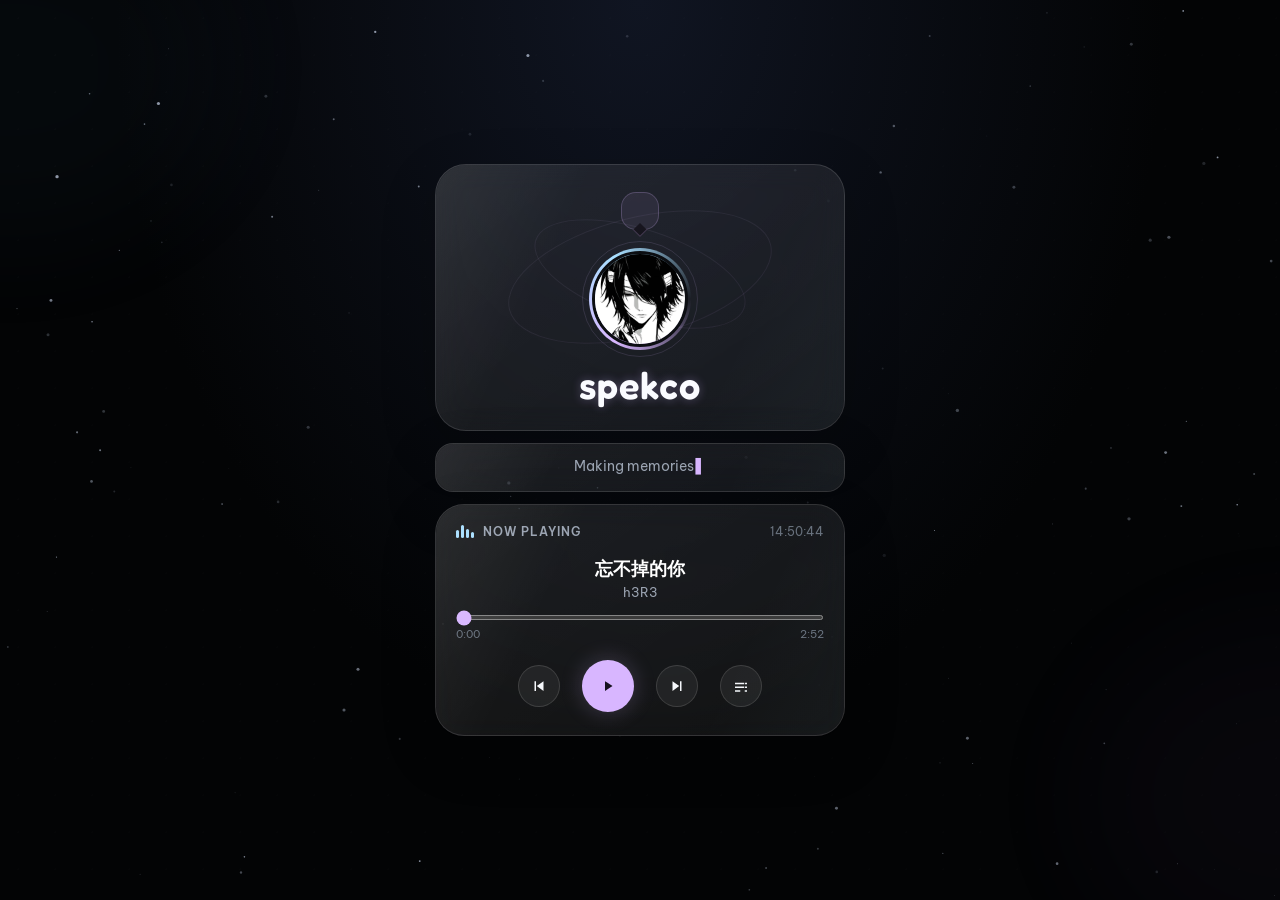
==== index.html @ b5ea254f "Rename index-2.html to index.html" ====
<!doctype html>
<html lang="vi">
<head>
  <meta charset="UTF-8">
  <meta name="viewport" content="width=device-width, initial-scale=1, viewport-fit=cover">
  <meta name="theme-color" content="#030405">
  <meta name="color-scheme" content="dark">
  <meta name="description" content="Profile cá nhân của spekco — now playing.">
  <meta property="og:type" content="profile">
  <meta property="og:title" content="spekco | Profile">
  <meta property="og:description" content="Một góc nhỏ của spekco — đang nghe nhạc và chill.">
  <meta property="og:image" content="avatar.jpg">
  <meta property="og:url" content="https://spekco.xyz/">
  <meta property="og:site_name" content="spekco.xyz">
  <title>spekco | Profile</title>
  <link rel="preconnect" href="https://fonts.googleapis.com">
  <link rel="preconnect" href="https://fonts.gstatic.com" crossorigin>
  <link rel="stylesheet" href="https://fonts.googleapis.com/css2?family=Be+Vietnam+Pro:wght@400;500;600;700&family=Fredoka:wght@400;500;600&display=swap">
  <style>
:root {
  --bg:#030405; --glass:rgba(255,255,255,.06); --glass-strong:rgba(255,255,255,.09); --border:rgba(255,255,255,.13);
  --accent:#d8b6ff; --cool:#a8dfff; --text:#f5f7fb; --muted:#9ba4b2; --dim:#68717d; --green:#91e6ac;
  --display:"Lemon Slice","Fredoka",ui-rounded,system-ui,sans-serif; --body:"Be Vietnam Pro",system-ui,-apple-system,"Segoe UI",sans-serif;
}
*,*::before,*::after{box-sizing:border-box}html{min-height:100%;background:var(--bg);color-scheme:dark;-webkit-text-size-adjust:100%}
body{position:relative;isolation:isolate;min-width:0;min-height:100vh;min-height:100dvh;display:grid;place-items:center;margin:0;padding:max(20px,env(safe-area-inset-top)) max(14px,env(safe-area-inset-right)) max(20px,env(safe-area-inset-bottom)) max(14px,env(safe-area-inset-left));overflow-x:hidden;background:radial-gradient(ellipse at 50% 0%,#101522 0%,var(--bg) 58%);color:var(--text);font-family:var(--body)}
body::before{content:"";position:fixed;inset:0;z-index:-3;pointer-events:none;opacity:.3;background-image:radial-gradient(rgba(255,255,255,.045) 1px,transparent 1px);background-size:37px 37px}#starfield{position:fixed;inset:0;z-index:-1;width:100%;height:100%;pointer-events:none}
.nebula{position:fixed;z-index:-2;width:42vw;height:35vw;max-width:430px;max-height:350px;border-radius:50%;pointer-events:none;filter:blur(64px);opacity:.18;animation:drift 18s ease-in-out infinite alternate}.nebula-one{top:-12%;left:-16%;background:rgba(77,121,166,.28)}.nebula-two{right:-18%;bottom:-8%;background:rgba(125,84,168,.24);animation-delay:-9s}@keyframes drift{to{transform:translate3d(24px,18px,0) scale(1.08)}}
button,input{color:inherit;font:inherit}button{-webkit-tap-highlight-color:transparent;cursor:pointer}:focus-visible{outline:2px solid rgba(216,182,255,.9);outline-offset:3px}.container{width:100%;max-width:410px;display:flex;flex-direction:column;gap:12px}.card{position:relative;width:100%;overflow:hidden;padding:20px;border:1px solid var(--border);border-radius:25px;background:linear-gradient(145deg,var(--glass-strong),var(--glass));box-shadow:0 18px 55px rgba(0,0,0,.2);backdrop-filter:blur(14px)}.card::before{content:"";position:absolute;inset:0;border-radius:inherit;pointer-events:none;background:linear-gradient(115deg,rgba(255,255,255,.07),transparent 30% 72%,rgba(168,223,255,.04))}
.profile-card{padding:27px 20px 24px;text-align:center;border-radius:31px}.speech-bubble{position:relative;z-index:1;display:inline-block;margin:0 0 18px;padding:8px 14px;border:1px solid rgba(216,182,255,.22);border-radius:15px;color:#e8dcf4;background:rgba(216,182,255,.08)}.speech-bubble::after{content:"";position:absolute;left:50%;bottom:-6px;width:10px;height:10px;transform:translateX(-50%) rotate(45deg);border-right:1px solid rgba(216,182,255,.22);border-bottom:1px solid rgba(216,182,255,.22);background:#17151e}.avatar-wrapper{position:relative;z-index:1;width:102px;height:102px;margin:0 auto 16px;padding:3px;border-radius:50%;background:conic-gradient(from 210deg,var(--accent),var(--cool),transparent,var(--accent));transition:transform .25s,box-shadow .25s}.avatar-wrapper::after{content:"";position:absolute;inset:-7px;z-index:-1;border:1px solid rgba(216,182,255,.13);border-radius:inherit;animation:ring 8s linear infinite}.avatar-wrapper:hover{transform:translateY(-2px);box-shadow:0 0 40px rgba(180,157,234,.4)}@keyframes ring{to{transform:rotate(360deg)}}.avatar{display:block;width:100%;height:100%;border:3px solid #0c0e12;border-radius:50%;object-fit:cover}.avatar-initial{display:none;align-items:center;justify-content:center;width:100%;height:100%;border:3px solid #0c0e12;border-radius:50%;background:#15121d;color:var(--accent);font-size:38px;font-weight:600}.avatar-wrapper.no-image .avatar{display:none}.avatar-wrapper.no-image .avatar-initial{display:flex}.username{position:relative;z-index:1;margin:0;color:#fafbff;font:600 clamp(32px,9vw,38px)/1.05 var(--display);letter-spacing:.025em;text-shadow:0 0 10px rgba(216,182,255,.3)}.orbit{position:absolute;border:1px solid rgba(216,182,255,.07);border-radius:50%;pointer-events:none}.orbit-one{width:270px;height:120px;top:52px;left:50%;transform:translateX(-50%) rotate(-14deg)}.orbit-two{width:220px;height:90px;top:64px;left:50%;transform:translateX(-50%) rotate(18deg)}
.status-card{padding:13px 18px;border-radius:18px;color:var(--muted);text-align:center;font-size:14px}.status-card p{min-height:1.5em;margin:0}.status-card p::after{content:"▌";margin-left:2px;color:var(--accent);animation:blink 1s steps(1) infinite}@keyframes blink{50%{opacity:0}}.music-card{padding:19px 20px 23px;border-radius:29px}.music-head{display:flex;align-items:center;justify-content:space-between;gap:12px;margin-bottom:18px}.music-label{display:flex;align-items:center;gap:9px;color:var(--muted);font-size:12px;font-weight:600;letter-spacing:.08em;text-transform:uppercase}.eq{display:flex;align-items:end;gap:2px;height:14px}.eq i{display:block;width:3px;height:8px;border-radius:3px;background:var(--cool);animation:eq 1s ease-in-out infinite alternate}.eq i:nth-child(2){height:13px;animation-delay:-.35s}.eq i:nth-child(3){height:9px;animation-delay:-.65s}.eq i:nth-child(4){height:6px;animation-delay:-.15s}@keyframes eq{to{transform:scaleY(.4)}}.clock{color:var(--dim);font-size:12px;font-variant-numeric:tabular-nums}.track{min-width:0;margin-bottom:14px;text-align:center}.song-title{overflow:hidden;color:#fff;font-size:18px;font-weight:600;line-height:1.35;text-overflow:ellipsis;white-space:nowrap}.song-artist{min-height:1.35em;margin-top:3px;color:var(--muted);font-size:13px}.music-card.has-error .song-title,.music-card.is-error .song-title{color:#ffb7c4}.progress-container{margin-top:8px}.progress-container input{display:block;width:100%;height:5px;margin:0;accent-color:var(--accent);cursor:pointer}.time-row{display:flex;justify-content:space-between;margin-top:7px;color:var(--dim);font-size:11px;font-variant-numeric:tabular-nums}.controls{display:flex;align-items:center;justify-content:center;gap:22px;margin-top:19px}.music-button{display:grid;place-items:center;width:42px;height:42px;padding:0;border:1px solid var(--border);border-radius:50%;background:rgba(255,255,255,.06);transition:transform .2s,background .2s,box-shadow .2s}.music-button:hover{transform:translateY(-2px);background:rgba(216,182,255,.14);box-shadow:0 8px 20px rgba(0,0,0,.2)}.music-button svg{width:18px;height:18px;fill:currentColor}.play-button{width:52px;height:52px;border-color:rgba(216,182,255,.45);color:#17121f;background:var(--accent);box-shadow:0 0 22px rgba(216,182,255,.22)}.play-button .icon-pause{display:none}.play-button.playing .icon-play{display:none}.play-button.playing .icon-pause{display:block}.toast{position:fixed;left:50%;bottom:max(22px,env(safe-area-inset-bottom));z-index:5;max-width:calc(100vw - 28px);padding:11px 16px;border:1px solid var(--border);border-radius:999px;color:var(--text);background:#15171e;opacity:0;transform:translate(-50%,12px);pointer-events:none;transition:opacity .2s,transform .2s}.toast.is-visible,.toast.show{opacity:1;transform:translate(-50%,0)}@media(max-width:430px){.container{max-width:100%}}@media(max-width:360px){.controls{gap:12px}}@media(prefers-reduced-motion:reduce){*,*::before,*::after{animation:none!important;transition:none!important}}

/* ===== Playlist ===== */
[hidden]{display:none!important}
.music-button.is-active{border-color:rgba(216,182,255,.5);color:var(--accent);background:rgba(216,182,255,.16)}
.playlist-panel{display:grid;grid-template-rows:0fr;margin-top:0;opacity:0;visibility:hidden;transition:grid-template-rows .4s cubic-bezier(.22,1,.36,1),margin-top .4s cubic-bezier(.22,1,.36,1),opacity .28s ease,visibility 0s linear .4s}
.playlist-panel.is-open{grid-template-rows:1fr;margin-top:18px;opacity:1;visibility:visible;transition-delay:0s}
.playlist-clip{min-height:0;overflow:hidden}
.playlist-box{overflow:hidden;border:1px solid rgba(255,255,255,.1);border-radius:20px;background:linear-gradient(160deg,rgba(255,255,255,.06),rgba(255,255,255,.02))}
.playlist-note{margin:0;padding:12px 16px 0;color:#ffb7c4;font-size:11.5px;line-height:1.4}
.playlist-list{position:relative;margin:0;padding:12px 8px 12px;list-style:none;max-height:288px;max-height:min(288px,46dvh);overflow-y:auto;overscroll-behavior:contain;scrollbar-width:thin;scrollbar-color:rgba(216,182,255,.35) transparent;-webkit-mask-image:linear-gradient(transparent,#000 8px,#000 calc(100% - 14px),transparent);mask-image:linear-gradient(transparent,#000 8px,#000 calc(100% - 14px),transparent)}
.playlist-list::-webkit-scrollbar{width:6px}.playlist-list::-webkit-scrollbar-track{background:transparent}.playlist-list::-webkit-scrollbar-thumb{border-radius:6px;background:rgba(216,182,255,.3)}
.pl-item{display:flex;align-items:center;gap:12px;width:100%;min-height:52px;padding:8px 10px;border:0;border-radius:14px;background:transparent;color:var(--text);text-align:left;transition:background .2s,transform .15s}
.pl-item:hover{background:rgba(255,255,255,.06)}
.pl-item:active{transform:scale(.985)}
.pl-item:focus-visible{outline-offset:-2px}
.pl-badge{flex:none;display:grid;place-items:center;width:32px;height:32px;border-radius:10px;background:rgba(255,255,255,.06);color:var(--dim);font-size:12px;font-weight:600;font-variant-numeric:tabular-nums}
.pl-bars{display:none;align-items:flex-end;gap:2px;height:14px}
.pl-bars i{display:block;width:3px;height:9px;border-radius:3px;background:var(--accent);transform-origin:bottom}
.pl-bars i:nth-child(2){height:14px}.pl-bars i:nth-child(3){height:6px}
.music-card.is-playing .pl-item.is-current .pl-bars i{animation:eq .9s ease-in-out infinite alternate}
.music-card.is-playing .pl-item.is-current .pl-bars i:nth-child(2){animation-delay:-.4s}
.music-card.is-playing .pl-item.is-current .pl-bars i:nth-child(3){animation-delay:-.7s}
.pl-meta{flex:1;min-width:0;display:flex;flex-direction:column;gap:2px}
.pl-title{overflow:hidden;font-size:14px;font-weight:500;line-height:1.45;text-overflow:ellipsis;white-space:nowrap}
.pl-artist{overflow:hidden;color:var(--muted);font-size:12px;line-height:1.4;text-overflow:ellipsis;white-space:nowrap}
.pl-item.is-current{background:linear-gradient(90deg,rgba(216,182,255,.17),rgba(216,182,255,.05));box-shadow:inset 3px 0 0 var(--accent)}
.pl-item.is-current .pl-badge{background:rgba(216,182,255,.16)}
.pl-item.is-current .pl-num{display:none}
.pl-item.is-current .pl-bars{display:flex}
.pl-item.is-current .pl-title{color:#fff;font-weight:600}
.pl-item.is-failed{opacity:.55}
.pl-item.is-failed .pl-badge{background:rgba(255,183,196,.14);color:#ffb7c4}
.pl-empty{padding:22px 12px;color:var(--dim);font-size:13px;text-align:center}

/* ===== Animation bật nảy khi vào trang ===== */
@keyframes card-in{0%{opacity:0;transform:translate3d(0,46px,0) scale(.94)}55%{opacity:1;transform:translate3d(0,-8px,0) scale(1.012)}78%{transform:translate3d(0,3px,0) scale(.998)}100%{opacity:1;transform:translate3d(0,0,0) scale(1)}}
@keyframes avatar-pop{0%{opacity:0;transform:scale(.55)}60%{opacity:1;transform:scale(1.08)}100%{opacity:1;transform:scale(1)}}
.container>.card{animation:card-in .85s cubic-bezier(.22,1,.36,1) backwards}
.container>.card:nth-child(2){animation-delay:.12s}
.container>.card:nth-child(3){animation-delay:.24s}
.avatar-wrapper{animation:avatar-pop .7s cubic-bezier(.34,1.56,.64,1) .3s backwards}
  </style>
</head>
<body>
  <canvas id="starfield" aria-hidden="true"></canvas>
  <div class="nebula nebula-one" aria-hidden="true"></div>
  <div class="nebula nebula-two" aria-hidden="true"></div>
  <main class="container">
    <section class="card profile-card">
      <span class="orbit orbit-one" aria-hidden="true"></span>
      <span class="orbit orbit-two" aria-hidden="true"></span>
      <p class="speech-bubble" id="status-emoji" aria-hidden="true"></p>
      <div class="avatar-wrapper">
        <img src="avatar.jpg" alt="" class="avatar" width="96" height="96" decoding="async">
        <span class="avatar-initial" aria-hidden="true"></span>
      </div>
      <h1 class="username" id="profile-name"></h1>
    </section>
    <section class="card status-card"><p id="quote" aria-label="Quote"></p></section>
    <section class="card music-card" aria-label="Music player">
      <div class="music-head">
        <div class="music-label"><span class="eq" aria-hidden="true"><i></i><i></i><i></i><i></i></span><span id="music-label">now playing</span></div>
        <span class="clock" id="clock">--:--:--</span>
      </div>
      <div class="track"><div class="song-title" id="song-name">Loading music…</div><div class="song-artist" id="song-artist"></div></div>
      <div class="progress-container">
        <input id="progress" type="range" min="0" max="100" value="0" step="any" aria-label="Seek" disabled>
        <div class="time-row"><span id="current-time">0:00</span><span id="duration">0:00</span></div>
      </div>
      <div class="controls">
        <button class="music-button" id="prev-button" type="button" aria-label="Previous track"><svg viewBox="0 0 24 24" aria-hidden="true"><path d="M6 5.5h2v13H6zM18 5.5 9 12l9 6.5z"></path></svg></button>
        <button class="music-button play-button" id="play-button" type="button" aria-label="Play"><svg class="icon-play" viewBox="0 0 24 24" aria-hidden="true"><path d="M8 5.5v13l10-6.5z"></path></svg><svg class="icon-pause" viewBox="0 0 24 24" aria-hidden="true"><path d="M7 5h3v14H7zM14 5h3v14h-3z"></path></svg></button>
        <button class="music-button" id="next-button" type="button" aria-label="Next track"><svg viewBox="0 0 24 24" aria-hidden="true"><path d="M16 5.5h2v13h-2zM6 5.5 15 12l-9 6.5z"></path></svg></button>
        <button class="music-button" id="playlist-button" type="button" aria-label="Mở danh sách nhạc" aria-expanded="false" aria-controls="playlist-panel">
          <svg viewBox="0 0 24 24" aria-hidden="true"><path d="M4 7.5h12v2H4zm0 5h12v2H4zm0 5h7v2H4zm13 0h3v2h-3zm0-10h3v2h-3zm0 5h3v2h-3z"></path></svg>
        </button>
      </div>
      <div class="playlist-panel" id="playlist-panel" aria-hidden="true">
        <div class="playlist-clip">
          <div class="playlist-box">
            <p class="playlist-note" id="playlist-note" hidden></p>
            <ul class="playlist-list" id="playlist-list" aria-label="Danh sách nhạc"></ul>
          </div>
        </div>
      </div>
      <audio id="audio-player" preload="metadata"></audio>
    </section>
  </main>
  <div id="toast" class="toast" role="status" aria-live="polite"></div>
  <script>
// ==============================
// PROFILE CONFIGURATION
// Edit profile values here. The music library lives in music.js only.
// ==============================
const PROFILE_CONFIG = {
  username: "spekco",
  statusIcon: "🫩", 
  bio: "Making memories",
  avatar: "avatar.jpg",
  titleSuffix: "Profile",
  musicLabel: "now playing",
  timezone: "Asia/Shanghai",
  stars: { desktop: 190, mobile: 90, shootingInterval: 6500 }
};

window.PROFILE_CONFIG = PROFILE_CONFIG;

(() => {
  "use strict";

  const $ = (id) => document.getElementById(id);
  const reducedMotion = window.matchMedia?.("(prefers-reduced-motion: reduce)").matches;

  function applyProfile() {
    const profile = PROFILE_CONFIG;
    const avatar = document.querySelector(".avatar");
    const wrapper = document.querySelector(".avatar-wrapper");

    $("profile-name")?.replaceChildren(document.createTextNode(profile.username));
    $("status-emoji")?.replaceChildren(document.createTextNode(profile.statusIcon));
    $("music-label")?.replaceChildren(document.createTextNode(profile.musicLabel));
    document.title = `${profile.username} | ${profile.titleSuffix}`;

    if (avatar) {
      avatar.src = profile.avatar;
      avatar.alt = `${profile.username}'s avatar`;
      avatar.addEventListener("error", () => wrapper?.classList.add("no-image"), { once: true });
    }
    const initial = document.querySelector(".avatar-initial");
    if (initial) initial.textContent = profile.username.charAt(0).toLowerCase();

    document.querySelector('meta[name="description"]')?.setAttribute("content", `Profile của ${profile.username} — now playing.`);
    document.querySelector('meta[property="og:title"]')?.setAttribute("content", `${profile.username} | ${profile.titleSuffix}`);
  }

  function startTyping() {
    const quote = $("quote");
    const text = PROFILE_CONFIG.bio || "";
    if (!quote || !text || reducedMotion) {
      if (quote) quote.textContent = text;
      return;
    }
    let index = 0;
    const type = () => {
      quote.textContent = text.slice(0, index++);
      if (index <= text.length) window.setTimeout(type, 75);
    };
    window.setTimeout(type, 250);
  }

  function initClock() {
    const clock = $("clock");
    if (!clock) return;
    let formatter;
    try {
      formatter = new Intl.DateTimeFormat("vi-VN", { timeZone: PROFILE_CONFIG.timezone, hour: "2-digit", minute: "2-digit", second: "2-digit", hour12: false });
    } catch {
      formatter = new Intl.DateTimeFormat("vi-VN", { hour: "2-digit", minute: "2-digit", second: "2-digit", hour12: false });
    }
    const update = () => { clock.textContent = formatter.format(new Date()); };
    update();
    window.setInterval(update, 1000);
  }

  function initStars() {
    const canvas = $("starfield");
    const context = canvas?.getContext("2d", { alpha: true });
    if (!canvas || !context || reducedMotion) return;
    const mobile = window.matchMedia?.("(max-width: 600px)").matches;
    const lowPower = (navigator.hardwareConcurrency || 8) <= 4;
    const count = Math.round((mobile ? PROFILE_CONFIG.stars.mobile : PROFILE_CONFIG.stars.desktop) * (lowPower ? 0.65 : 1));
    let width = 0; let height = 0; let ratio = 1; let particles = []; let shooting = null; let lastShot = 0; let running = !document.hidden; let frameId = 0;

    function resize() {
      ratio = Math.min(window.devicePixelRatio || 1, 1.75);
      width = window.innerWidth; height = window.innerHeight;
      canvas.width = width * ratio; canvas.height = height * ratio;
      canvas.style.width = `${width}px`; canvas.style.height = `${height}px`;
      context.setTransform(ratio, 0, 0, ratio, 0, 0);
      particles = Array.from({ length: count }, () => ({ x: Math.random() * width, y: Math.random() * height, size: Math.random() * 1.45 + 0.25, alpha: Math.random() * 0.55 + 0.12, speed: Math.random() * 0.0008 + 0.00015, phase: Math.random() * 7, twinkle: Math.random() > 0.55 }));
    }
    function frame(time) {
      if (!running) return;
      context.clearRect(0, 0, width, height);
      for (const particle of particles) {
        if (!lowPower) {
          particle.y -= particle.speed * 16;
          if (particle.y < -3) particle.y = height + 3;
        }
        const alpha = particle.twinkle ? particle.alpha * (0.65 + Math.sin(time * particle.speed + particle.phase) * 0.35) : particle.alpha;
        context.fillStyle = `rgba(220,232,255,${Math.max(0.035, alpha)})`;
        context.beginPath(); context.arc(particle.x, particle.y, particle.size, 0, Math.PI * 2); context.fill();
      }
      if (!lowPower && time - lastShot > PROFILE_CONFIG.stars.shootingInterval && !shooting && Math.random() > 0.35) {
        lastShot = time; shooting = { x: Math.random() * width * 0.75, y: Math.random() * height * 0.35, progress: 0 };
      }
      if (shooting) {
        shooting.progress += 0.018;
        const x = shooting.x + shooting.progress * 380; const y = shooting.y + shooting.progress * 210;
        const gradient = context.createLinearGradient(x, y, x - 70, y - 38);
        gradient.addColorStop(0, "rgba(220,232,255,.7)"); gradient.addColorStop(1, "rgba(220,232,255,0)");
        context.strokeStyle = gradient; context.lineWidth = 1.5; context.beginPath(); context.moveTo(x, y); context.lineTo(x - 70, y - 38); context.stroke();
        if (shooting.progress > 1) shooting = null;
      }
      frameId = requestAnimationFrame(frame);
    }
    function setRunning(value) {
      running = value;
      if (running && !frameId) frameId = requestAnimationFrame(frame);
      if (!running && frameId) { cancelAnimationFrame(frameId); frameId = 0; }
    }
    window.addEventListener("resize", resize, { passive: true });
    document.addEventListener("visibilitychange", () => setRunning(!document.hidden));
    resize(); setRunning(true);
  }

  function init() { applyProfile(); startTyping(); initClock(); initStars(); document.documentElement.style.colorScheme = "dark"; }
  try { init(); } catch (error) { console.error("Profile initialization failed", error); }
})();
  </script>
  <script>
// One source of truth for the playlist. Add or remove tracks here only.
const MUSIC_LIBRARY = [
  "h3R3 - 忘不掉的你.flac",
  "水仙LONE - 我走以后 (鼓点版).m4a",
  "夏日尽头的我们 x 月光呀月光.mp3",
  "Jess Lee - 甲乙丙丁Strangers.flac",
  "Ta - 没有你我该怎么办.flac",
  "Renran - 无人之岛.m4a",
  "鄒沛沛 & Pank 沉溺(你让我的心不再结冰) - Single (2023) . 沉溺(你让我的心不再结冰).m4a",
  {
    src: "https://pub-a6f896b739e543b7a5a3f838dd05edf9.r2.dev/h3R3%20-%20%E4%BA%B2%E7%88%B1%E7%9A%84.flac",
    // Overridden manually: filename's raw " - Single (2023)" segment doesn't split cleanly into artist/title.
    title: "亲爱的",
    artist: "h3R3"
  },
  "https://pub-a6f896b739e543b7a5a3f838dd05edf9.r2.dev/%E6%88%91%E7%9A%84%E6%AD%8C%E5%A3%B0%E9%87%8C%20(DJ%E7%87%83%E6%9B%B2)%EF%BD%9C%E2%80%9C%E4%BD%A0%E5%AD%98%E5%9C%A8%E6%88%91%E6%B7%B1%E6%B7%B1%E7%9A%84%E8%84%91%E6%B5%B7%E9%87%8C%E2%80%9D.mp3",
  "https://pub-a6f896b739e543b7a5a3f838dd05edf9.r2.dev/LBI%20-%20%E5%8F%AF%E6%88%91%E5%8F%AA%E6%98%AF%E6%B5%B7.flac",
  "https://pub-a6f896b739e543b7a5a3f838dd05edf9.r2.dev/Linfeng%20Zhou%20-%20%E5%BF%98%E4%BA%86.opus",
  "https://pub-a6f896b739e543b7a5a3f838dd05edf9.r2.dev/Chen%20Li%20-%20%E7%BB%9D%E5%AF%B9%E5%8D%A0%E6%9C%89%E7%9B%B8%E5%AF%B9%E8%87%AA%E7%94%B1.flac",
  "https://pub-a6f896b739e543b7a5a3f838dd05edf9.r2.dev/%E9%99%88%E6%9D%91%E9%95%BF%20-%20%E7%88%B1%E6%80%8E%E4%B9%88%E4%BA%86.flac",
  "https://pub-a6f896b739e543b7a5a3f838dd05edf9.r2.dev/1K%20-%20%E5%B0%B1%E5%BF%98%E4%BA%86%E5%90%A7.flac",
  "https://pub-a6f896b739e543b7a5a3f838dd05edf9.r2.dev/h3R3%20-%20Liar.flac",
  "https://pub-a6f896b739e543b7a5a3f838dd05edf9.r2.dev/%E6%AD%90%E9%99%BD%E8%80%80%E7%91%A9%20-%20%E6%88%92%E4%B8%8D%E6%8E%89%20(%E5%8E%9F%E5%A3%B0%E7%89%88).m4a",
  "https://pub-a6f896b739e543b7a5a3f838dd05edf9.r2.dev/en%20-%20%E6%9C%80%E5%90%8E%E4%B8%80%E9%A1%B5.flac",
  "https://pub-a6f896b739e543b7a5a3f838dd05edf9.r2.dev/17.%20Die%20For%20You.flac"
];

// Cấu hình phần R2 (tuỳ chọn). Trình duyệt KHÔNG tự liệt kê được file trong bucket R2,
// nên muốn bài mới up lên R2 tự hiện trong playlist thì cần 1 "chỉ mục" JSON:
//   - r2IndexUrl: link tới file JSON (vd. songs.json nằm trong bucket, hoặc 1 Cloudflare Worker trả JSON).
//     JSON là mảng tên file ["a.mp3", ...] hoặc {"files": [...]}; mỗi phần tử là tên file/URL hoặc {src|url|key, title, artist}.
//   - Để trống "" = chỉ dùng danh sách MUSIC_LIBRARY ở trên (đã gồm các link R2 khai báo trong code).
const MUSIC_SETTINGS = {
  r2Base: "https://pub-a6f896b739e543b7a5a3f838dd05edf9.r2.dev/",
  r2IndexUrl: "",
  r2CacheMs: 5 * 60 * 1000,
  audioExt: /\.(mp3|m4a|aac|ogg|opus|wav|flac|webm)$/i
};

const parseTrackMetadata = (source) => {
  if (!source || typeof source !== "string") return { title: "", artist: "" };

  let filename = source;

  // If source is a full URL (e.g. an R2/CDN link), keep only the last path
  // segment — the actual file name — and drop the domain/query entirely.
  try {
    const parsedUrl = new URL(source, document.baseURI);
    const segments = parsedUrl.pathname.split("/").filter(Boolean);
    if (segments.length) filename = segments[segments.length - 1];
  } catch {
    // Not a resolvable URL — treat source as a plain filename, unchanged.
  }

  // Decode URL-encoded characters (%20, %26, percent-encoded CJK bytes, etc.)
  // back into normal readable text.
  try {
    filename = decodeURIComponent(filename);
  } catch {
    // Malformed encoding — fall back to whatever we have.
  }

  filename = filename.replace(/\.[^.]+$/, "");
  const separator = filename.indexOf(" - ");
  if (separator === -1) return { title: filename, artist: "" };
  return { artist: filename.slice(0, separator), title: filename.slice(separator + 3) };
};

// Normalize every playlist item into { src, title, artist }.
const normalizeTrack = (track) => {
  const normalizedTrack = typeof track === "string" ? { src: track } : track;
  const parsed = parseTrackMetadata(normalizedTrack?.src);

  if (!normalizedTrack.title) normalizedTrack.title = parsed.title;
  if (!normalizedTrack.artist) normalizedTrack.artist = parsed.artist;

  return normalizedTrack;
};

MUSIC_LIBRARY.forEach((track, index) => {
  MUSIC_LIBRARY[index] = normalizeTrack(track);
});

(() => {
  "use strict";

  const audio = document.getElementById("audio-player");
  const $ = (id) => document.getElementById(id);
  const ui = {
    card: document.querySelector(".music-card"), title: $("song-name"), artist: $("song-artist"), progress: $("progress"),
    current: $("current-time"), duration: $("duration"), play: $("play-button"), previous: $("prev-button"), next: $("next-button"), toast: $("toast")
  };
  if (!audio || !ui.title || !ui.artist || !ui.progress || !ui.duration || !ui.play) return;

  const state = { index: 0, playingRequested: false, tried: new Set(), toastTimer: 0, generation: 0 };
  const pl = { button: $("playlist-button"), panel: $("playlist-panel"), list: $("playlist-list"), count: $("playlist-count"), note: $("playlist-note") };
  const playlistReady = Boolean(pl.button && pl.panel && pl.list);
  const failedTracks = new Set();
  const reduceMotion = Boolean(window.matchMedia?.("(prefers-reduced-motion: reduce)").matches);
  const formatTime = (value) => {
    if (!Number.isFinite(value) || value < 0) return "0:00";
    const seconds = Math.floor(value);
    return `${Math.floor(seconds / 60)}:${String(seconds % 60).padStart(2, "0")}`;
  };
  const hasDuration = () => Number.isFinite(audio.duration) && audio.duration > 0;
  const notify = (message) => {
    if (!ui.toast) return;
    ui.toast.textContent = message; ui.toast.classList.add("show"); clearTimeout(state.toastTimer);
    state.toastTimer = setTimeout(() => ui.toast.classList.remove("show"), 3200);
  };
  const setClass = (name, enabled) => ui.card?.classList.toggle(name, enabled);
  const updateState = () => {
    const playing = !audio.paused && !audio.ended;
    ui.play.classList.toggle("playing", playing); ui.play.setAttribute("aria-label", playing ? "Pause" : "Play"); setClass("is-playing", playing);
  };
  const updateProgress = () => {
    ui.current.textContent = formatTime(audio.currentTime);
    if (!hasDuration()) { ui.duration.textContent = "0:00"; ui.progress.disabled = true; return; }
    ui.duration.textContent = formatTime(audio.duration); ui.progress.disabled = false;
    ui.progress.value = String(Math.min(100, Math.max(0, audio.currentTime / audio.duration * 100)));
  };
  const showTrack = (track) => {
    ui.title.textContent = track?.title || "No music available"; ui.artist.textContent = track?.artist || ""; ui.title.title = track?.title || "";
    if (track && "mediaSession" in navigator && typeof MediaMetadata !== "undefined") {
      try { navigator.mediaSession.metadata = new MediaMetadata({ title: track.title, artist: track.artist }); } catch {}
    }
  };
  const resolvedUrls = (source) => {
    const names = [...new Set([source, source.normalize("NFC"), source.normalize("NFD")])];
    return names.map((name) => new URL(name, document.baseURI).href);
  };
  const errorText = () => ({
    1: "Audio loading was interrupted.",
    2: "Network error or file not found.",
    3: "File exists, but this browser could not decode it.",
    4: "This browser does not support this audio format."
  }[audio.error?.code] || "Unable to load this track.");

  function playCurrent() {
    if (!MUSIC_LIBRARY.length) { showTrack(null); notify("No music available"); return; }
    state.playingRequested = true;
    Promise.resolve(audio.play()).then(updateState).catch((error) => {
      updateState();
      if (error?.name === "NotAllowedError") notify("Tap Play to start music.");
      else if (error?.name !== "AbortError") notify("Unable to play this track.");
    });
  }

  function loadTrack(index, autoplay = false) {
    state.index = (index + MUSIC_LIBRARY.length) % MUSIC_LIBRARY.length;
    state.generation += 1; state.playingRequested = autoplay;
    const track = MUSIC_LIBRARY[state.index];

    audio.pause(); showTrack(track); setClass("is-error", false); setClass("is-loading", true);
    ui.progress.disabled = true; ui.current.textContent = "0:00"; ui.duration.textContent = "0:00";

    audio.src = resolvedUrls(track.src)[0]; audio.load();
    onTrackChanged();
    if (autoplay) playCurrent();
  }

  function skipFailedTrack() {
    const failedIndex = state.index;
    state.tried.add(failedIndex);
    failedTracks.add(failedIndex); syncPlaylist();
    setClass("is-error", true);
    setClass("is-loading", false);

    console.error("Audio load error", {
      track: MUSIC_LIBRARY[failedIndex],
      url: audio.currentSrc || audio.src,
      code: audio.error?.code,
      readyState: audio.readyState,
      networkState: audio.networkState
    });

    if (state.tried.size >= MUSIC_LIBRARY.length) { notify("No playable tracks"); return; }
    notify(errorText());
    loadTrack(failedIndex + 1, state.playingRequested);
  }

  function nextTrack(autoplay = !audio.paused) {
    state.tried.clear();
    loadTrack(state.index + 1, autoplay);
  }

  function previousTrack() {
    if (audio.currentTime > 3) audio.currentTime = 0;
    else loadTrack(state.index - 1, !audio.paused);
  }

  ui.play.addEventListener("click", () => {
    if (!MUSIC_LIBRARY.length) return notify("No music available");
    if (!audio.paused && !audio.ended) {
      state.playingRequested = false;
      audio.pause();
    } else playCurrent();
  });

  ui.next?.addEventListener("click", () => nextTrack());
  ui.previous?.addEventListener("click", previousTrack);

  ui.progress.addEventListener("input", () => {
    if (hasDuration()) ui.current.textContent = formatTime(Number(ui.progress.value) / 100 * audio.duration);
  });

  ui.progress.addEventListener("change", () => {
    if (hasDuration()) audio.currentTime = Number(ui.progress.value) / 100 * audio.duration;
  });

  ["loadstart", "waiting", "stalled"].forEach((event) => {
    audio.addEventListener(event, () => setClass("is-loading", true));
  });

  ["loadedmetadata", "loadeddata", "canplay", "playing", "pause", "suspend"].forEach((event) => {
    audio.addEventListener(event, () => {
      setClass("is-loading", false);
      updateState();
      updateProgress();
    });
  });

  ["timeupdate", "durationchange", "seeking", "seeked"].forEach((event) => {
    audio.addEventListener(event, updateProgress);
  });

  audio.addEventListener("loadedmetadata", () => { if (failedTracks.delete(state.index)) syncPlaylist(); });
  audio.addEventListener("ended", () => nextTrack(true));
  audio.addEventListener("error", skipFailedTrack);

  if ("mediaSession" in navigator) {
    for (const [action, handler] of Object.entries({
      play: playCurrent,
      pause: () => audio.pause(),
      nexttrack: () => nextTrack(),
      previoustrack: previousTrack
    })) {
      try { navigator.mediaSession.setActionHandler(action, handler); } catch {}
    }
  }


  // ---------- Playlist ----------
  const trackKey = (src) => {
    let name = String(src || "");
    try { name = new URL(name, document.baseURI).pathname.split("/").filter(Boolean).pop() || ""; } catch {}
    try { name = decodeURIComponent(name); } catch {}
    return name.normalize("NFC").toLowerCase();
  };

  function setNote(text) {
    if (!pl.note) return;
    pl.note.textContent = text || "";
    pl.note.hidden = !text;
  }

  function renderPlaylist() {
    if (!playlistReady) return;
    const fragment = document.createDocumentFragment();
    MUSIC_LIBRARY.forEach((track, index) => {
      const item = document.createElement("li");
      const button = document.createElement("button");
      button.type = "button"; button.className = "pl-item"; button.dataset.index = String(index);
      button.title = track.artist ? `${track.title} — ${track.artist}` : (track.title || "");

      const badge = document.createElement("span"); badge.className = "pl-badge"; badge.setAttribute("aria-hidden", "true");
      const number = document.createElement("span"); number.className = "pl-num"; number.textContent = String(index + 1);
      const bars = document.createElement("span"); bars.className = "pl-bars";
      bars.append(document.createElement("i"), document.createElement("i"), document.createElement("i"));
      badge.append(number, bars);

      const meta = document.createElement("span"); meta.className = "pl-meta";
      const title = document.createElement("span"); title.className = "pl-title"; title.textContent = track.title || "Không rõ tên";
      meta.append(title);
      if (track.artist) {
        const artist = document.createElement("span"); artist.className = "pl-artist"; artist.textContent = track.artist;
        meta.append(artist);
      }

      button.append(badge, meta); item.append(button); fragment.append(item);
    });
    if (!MUSIC_LIBRARY.length) {
      const empty = document.createElement("li"); empty.className = "pl-empty"; empty.textContent = "Chưa có bài nào";
      fragment.append(empty);
    }
    pl.list.replaceChildren(fragment);
    if (pl.count) pl.count.textContent = MUSIC_LIBRARY.length ? `${MUSIC_LIBRARY.length} bài` : "";
    syncPlaylist();
  }

  function syncPlaylist() {
    if (!playlistReady) return;
    for (const button of pl.list.querySelectorAll(".pl-item")) {
      const index = Number(button.dataset.index);
      const current = index === state.index;
      button.classList.toggle("is-current", current);
      button.classList.toggle("is-failed", failedTracks.has(index));
      if (current) button.setAttribute("aria-current", "true"); else button.removeAttribute("aria-current");
    }
  }

  function scrollToCurrent(smooth) {
    if (!playlistReady) return;
    const current = pl.list.querySelector(".pl-item.is-current");
    if (!current) return;
    const top = current.offsetTop - (pl.list.clientHeight - current.offsetHeight) / 2;
    pl.list.scrollTo({ top: Math.max(0, top), behavior: smooth && !reduceMotion ? "smooth" : "auto" });
  }

  function onTrackChanged() {
    if (!playlistReady) return;
    syncPlaylist();
    if (pl.panel.classList.contains("is-open")) scrollToCurrent(true);
  }

  function setPlaylistOpen(open) {
    if (!playlistReady) return;
    pl.panel.classList.toggle("is-open", open);
    pl.panel.setAttribute("aria-hidden", String(!open));
    pl.button.setAttribute("aria-expanded", String(open));
    pl.button.setAttribute("aria-label", open ? "Đóng danh sách nhạc" : "Mở danh sách nhạc");
    pl.button.classList.toggle("is-active", open);
    if (open) { refreshR2Index(); scrollToCurrent(false); }
    else if (pl.panel.contains(document.activeElement)) pl.button.focus();
  }

  // R2 index (tuỳ chọn, chỉ chạy khi MUSIC_SETTINGS.r2IndexUrl có giá trị)
  let r2LoadedAt = 0; let r2Busy = false;
  const buildR2Url = (key) => MUSIC_SETTINGS.r2Base + String(key).replace(/^\/+/, "").split("/").map(encodeURIComponent).join("/");

  function toR2Track(entry) {
    const raw = typeof entry === "string" ? { src: entry } : entry;
    if (!raw || typeof raw !== "object") return null;
    let src = String(raw.src || raw.url || "");
    if (!src && (raw.key || raw.name)) src = buildR2Url(raw.key || raw.name);
    else if (src && !/^(https?:)?\/\//i.test(src) && !src.startsWith("/")) src = buildR2Url(src);
    if (!src || !MUSIC_SETTINGS.audioExt.test(trackKey(src))) return null;
    return normalizeTrack({ src, title: raw.title, artist: raw.artist });
  }

  async function refreshR2Index(force = false) {
    if (!MUSIC_SETTINGS.r2IndexUrl || r2Busy) return;
    if (!force && r2LoadedAt && Date.now() - r2LoadedAt < MUSIC_SETTINGS.r2CacheMs) return;
    r2Busy = true;
    const controller = typeof AbortController === "function" ? new AbortController() : null;
    const timer = setTimeout(() => controller?.abort(), 8000);
    try {
      const response = await fetch(MUSIC_SETTINGS.r2IndexUrl, { cache: "no-cache", signal: controller?.signal });
      if (!response.ok) throw new Error(`HTTP ${response.status}`);
      const data = await response.json();
      const entries = Array.isArray(data) ? data : (data?.files || data?.tracks || data?.objects);
      if (!Array.isArray(entries)) throw new Error("Invalid R2 index");
      const known = new Set(MUSIC_LIBRARY.map((track) => trackKey(track.src)));
      const fresh = [];
      for (const entry of entries) {
        const track = toR2Track(entry);
        if (!track) continue;
        const key = trackKey(track.src);
        if (known.has(key)) continue;
        known.add(key); fresh.push(track);
      }
      fresh.sort((a, b) => String(a.title).localeCompare(String(b.title), "vi", { numeric: true, sensitivity: "base" }));
      r2LoadedAt = Date.now(); setNote("");
      if (fresh.length) {
        MUSIC_LIBRARY.push(...fresh);
        renderPlaylist();
        if (!audio.getAttribute("src")) loadTrack(0);
      }
    } catch (error) {
      console.warn("R2 index unavailable", error);
      setNote("Không tải được danh sách từ R2, đang hiện danh sách có sẵn.");
    } finally {
      clearTimeout(timer); r2Busy = false;
    }
  }

  if (playlistReady) {
    pl.button.addEventListener("click", () => setPlaylistOpen(!pl.panel.classList.contains("is-open")));
    pl.list.addEventListener("click", (event) => {
      const button = event.target?.closest?.(".pl-item");
      if (!button || !pl.list.contains(button)) return;
      const index = Number(button.dataset.index);
      if (!Number.isInteger(index) || index < 0 || index >= MUSIC_LIBRARY.length) return;
      if (index === state.index && !failedTracks.has(index)) { ui.play.click(); return; }
      state.tried.clear(); failedTracks.delete(index);
      loadTrack(index, true);
    });
    document.addEventListener("keydown", (event) => {
      if (event.key === "Escape" && pl.panel.classList.contains("is-open")) { setPlaylistOpen(false); pl.button.focus(); }
    });
    renderPlaylist();
  }

  if (MUSIC_LIBRARY.length) loadTrack(0);
  else showTrack(null);
  refreshR2Index();
})();
  </script>
</body>
</html>
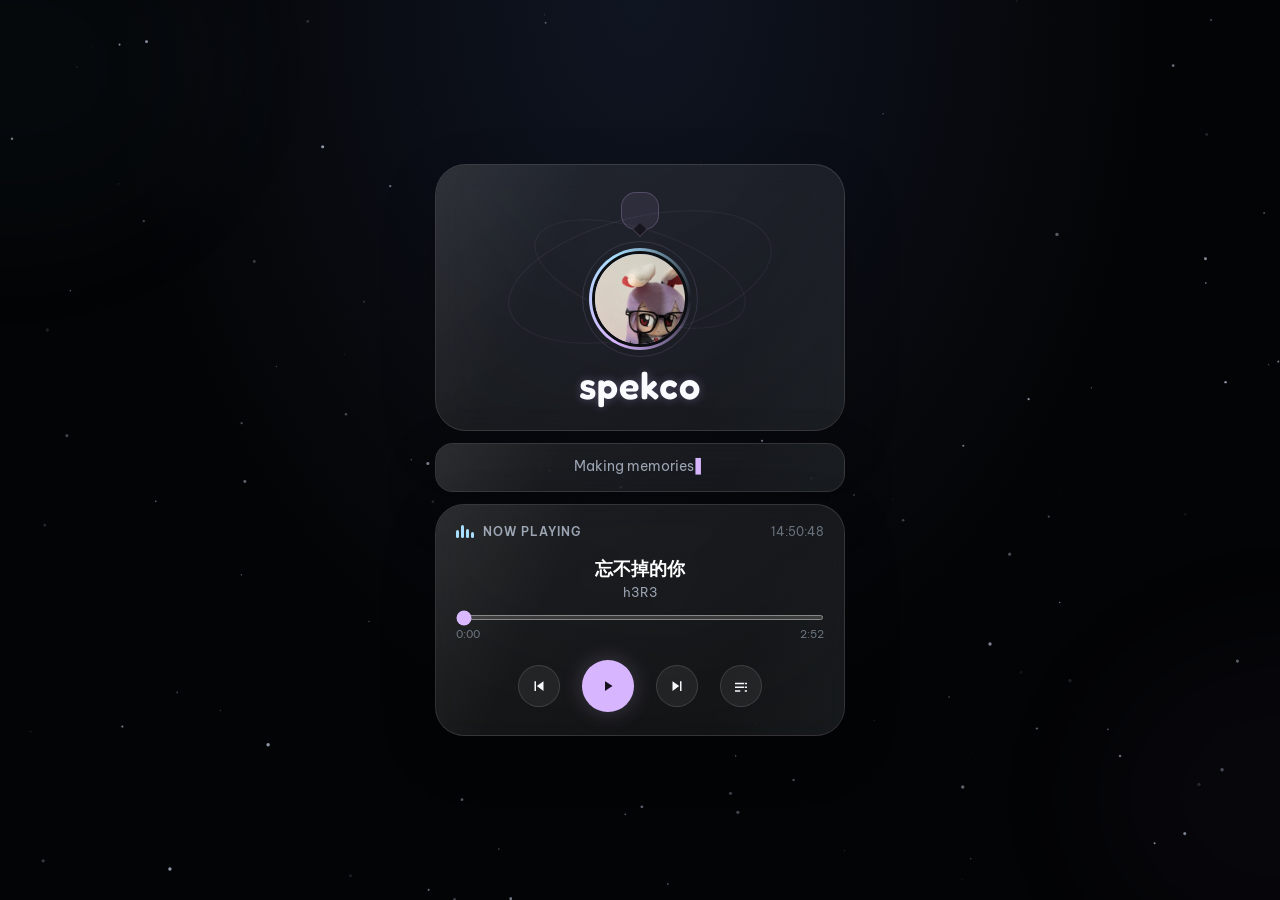
==== commit 29ec4691: "Add new audio files to playlist Added new audio files to the playlist in index.html." ====
--- a/index.html
+++ b/index.html
@@ -274,8 +274,11 @@
   "https://pub-a6f896b739e543b7a5a3f838dd05edf9.r2.dev/h3R3%20-%20Liar.flac",
   "https://pub-a6f896b739e543b7a5a3f838dd05edf9.r2.dev/%E6%AD%90%E9%99%BD%E8%80%80%E7%91%A9%20-%20%E6%88%92%E4%B8%8D%E6%8E%89%20(%E5%8E%9F%E5%A3%B0%E7%89%88).m4a",
   "https://pub-a6f896b739e543b7a5a3f838dd05edf9.r2.dev/en%20-%20%E6%9C%80%E5%90%8E%E4%B8%80%E9%A1%B5.flac",
-  "https://pub-a6f896b739e543b7a5a3f838dd05edf9.r2.dev/17.%20Die%20For%20You.flac"
+  "https://pub-a6f896b739e543b7a5a3f838dd05edf9.r2.dev/17.%20Die%20For%20You.flac",
+  "https://pub-a6f896b739e543b7a5a3f838dd05edf9.r2.dev/01.%2050%20Feet.opus",
+  "https://pub-a6f896b739e543b7a5a3f838dd05edf9.r2.dev/Naughty%20Boy%20%26%20Sam%20Smith%20-%20La%20La%20La.flac"
 ];
+    
 
 // Cấu hình phần R2 (tuỳ chọn). Trình duyệt KHÔNG tự liệt kê được file trong bucket R2,
 // nên muốn bài mới up lên R2 tự hiện trong playlist thì cần 1 "chỉ mục" JSON:
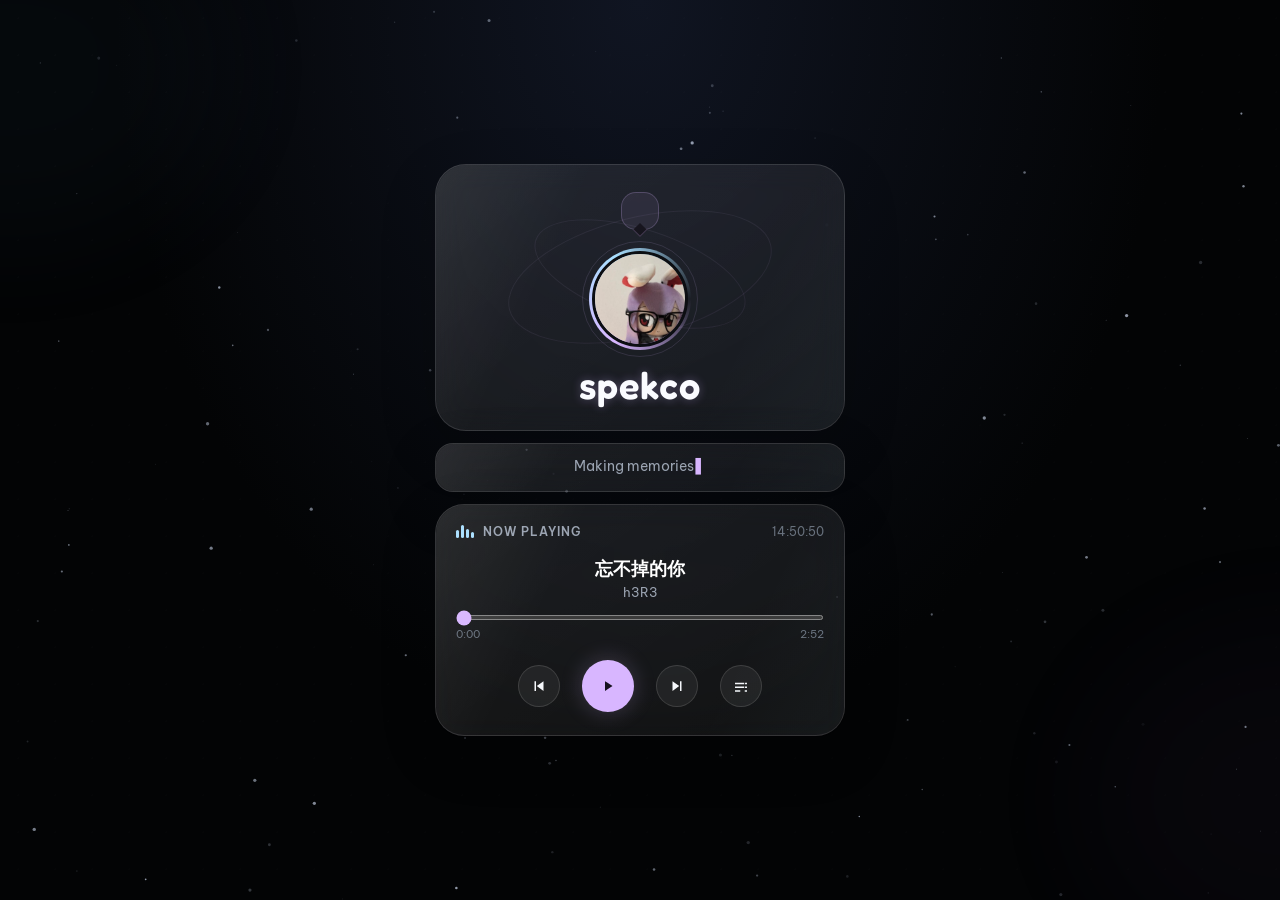
==== commit 58aa696b: "Update index.html" ====
--- a/index.html
+++ b/index.html
@@ -276,7 +276,8 @@
   "https://pub-a6f896b739e543b7a5a3f838dd05edf9.r2.dev/en%20-%20%E6%9C%80%E5%90%8E%E4%B8%80%E9%A1%B5.flac",
   "https://pub-a6f896b739e543b7a5a3f838dd05edf9.r2.dev/17.%20Die%20For%20You.flac",
   "https://pub-a6f896b739e543b7a5a3f838dd05edf9.r2.dev/01.%2050%20Feet.opus",
-  "https://pub-a6f896b739e543b7a5a3f838dd05edf9.r2.dev/Naughty%20Boy%20%26%20Sam%20Smith%20-%20La%20La%20La.flac"
+  "https://pub-a6f896b739e543b7a5a3f838dd05edf9.r2.dev/Naughty%20Boy%20%26%20Sam%20Smith%20-%20La%20La%20La.flac",
+  "https://pub-a6f896b739e543b7a5a3f838dd05edf9.r2.dev/06.%20If%20I%20Ain't%20Got%20You.flac"
 ];
     
 
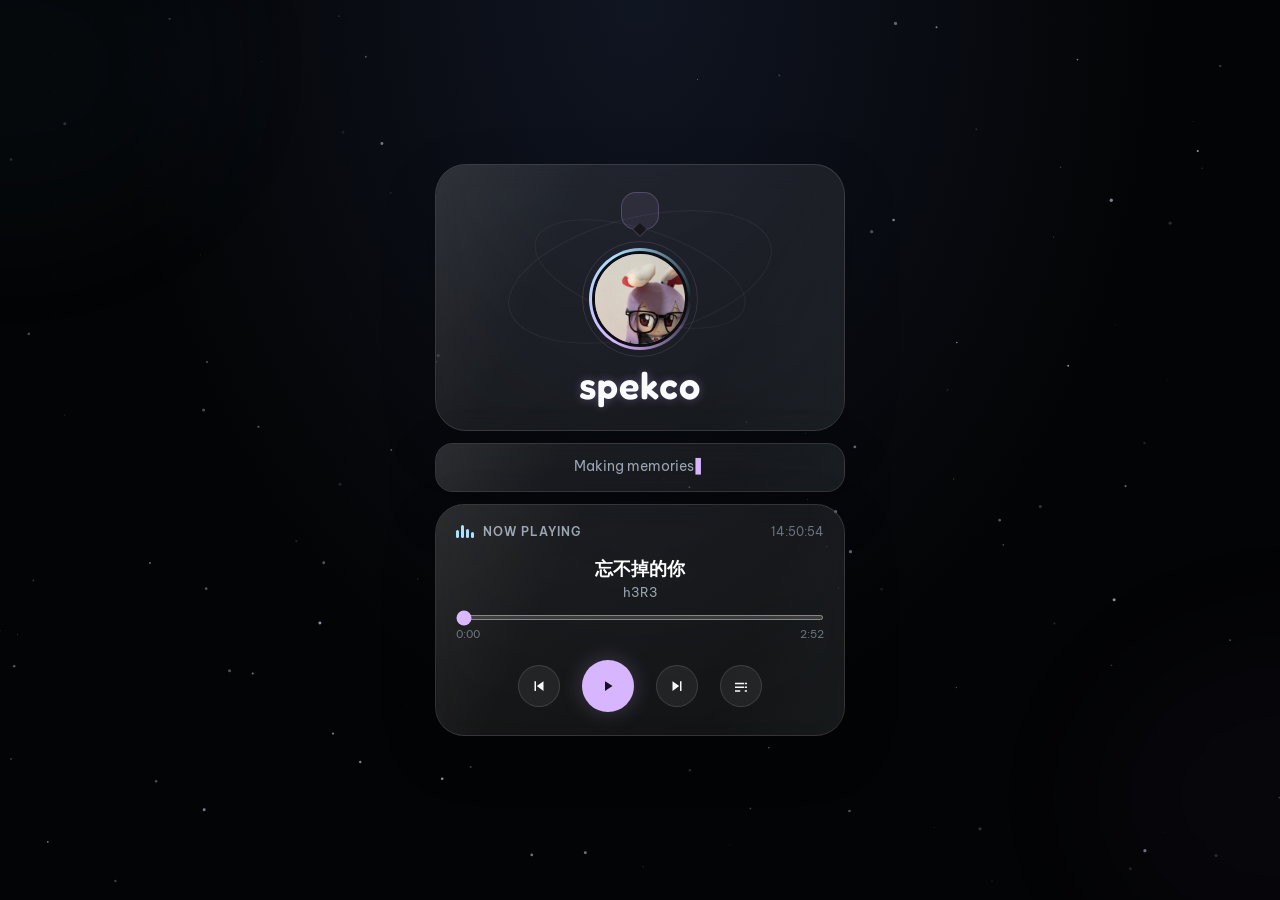
==== commit 134866eb: "Add additional audio file links to index.html" ====
--- a/index.html
+++ b/index.html
@@ -277,7 +277,12 @@
   "https://pub-a6f896b739e543b7a5a3f838dd05edf9.r2.dev/17.%20Die%20For%20You.flac",
   "https://pub-a6f896b739e543b7a5a3f838dd05edf9.r2.dev/01.%2050%20Feet.opus",
   "https://pub-a6f896b739e543b7a5a3f838dd05edf9.r2.dev/Naughty%20Boy%20%26%20Sam%20Smith%20-%20La%20La%20La.flac",
-  "https://pub-a6f896b739e543b7a5a3f838dd05edf9.r2.dev/06.%20If%20I%20Ain't%20Got%20You.flac"
+  "https://pub-a6f896b739e543b7a5a3f838dd05edf9.r2.dev/06.%20If%20I%20Ain't%20Got%20You.flac",
+  "https://pub-a6f896b739e543b7a5a3f838dd05edf9.r2.dev/13.%20Afterthought.flac",
+  "https://pub-a6f896b739e543b7a5a3f838dd05edf9.r2.dev/06.%20End%20of%20Beginning.flac",
+  "https://pub-a6f896b739e543b7a5a3f838dd05edf9.r2.dev/02.%20Chemtrails%20Over%20the%20Country%20Club.flac",
+  "https://pub-a6f896b739e543b7a5a3f838dd05edf9.r2.dev/01.%20Self%20Aware.flac"
+  
 ];
     
 
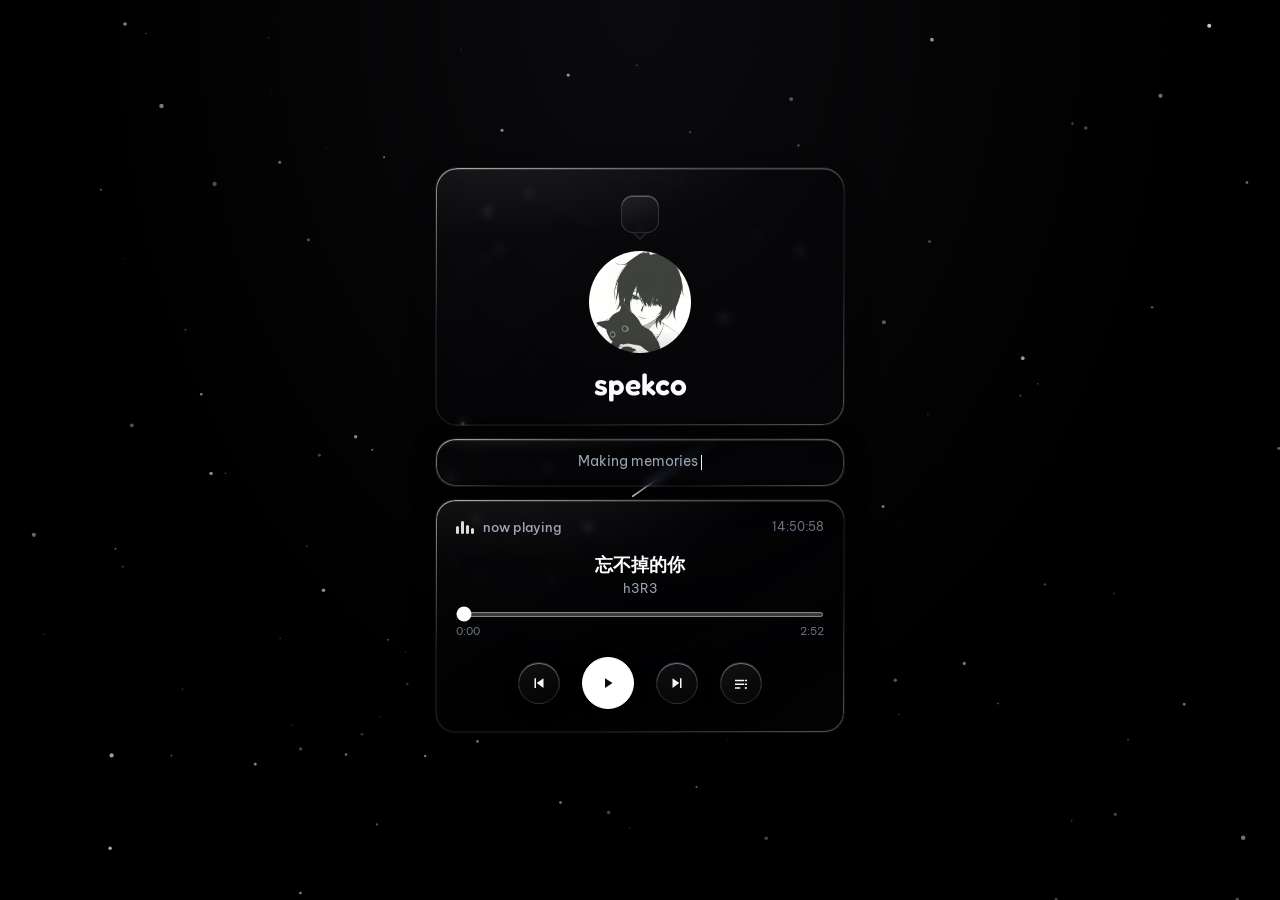
==== commit 8c47591b: "Add files via upload" ====
--- a/index.html
+++ b/index.html
@@ -27,7 +27,7 @@
 body::before{content:"";position:fixed;inset:0;z-index:-3;pointer-events:none;opacity:.3;background-image:radial-gradient(rgba(255,255,255,.045) 1px,transparent 1px);background-size:37px 37px}#starfield{position:fixed;inset:0;z-index:-1;width:100%;height:100%;pointer-events:none}
 .nebula{position:fixed;z-index:-2;width:42vw;height:35vw;max-width:430px;max-height:350px;border-radius:50%;pointer-events:none;filter:blur(64px);opacity:.18;animation:drift 18s ease-in-out infinite alternate}.nebula-one{top:-12%;left:-16%;background:rgba(77,121,166,.28)}.nebula-two{right:-18%;bottom:-8%;background:rgba(125,84,168,.24);animation-delay:-9s}@keyframes drift{to{transform:translate3d(24px,18px,0) scale(1.08)}}
 button,input{color:inherit;font:inherit}button{-webkit-tap-highlight-color:transparent;cursor:pointer}:focus-visible{outline:2px solid rgba(216,182,255,.9);outline-offset:3px}.container{width:100%;max-width:410px;display:flex;flex-direction:column;gap:12px}.card{position:relative;width:100%;overflow:hidden;padding:20px;border:1px solid var(--border);border-radius:25px;background:linear-gradient(145deg,var(--glass-strong),var(--glass));box-shadow:0 18px 55px rgba(0,0,0,.2);backdrop-filter:blur(14px)}.card::before{content:"";position:absolute;inset:0;border-radius:inherit;pointer-events:none;background:linear-gradient(115deg,rgba(255,255,255,.07),transparent 30% 72%,rgba(168,223,255,.04))}
-.profile-card{padding:27px 20px 24px;text-align:center;border-radius:31px}.speech-bubble{position:relative;z-index:1;display:inline-block;margin:0 0 18px;padding:8px 14px;border:1px solid rgba(216,182,255,.22);border-radius:15px;color:#e8dcf4;background:rgba(216,182,255,.08)}.speech-bubble::after{content:"";position:absolute;left:50%;bottom:-6px;width:10px;height:10px;transform:translateX(-50%) rotate(45deg);border-right:1px solid rgba(216,182,255,.22);border-bottom:1px solid rgba(216,182,255,.22);background:#17151e}.avatar-wrapper{position:relative;z-index:1;width:102px;height:102px;margin:0 auto 16px;padding:3px;border-radius:50%;background:conic-gradient(from 210deg,var(--accent),var(--cool),transparent,var(--accent));transition:transform .25s,box-shadow .25s}.avatar-wrapper::after{content:"";position:absolute;inset:-7px;z-index:-1;border:1px solid rgba(216,182,255,.13);border-radius:inherit;animation:ring 8s linear infinite}.avatar-wrapper:hover{transform:translateY(-2px);box-shadow:0 0 40px rgba(180,157,234,.4)}@keyframes ring{to{transform:rotate(360deg)}}.avatar{display:block;width:100%;height:100%;border:3px solid #0c0e12;border-radius:50%;object-fit:cover}.avatar-initial{display:none;align-items:center;justify-content:center;width:100%;height:100%;border:3px solid #0c0e12;border-radius:50%;background:#15121d;color:var(--accent);font-size:38px;font-weight:600}.avatar-wrapper.no-image .avatar{display:none}.avatar-wrapper.no-image .avatar-initial{display:flex}.username{position:relative;z-index:1;margin:0;color:#fafbff;font:600 clamp(32px,9vw,38px)/1.05 var(--display);letter-spacing:.025em;text-shadow:0 0 10px rgba(216,182,255,.3)}.orbit{position:absolute;border:1px solid rgba(216,182,255,.07);border-radius:50%;pointer-events:none}.orbit-one{width:270px;height:120px;top:52px;left:50%;transform:translateX(-50%) rotate(-14deg)}.orbit-two{width:220px;height:90px;top:64px;left:50%;transform:translateX(-50%) rotate(18deg)}
+.profile-card{padding:27px 20px 24px;text-align:center;border-radius:31px}.speech-bubble{position:relative;z-index:1;display:inline-block;margin:0 0 18px;padding:8px 14px;border:1px solid rgba(216,182,255,.22);border-radius:15px;color:#e8dcf4;background:rgba(216,182,255,.08)}.speech-bubble::after{content:"";position:absolute;left:50%;bottom:-6px;width:10px;height:10px;transform:translateX(-50%) rotate(45deg);border-right:1px solid rgba(216,182,255,.22);border-bottom:1px solid rgba(216,182,255,.22);background:#17151e}.avatar-wrapper{position:relative;z-index:1;width:102px;height:102px;margin:0 auto 16px;padding:3px;border-radius:50%;background:conic-gradient(from 210deg,var(--accent),var(--cool),transparent,var(--accent));transition:transform .25s,box-shadow .25s}.avatar-wrapper:hover{transform:translateY(-2px);box-shadow:0 0 40px rgba(180,157,234,.4)}@keyframes ring{to{transform:rotate(360deg)}}.avatar{display:block;width:100%;height:100%;border:3px solid #0c0e12;border-radius:50%;object-fit:cover}.avatar-initial{display:none;align-items:center;justify-content:center;width:100%;height:100%;border:3px solid #0c0e12;border-radius:50%;background:#15121d;color:var(--accent);font-size:38px;font-weight:600}.avatar-wrapper.no-image .avatar{display:none}.avatar-wrapper.no-image .avatar-initial{display:flex}.username{position:relative;z-index:1;margin:0;color:#fafbff;font:600 clamp(32px,9vw,38px)/1.05 var(--display);letter-spacing:.025em;text-shadow:0 0 10px rgba(216,182,255,.3)}.orbit{position:absolute;border:1px solid rgba(216,182,255,.07);border-radius:50%;pointer-events:none}.orbit-one{width:270px;height:120px;top:52px;left:50%;transform:translateX(-50%) rotate(-14deg)}.orbit-two{width:220px;height:90px;top:64px;left:50%;transform:translateX(-50%) rotate(18deg)}
 .status-card{padding:13px 18px;border-radius:18px;color:var(--muted);text-align:center;font-size:14px}.status-card p{min-height:1.5em;margin:0}.status-card p::after{content:"▌";margin-left:2px;color:var(--accent);animation:blink 1s steps(1) infinite}@keyframes blink{50%{opacity:0}}.music-card{padding:19px 20px 23px;border-radius:29px}.music-head{display:flex;align-items:center;justify-content:space-between;gap:12px;margin-bottom:18px}.music-label{display:flex;align-items:center;gap:9px;color:var(--muted);font-size:12px;font-weight:600;letter-spacing:.08em;text-transform:uppercase}.eq{display:flex;align-items:end;gap:2px;height:14px}.eq i{display:block;width:3px;height:8px;border-radius:3px;background:var(--cool);animation:eq 1s ease-in-out infinite alternate}.eq i:nth-child(2){height:13px;animation-delay:-.35s}.eq i:nth-child(3){height:9px;animation-delay:-.65s}.eq i:nth-child(4){height:6px;animation-delay:-.15s}@keyframes eq{to{transform:scaleY(.4)}}.clock{color:var(--dim);font-size:12px;font-variant-numeric:tabular-nums}.track{min-width:0;margin-bottom:14px;text-align:center}.song-title{overflow:hidden;color:#fff;font-size:18px;font-weight:600;line-height:1.35;text-overflow:ellipsis;white-space:nowrap}.song-artist{min-height:1.35em;margin-top:3px;color:var(--muted);font-size:13px}.music-card.has-error .song-title,.music-card.is-error .song-title{color:#ffb7c4}.progress-container{margin-top:8px}.progress-container input{display:block;width:100%;height:5px;margin:0;accent-color:var(--accent);cursor:pointer}.time-row{display:flex;justify-content:space-between;margin-top:7px;color:var(--dim);font-size:11px;font-variant-numeric:tabular-nums}.controls{display:flex;align-items:center;justify-content:center;gap:22px;margin-top:19px}.music-button{display:grid;place-items:center;width:42px;height:42px;padding:0;border:1px solid var(--border);border-radius:50%;background:rgba(255,255,255,.06);transition:transform .2s,background .2s,box-shadow .2s}.music-button:hover{transform:translateY(-2px);background:rgba(216,182,255,.14);box-shadow:0 8px 20px rgba(0,0,0,.2)}.music-button svg{width:18px;height:18px;fill:currentColor}.play-button{width:52px;height:52px;border-color:rgba(216,182,255,.45);color:#17121f;background:var(--accent);box-shadow:0 0 22px rgba(216,182,255,.22)}.play-button .icon-pause{display:none}.play-button.playing .icon-play{display:none}.play-button.playing .icon-pause{display:block}.toast{position:fixed;left:50%;bottom:max(22px,env(safe-area-inset-bottom));z-index:5;max-width:calc(100vw - 28px);padding:11px 16px;border:1px solid var(--border);border-radius:999px;color:var(--text);background:#15171e;opacity:0;transform:translate(-50%,12px);pointer-events:none;transition:opacity .2s,transform .2s}.toast.is-visible,.toast.show{opacity:1;transform:translate(-50%,0)}@media(max-width:430px){.container{max-width:100%}}@media(max-width:360px){.controls{gap:12px}}@media(prefers-reduced-motion:reduce){*,*::before,*::after{animation:none!important;transition:none!important}}
 
 /* ===== Playlist ===== */
@@ -70,7 +70,92 @@
 .container>.card:nth-child(2){animation-delay:.12s}
 .container>.card:nth-child(3){animation-delay:.24s}
 .avatar-wrapper{animation:avatar-pop .7s cubic-bezier(.34,1.56,.64,1) .3s backwards}
-  </style>
+  /* ===== BLACK THEME + LIQUID GLASS ===== */
+:root{--bg:#000;--glass:rgba(255,255,255,.035);--glass-strong:rgba(255,255,255,.085);--border:rgba(255,255,255,.14)}
+html,body{background:#000}
+body{background:radial-gradient(ellipse at 50% 0%,#0b0b0e 0%,#000 60%)}
+body::before{opacity:.18}
+.nebula{opacity:.1;filter:blur(80px)}.nebula-one{background:rgba(120,130,160,.3)}.nebula-two{background:rgba(110,100,140,.26)}
+.card,.status-card,.music-card{
+  background:linear-gradient(145deg,rgba(255,255,255,.12) 0%,rgba(255,255,255,.04) 45%,rgba(255,255,255,.07) 100%);
+  -webkit-backdrop-filter:blur(26px) saturate(190%) brightness(1.08);backdrop-filter:blur(26px) saturate(190%) brightness(1.08);
+  border:1px solid rgba(255,255,255,.1);
+  box-shadow:inset 0 1.5px 0 rgba(255,255,255,.38),inset 0 -1px 0 rgba(255,255,255,.08),inset 1px 0 0 rgba(255,255,255,.12),inset -1px 0 0 rgba(255,255,255,.06),inset 0 22px 38px -26px rgba(255,255,255,.2),0 20px 50px rgba(0,0,0,.65),0 2px 8px rgba(0,0,0,.5);
+}
+.card::before{background:radial-gradient(120% 70% at 18% -12%,rgba(255,255,255,.2),transparent 55%),linear-gradient(115deg,rgba(255,255,255,.06),transparent 35% 70%,rgba(255,255,255,.05))}
+.card::after{content:"";position:absolute;inset:0;border-radius:inherit;padding:1px;pointer-events:none;background:linear-gradient(150deg,rgba(255,255,255,.55),rgba(255,255,255,0) 32%,rgba(255,255,255,0) 68%,rgba(255,255,255,.3));-webkit-mask:linear-gradient(#000 0 0) content-box,linear-gradient(#000 0 0);-webkit-mask-composite:xor;mask:linear-gradient(#000 0 0) content-box exclude,linear-gradient(#000 0 0)}
+.music-button{background:linear-gradient(160deg,rgba(255,255,255,.18),rgba(255,255,255,.05));-webkit-backdrop-filter:blur(14px) saturate(180%);backdrop-filter:blur(14px) saturate(180%);border-color:rgba(255,255,255,.14);box-shadow:inset 0 1px 0 rgba(255,255,255,.4),0 6px 16px rgba(0,0,0,.45)}
+.music-button:hover{background:linear-gradient(160deg,rgba(255,255,255,.26),rgba(255,255,255,.08))}
+.play-button{color:#0a0a0c;background:linear-gradient(160deg,#fff,#d9dce4);border-color:rgba(255,255,255,.7);box-shadow:inset 0 1px 0 #fff,0 0 26px rgba(255,255,255,.22),0 8px 18px rgba(0,0,0,.5)}
+.playlist-box{background:linear-gradient(160deg,rgba(255,255,255,.09),rgba(255,255,255,.02));border-color:rgba(255,255,255,.1);box-shadow:inset 0 1px 0 rgba(255,255,255,.22)}
+.speech-bubble{background:linear-gradient(160deg,rgba(255,255,255,.14),rgba(255,255,255,.04));border-color:rgba(255,255,255,.16);-webkit-backdrop-filter:blur(14px);backdrop-filter:blur(14px);box-shadow:inset 0 1px 0 rgba(255,255,255,.3)}
+.speech-bubble::after{background:#16161a;border-color:rgba(255,255,255,.16)}
+.toast{background:rgba(20,20,24,.6);-webkit-backdrop-filter:blur(20px) saturate(180%);backdrop-filter:blur(20px) saturate(180%);box-shadow:inset 0 1px 0 rgba(255,255,255,.3)}
+/* ===== MORE TRANSPARENT GLASS ===== */
+.card,.status-card,.music-card{
+  background:linear-gradient(145deg,rgba(255,255,255,.055) 0%,rgba(255,255,255,.012) 45%,rgba(255,255,255,.03) 100%);
+  -webkit-backdrop-filter:blur(10px) saturate(170%);backdrop-filter:blur(10px) saturate(170%);
+  border-color:rgba(255,255,255,.08);
+  box-shadow:inset 0 1.5px 0 rgba(255,255,255,.3),inset 0 -1px 0 rgba(255,255,255,.06),inset 1px 0 0 rgba(255,255,255,.1),inset -1px 0 0 rgba(255,255,255,.05),0 16px 40px rgba(0,0,0,.4);
+}
+.card::before{background:radial-gradient(120% 70% at 18% -12%,rgba(255,255,255,.11),transparent 55%)}
+.music-button{background:linear-gradient(160deg,rgba(255,255,255,.1),rgba(255,255,255,.02));-webkit-backdrop-filter:blur(8px);backdrop-filter:blur(8px)}
+.playlist-box{background:linear-gradient(160deg,rgba(255,255,255,.05),rgba(255,255,255,.01))}
+.speech-bubble{background:linear-gradient(160deg,rgba(255,255,255,.08),rgba(255,255,255,.015));-webkit-backdrop-filter:blur(8px);backdrop-filter:blur(8px)}
+.speech-bubble::after{background:rgba(22,22,26,.6)}
+/* ===== EXTRA CLEAR GLASS ===== */
+.card,.status-card,.music-card{
+  background:linear-gradient(145deg,rgba(255,255,255,.025) 0%,rgba(255,255,255,.004) 50%,rgba(255,255,255,.012) 100%);
+  -webkit-backdrop-filter:blur(4px) saturate(160%);backdrop-filter:blur(4px) saturate(160%);
+  border-color:rgba(255,255,255,.06);
+  box-shadow:inset 0 1.5px 0 rgba(255,255,255,.26),inset 0 -1px 0 rgba(255,255,255,.05),inset 1px 0 0 rgba(255,255,255,.08),inset -1px 0 0 rgba(255,255,255,.04),0 12px 30px rgba(0,0,0,.3);
+}
+.card::before{background:radial-gradient(120% 70% at 18% -12%,rgba(255,255,255,.07),transparent 55%)}
+.music-button{background:linear-gradient(160deg,rgba(255,255,255,.06),rgba(255,255,255,.01));-webkit-backdrop-filter:blur(3px);backdrop-filter:blur(3px)}
+.playlist-box{background:linear-gradient(160deg,rgba(255,255,255,.03),rgba(255,255,255,.005))}
+.speech-bubble{background:linear-gradient(160deg,rgba(255,255,255,.05),rgba(255,255,255,.008));-webkit-backdrop-filter:blur(3px);backdrop-filter:blur(3px)}
+.speech-bubble::after{background:rgba(22,22,26,.4)}
+/* ===== NO AVATAR BORDER + MONOCHROME (black / clear glass) ===== */
+:root{--accent:#f2f3f6;--cool:#f2f3f6}
+:focus-visible{outline-color:rgba(255,255,255,.75)}
+.avatar-wrapper{padding:0;background:none;box-shadow:none}
+.avatar-wrapper:hover{box-shadow:0 0 34px rgba(255,255,255,.14)}
+.avatar{border:0}
+.avatar-initial{border:0;background:linear-gradient(160deg,rgba(255,255,255,.1),rgba(255,255,255,.02));-webkit-backdrop-filter:blur(6px);backdrop-filter:blur(6px);box-shadow:inset 0 1px 0 rgba(255,255,255,.3);color:#fff}
+.username{text-shadow:0 0 12px rgba(255,255,255,.22)}
+.speech-bubble{color:#eceef2;border-color:rgba(255,255,255,.14)}
+.speech-bubble::after{border-right-color:rgba(255,255,255,.14);border-bottom-color:rgba(255,255,255,.14)}
+.eq i,.pl-bars i{background:rgba(255,255,255,.85)}
+.progress-container input{accent-color:#fff}
+.music-button:hover{background:linear-gradient(160deg,rgba(255,255,255,.2),rgba(255,255,255,.05));box-shadow:inset 0 1px 0 rgba(255,255,255,.4),0 8px 20px rgba(0,0,0,.35)}
+.play-button{border-color:rgba(255,255,255,.55);color:#0a0a0c;background:linear-gradient(160deg,rgba(255,255,255,.95),rgba(255,255,255,.75));box-shadow:inset 0 1px 0 #fff,0 0 22px rgba(255,255,255,.18),0 8px 18px rgba(0,0,0,.4)}
+.pl-item.is-current{background:linear-gradient(90deg,rgba(255,255,255,.13),rgba(255,255,255,.02));box-shadow:inset 3px 0 0 rgba(255,255,255,.85)}
+.pl-item.is-current .pl-badge{background:rgba(255,255,255,.14)}
+.playlist-list{scrollbar-color:rgba(255,255,255,.3) transparent}
+.playlist-list::-webkit-scrollbar-thumb{background:rgba(255,255,255,.28)}
+.orbit{display:none}
+/* ===== LESS "AI" DETAILS (glass kept as is) ===== */
+@keyframes rise-in{from{opacity:0;transform:translateY(14px)}to{opacity:1;transform:none}}
+.container>.card,.container>.card:nth-child(n){animation:rise-in .55s ease-out backwards}
+.avatar-wrapper{animation:none;transition:none}
+.avatar-wrapper:hover{transform:none;box-shadow:none}
+.card,.status-card,.music-card{border-radius:20px}
+.profile-card{border-radius:22px}
+.username{font-size:30px;letter-spacing:0;text-shadow:none}
+.music-label{text-transform:none;letter-spacing:0;font-size:13px;font-weight:500}
+.music-button:hover{transform:none}
+.play-button{background:#fff;border-color:#fff;box-shadow:0 4px 12px rgba(0,0,0,.4)}
+.play-button:hover{background:#e8e8e8}
+.speech-bubble{border-radius:12px}
+.nebula{display:none}
+/* thin blinking text caret */
+.status-card p::after{content:"";display:inline-block;width:1.5px;height:1.05em;margin-left:3px;vertical-align:text-bottom;background:#f2f3f6;animation:blink 1s steps(1) infinite}
+/* restore bouncy intro animation */
+.container>.card{animation:card-in .85s cubic-bezier(.22,1,.36,1) backwards}
+.container>.card:nth-child(2){animation-delay:.12s}
+.container>.card:nth-child(3){animation-delay:.24s}
+.avatar-wrapper{animation:avatar-pop .7s cubic-bezier(.34,1.56,.64,1) .3s backwards}
+</style>
 </head>
 <body>
   <canvas id="starfield" aria-hidden="true"></canvas>
@@ -78,8 +163,6 @@
   <div class="nebula nebula-two" aria-hidden="true"></div>
   <main class="container">
     <section class="card profile-card">
-      <span class="orbit orbit-one" aria-hidden="true"></span>
-      <span class="orbit orbit-two" aria-hidden="true"></span>
       <p class="speech-bubble" id="status-emoji" aria-hidden="true"></p>
       <div class="avatar-wrapper">
         <img src="avatar.jpg" alt="" class="avatar" width="96" height="96" decoding="async">
@@ -195,49 +278,60 @@
 
   function initStars() {
     const canvas = $("starfield");
-    const context = canvas?.getContext("2d", { alpha: true });
-    if (!canvas || !context || reducedMotion) return;
+    const ctx = canvas?.getContext("2d", { alpha: true });
+    if (!canvas || !ctx) return;
     const mobile = window.matchMedia?.("(max-width: 600px)").matches;
     const lowPower = (navigator.hardwareConcurrency || 8) <= 4;
-    const count = Math.round((mobile ? PROFILE_CONFIG.stars.mobile : PROFILE_CONFIG.stars.desktop) * (lowPower ? 0.65 : 1));
-    let width = 0; let height = 0; let ratio = 1; let particles = []; let shooting = null; let lastShot = 0; let running = !document.hidden; let frameId = 0;
-
+    let count = 0;
+    const calm = reducedMotion ? 0.35 : 1;
+    const tints = ["255,255,255", "228,231,238", "205,210,220"];
+    let width = 0, height = 0, ratio = 1, stars = [], comets = [], nextComet = 600, running = !document.hidden, frameId = 0, last = 0;
+
+    function makeStar(anywhere) {
+      const z = Math.random();
+      return { x: Math.random() * width, y: anywhere ? Math.random() * height : height + 12, z, size: 0.45 + z * 1.8, vx: 4 + z * 16, vy: -(12 + z * 48), alpha: 0.28 + z * 0.62, phase: Math.random() * 7, tw: 1.2 + Math.random() * 2.4, tint: tints[(Math.random() * 3) | 0] };
+    }
     function resize() {
-      ratio = Math.min(window.devicePixelRatio || 1, 1.75);
+      ratio = Math.min(window.devicePixelRatio || 1, mobile ? 1.75 : 1.5);
       width = window.innerWidth; height = window.innerHeight;
       canvas.width = width * ratio; canvas.height = height * ratio;
       canvas.style.width = `${width}px`; canvas.style.height = `${height}px`;
-      context.setTransform(ratio, 0, 0, ratio, 0, 0);
-      particles = Array.from({ length: count }, () => ({ x: Math.random() * width, y: Math.random() * height, size: Math.random() * 1.45 + 0.25, alpha: Math.random() * 0.55 + 0.12, speed: Math.random() * 0.0008 + 0.00015, phase: Math.random() * 7, twinkle: Math.random() > 0.55 }));
+      ctx.setTransform(ratio, 0, 0, ratio, 0, 0);
+      count = Math.round(mobile ? 95 : Math.min(320, Math.max(160, width * height / 7000)));
+      if (lowPower) count = Math.round(count * 0.75);
+      stars = Array.from({ length: count }, () => makeStar(true));
+    }
+    function spawnComet() {
+      const speed = (480 + Math.random() * 320) * Math.max(1, width / 1100);
+      comets.push({ x: width * (0.35 + Math.random() * 0.8), y: -30 + Math.random() * height * 0.35, vx: -speed * 0.82, vy: speed * 0.57, len: (100 + Math.random() * 80) * Math.max(1, width / 1400) });
     }
     function frame(time) {
       if (!running) return;
-      context.clearRect(0, 0, width, height);
-      for (const particle of particles) {
-        if (!lowPower) {
-          particle.y -= particle.speed * 16;
-          if (particle.y < -3) particle.y = height + 3;
-        }
-        const alpha = particle.twinkle ? particle.alpha * (0.65 + Math.sin(time * particle.speed + particle.phase) * 0.35) : particle.alpha;
-        context.fillStyle = `rgba(220,232,255,${Math.max(0.035, alpha)})`;
-        context.beginPath(); context.arc(particle.x, particle.y, particle.size, 0, Math.PI * 2); context.fill();
+      const dt = last ? Math.min(0.05, (time - last) / 1000) : 0.016;
+      last = time;
+      ctx.clearRect(0, 0, width, height);
+      for (const s of stars) {
+        s.x += s.vx * dt * calm; s.y += s.vy * dt * calm;
+        if (s.y < -12 || s.x > width + 12) { Object.assign(s, makeStar(false)); s.x = Math.random() * width; }
+        const a = s.alpha * (0.7 + Math.sin(time / 1000 * s.tw + s.phase) * 0.3);
+        ctx.fillStyle = `rgba(${s.tint},${a})`;
+        ctx.beginPath(); ctx.arc(s.x, s.y, s.size, 0, Math.PI * 2); ctx.fill();
       }
-      if (!lowPower && time - lastShot > PROFILE_CONFIG.stars.shootingInterval && !shooting && Math.random() > 0.35) {
-        lastShot = time; shooting = { x: Math.random() * width * 0.75, y: Math.random() * height * 0.35, progress: 0 };
-      }
-      if (shooting) {
-        shooting.progress += 0.018;
-        const x = shooting.x + shooting.progress * 380; const y = shooting.y + shooting.progress * 210;
-        const gradient = context.createLinearGradient(x, y, x - 70, y - 38);
-        gradient.addColorStop(0, "rgba(220,232,255,.7)"); gradient.addColorStop(1, "rgba(220,232,255,0)");
-        context.strokeStyle = gradient; context.lineWidth = 1.5; context.beginPath(); context.moveTo(x, y); context.lineTo(x - 70, y - 38); context.stroke();
-        if (shooting.progress > 1) shooting = null;
-      }
+      if (time > nextComet && comets.length < 2) { spawnComet(); nextComet = time + 1500 + Math.random() * 2500; }
+      comets = comets.filter((c) => {
+        c.x += c.vx * dt * calm; c.y += c.vy * dt * calm;
+        const m = Math.hypot(c.vx, c.vy), tx = c.x - (c.vx / m) * c.len, ty = c.y - (c.vy / m) * c.len;
+        const g = ctx.createLinearGradient(c.x, c.y, tx, ty);
+        g.addColorStop(0, "rgba(255,255,255,.95)"); g.addColorStop(0.3, "rgba(190,215,255,.45)"); g.addColorStop(1, "rgba(190,215,255,0)");
+        ctx.strokeStyle = g; ctx.lineWidth = 1.8; ctx.lineCap = "round";
+        ctx.beginPath(); ctx.moveTo(c.x, c.y); ctx.lineTo(tx, ty); ctx.stroke();
+        return c.x > -200 && c.y < height + 200;
+      });
       frameId = requestAnimationFrame(frame);
     }
     function setRunning(value) {
       running = value;
-      if (running && !frameId) frameId = requestAnimationFrame(frame);
+      if (running && !frameId) { last = 0; frameId = requestAnimationFrame(frame); }
       if (!running && frameId) { cancelAnimationFrame(frameId); frameId = 0; }
     }
     window.addEventListener("resize", resize, { passive: true });
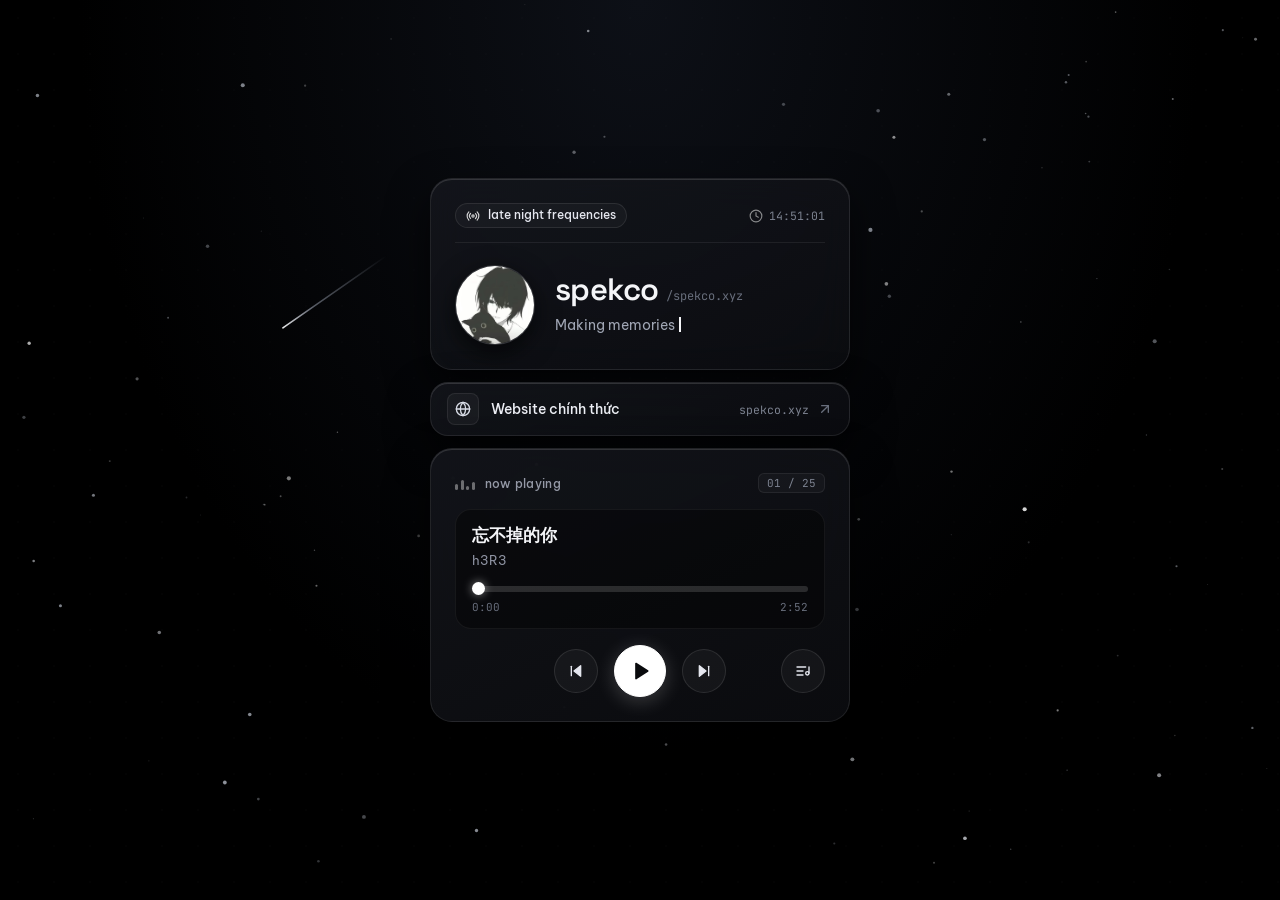
==== commit 5fac4473: "Create index.html" ====
--- a/index.html
+++ b/index.html
@@ -3,7 +3,7 @@
 <head>
   <meta charset="UTF-8">
   <meta name="viewport" content="width=device-width, initial-scale=1, viewport-fit=cover">
-  <meta name="theme-color" content="#030405">
+  <meta name="theme-color" content="#000000">
   <meta name="color-scheme" content="dark">
   <meta name="description" content="Profile cá nhân của spekco — now playing.">
   <meta property="og:type" content="profile">
@@ -13,743 +13,2091 @@
   <meta property="og:url" content="https://spekco.xyz/">
   <meta property="og:site_name" content="spekco.xyz">
   <title>spekco | Profile</title>
+
+  <!-- Google Fonts: Be Vietnam Pro (Body/CJK fallback), Space Grotesk (Display), JetBrains Mono (Tabular Monospace) -->
   <link rel="preconnect" href="https://fonts.googleapis.com">
   <link rel="preconnect" href="https://fonts.gstatic.com" crossorigin>
-  <link rel="stylesheet" href="https://fonts.googleapis.com/css2?family=Be+Vietnam+Pro:wght@400;500;600;700&family=Fredoka:wght@400;500;600&display=swap">
+  <link rel="stylesheet" href="https://fonts.googleapis.com/css2?family=Be+Vietnam+Pro:wght@400;500;600;700&family=JetBrains+Mono:wght@400;500&family=Space+Grotesk:wght@600;700&display=swap">
+
   <style>
-:root {
-  --bg:#030405; --glass:rgba(255,255,255,.06); --glass-strong:rgba(255,255,255,.09); --border:rgba(255,255,255,.13);
-  --accent:#d8b6ff; --cool:#a8dfff; --text:#f5f7fb; --muted:#9ba4b2; --dim:#68717d; --green:#91e6ac;
-  --display:"Lemon Slice","Fredoka",ui-rounded,system-ui,sans-serif; --body:"Be Vietnam Pro",system-ui,-apple-system,"Segoe UI",sans-serif;
-}
-*,*::before,*::after{box-sizing:border-box}html{min-height:100%;background:var(--bg);color-scheme:dark;-webkit-text-size-adjust:100%}
-body{position:relative;isolation:isolate;min-width:0;min-height:100vh;min-height:100dvh;display:grid;place-items:center;margin:0;padding:max(20px,env(safe-area-inset-top)) max(14px,env(safe-area-inset-right)) max(20px,env(safe-area-inset-bottom)) max(14px,env(safe-area-inset-left));overflow-x:hidden;background:radial-gradient(ellipse at 50% 0%,#101522 0%,var(--bg) 58%);color:var(--text);font-family:var(--body)}
-body::before{content:"";position:fixed;inset:0;z-index:-3;pointer-events:none;opacity:.3;background-image:radial-gradient(rgba(255,255,255,.045) 1px,transparent 1px);background-size:37px 37px}#starfield{position:fixed;inset:0;z-index:-1;width:100%;height:100%;pointer-events:none}
-.nebula{position:fixed;z-index:-2;width:42vw;height:35vw;max-width:430px;max-height:350px;border-radius:50%;pointer-events:none;filter:blur(64px);opacity:.18;animation:drift 18s ease-in-out infinite alternate}.nebula-one{top:-12%;left:-16%;background:rgba(77,121,166,.28)}.nebula-two{right:-18%;bottom:-8%;background:rgba(125,84,168,.24);animation-delay:-9s}@keyframes drift{to{transform:translate3d(24px,18px,0) scale(1.08)}}
-button,input{color:inherit;font:inherit}button{-webkit-tap-highlight-color:transparent;cursor:pointer}:focus-visible{outline:2px solid rgba(216,182,255,.9);outline-offset:3px}.container{width:100%;max-width:410px;display:flex;flex-direction:column;gap:12px}.card{position:relative;width:100%;overflow:hidden;padding:20px;border:1px solid var(--border);border-radius:25px;background:linear-gradient(145deg,var(--glass-strong),var(--glass));box-shadow:0 18px 55px rgba(0,0,0,.2);backdrop-filter:blur(14px)}.card::before{content:"";position:absolute;inset:0;border-radius:inherit;pointer-events:none;background:linear-gradient(115deg,rgba(255,255,255,.07),transparent 30% 72%,rgba(168,223,255,.04))}
-.profile-card{padding:27px 20px 24px;text-align:center;border-radius:31px}.speech-bubble{position:relative;z-index:1;display:inline-block;margin:0 0 18px;padding:8px 14px;border:1px solid rgba(216,182,255,.22);border-radius:15px;color:#e8dcf4;background:rgba(216,182,255,.08)}.speech-bubble::after{content:"";position:absolute;left:50%;bottom:-6px;width:10px;height:10px;transform:translateX(-50%) rotate(45deg);border-right:1px solid rgba(216,182,255,.22);border-bottom:1px solid rgba(216,182,255,.22);background:#17151e}.avatar-wrapper{position:relative;z-index:1;width:102px;height:102px;margin:0 auto 16px;padding:3px;border-radius:50%;background:conic-gradient(from 210deg,var(--accent),var(--cool),transparent,var(--accent));transition:transform .25s,box-shadow .25s}.avatar-wrapper:hover{transform:translateY(-2px);box-shadow:0 0 40px rgba(180,157,234,.4)}@keyframes ring{to{transform:rotate(360deg)}}.avatar{display:block;width:100%;height:100%;border:3px solid #0c0e12;border-radius:50%;object-fit:cover}.avatar-initial{display:none;align-items:center;justify-content:center;width:100%;height:100%;border:3px solid #0c0e12;border-radius:50%;background:#15121d;color:var(--accent);font-size:38px;font-weight:600}.avatar-wrapper.no-image .avatar{display:none}.avatar-wrapper.no-image .avatar-initial{display:flex}.username{position:relative;z-index:1;margin:0;color:#fafbff;font:600 clamp(32px,9vw,38px)/1.05 var(--display);letter-spacing:.025em;text-shadow:0 0 10px rgba(216,182,255,.3)}.orbit{position:absolute;border:1px solid rgba(216,182,255,.07);border-radius:50%;pointer-events:none}.orbit-one{width:270px;height:120px;top:52px;left:50%;transform:translateX(-50%) rotate(-14deg)}.orbit-two{width:220px;height:90px;top:64px;left:50%;transform:translateX(-50%) rotate(18deg)}
-.status-card{padding:13px 18px;border-radius:18px;color:var(--muted);text-align:center;font-size:14px}.status-card p{min-height:1.5em;margin:0}.status-card p::after{content:"▌";margin-left:2px;color:var(--accent);animation:blink 1s steps(1) infinite}@keyframes blink{50%{opacity:0}}.music-card{padding:19px 20px 23px;border-radius:29px}.music-head{display:flex;align-items:center;justify-content:space-between;gap:12px;margin-bottom:18px}.music-label{display:flex;align-items:center;gap:9px;color:var(--muted);font-size:12px;font-weight:600;letter-spacing:.08em;text-transform:uppercase}.eq{display:flex;align-items:end;gap:2px;height:14px}.eq i{display:block;width:3px;height:8px;border-radius:3px;background:var(--cool);animation:eq 1s ease-in-out infinite alternate}.eq i:nth-child(2){height:13px;animation-delay:-.35s}.eq i:nth-child(3){height:9px;animation-delay:-.65s}.eq i:nth-child(4){height:6px;animation-delay:-.15s}@keyframes eq{to{transform:scaleY(.4)}}.clock{color:var(--dim);font-size:12px;font-variant-numeric:tabular-nums}.track{min-width:0;margin-bottom:14px;text-align:center}.song-title{overflow:hidden;color:#fff;font-size:18px;font-weight:600;line-height:1.35;text-overflow:ellipsis;white-space:nowrap}.song-artist{min-height:1.35em;margin-top:3px;color:var(--muted);font-size:13px}.music-card.has-error .song-title,.music-card.is-error .song-title{color:#ffb7c4}.progress-container{margin-top:8px}.progress-container input{display:block;width:100%;height:5px;margin:0;accent-color:var(--accent);cursor:pointer}.time-row{display:flex;justify-content:space-between;margin-top:7px;color:var(--dim);font-size:11px;font-variant-numeric:tabular-nums}.controls{display:flex;align-items:center;justify-content:center;gap:22px;margin-top:19px}.music-button{display:grid;place-items:center;width:42px;height:42px;padding:0;border:1px solid var(--border);border-radius:50%;background:rgba(255,255,255,.06);transition:transform .2s,background .2s,box-shadow .2s}.music-button:hover{transform:translateY(-2px);background:rgba(216,182,255,.14);box-shadow:0 8px 20px rgba(0,0,0,.2)}.music-button svg{width:18px;height:18px;fill:currentColor}.play-button{width:52px;height:52px;border-color:rgba(216,182,255,.45);color:#17121f;background:var(--accent);box-shadow:0 0 22px rgba(216,182,255,.22)}.play-button .icon-pause{display:none}.play-button.playing .icon-play{display:none}.play-button.playing .icon-pause{display:block}.toast{position:fixed;left:50%;bottom:max(22px,env(safe-area-inset-bottom));z-index:5;max-width:calc(100vw - 28px);padding:11px 16px;border:1px solid var(--border);border-radius:999px;color:var(--text);background:#15171e;opacity:0;transform:translate(-50%,12px);pointer-events:none;transition:opacity .2s,transform .2s}.toast.is-visible,.toast.show{opacity:1;transform:translate(-50%,0)}@media(max-width:430px){.container{max-width:100%}}@media(max-width:360px){.controls{gap:12px}}@media(prefers-reduced-motion:reduce){*,*::before,*::after{animation:none!important;transition:none!important}}
-
-/* ===== Playlist ===== */
-[hidden]{display:none!important}
-.music-button.is-active{border-color:rgba(216,182,255,.5);color:var(--accent);background:rgba(216,182,255,.16)}
-.playlist-panel{display:grid;grid-template-rows:0fr;margin-top:0;opacity:0;visibility:hidden;transition:grid-template-rows .4s cubic-bezier(.22,1,.36,1),margin-top .4s cubic-bezier(.22,1,.36,1),opacity .28s ease,visibility 0s linear .4s}
-.playlist-panel.is-open{grid-template-rows:1fr;margin-top:18px;opacity:1;visibility:visible;transition-delay:0s}
-.playlist-clip{min-height:0;overflow:hidden}
-.playlist-box{overflow:hidden;border:1px solid rgba(255,255,255,.1);border-radius:20px;background:linear-gradient(160deg,rgba(255,255,255,.06),rgba(255,255,255,.02))}
-.playlist-note{margin:0;padding:12px 16px 0;color:#ffb7c4;font-size:11.5px;line-height:1.4}
-.playlist-list{position:relative;margin:0;padding:12px 8px 12px;list-style:none;max-height:288px;max-height:min(288px,46dvh);overflow-y:auto;overscroll-behavior:contain;scrollbar-width:thin;scrollbar-color:rgba(216,182,255,.35) transparent;-webkit-mask-image:linear-gradient(transparent,#000 8px,#000 calc(100% - 14px),transparent);mask-image:linear-gradient(transparent,#000 8px,#000 calc(100% - 14px),transparent)}
-.playlist-list::-webkit-scrollbar{width:6px}.playlist-list::-webkit-scrollbar-track{background:transparent}.playlist-list::-webkit-scrollbar-thumb{border-radius:6px;background:rgba(216,182,255,.3)}
-.pl-item{display:flex;align-items:center;gap:12px;width:100%;min-height:52px;padding:8px 10px;border:0;border-radius:14px;background:transparent;color:var(--text);text-align:left;transition:background .2s,transform .15s}
-.pl-item:hover{background:rgba(255,255,255,.06)}
-.pl-item:active{transform:scale(.985)}
-.pl-item:focus-visible{outline-offset:-2px}
-.pl-badge{flex:none;display:grid;place-items:center;width:32px;height:32px;border-radius:10px;background:rgba(255,255,255,.06);color:var(--dim);font-size:12px;font-weight:600;font-variant-numeric:tabular-nums}
-.pl-bars{display:none;align-items:flex-end;gap:2px;height:14px}
-.pl-bars i{display:block;width:3px;height:9px;border-radius:3px;background:var(--accent);transform-origin:bottom}
-.pl-bars i:nth-child(2){height:14px}.pl-bars i:nth-child(3){height:6px}
-.music-card.is-playing .pl-item.is-current .pl-bars i{animation:eq .9s ease-in-out infinite alternate}
-.music-card.is-playing .pl-item.is-current .pl-bars i:nth-child(2){animation-delay:-.4s}
-.music-card.is-playing .pl-item.is-current .pl-bars i:nth-child(3){animation-delay:-.7s}
-.pl-meta{flex:1;min-width:0;display:flex;flex-direction:column;gap:2px}
-.pl-title{overflow:hidden;font-size:14px;font-weight:500;line-height:1.45;text-overflow:ellipsis;white-space:nowrap}
-.pl-artist{overflow:hidden;color:var(--muted);font-size:12px;line-height:1.4;text-overflow:ellipsis;white-space:nowrap}
-.pl-item.is-current{background:linear-gradient(90deg,rgba(216,182,255,.17),rgba(216,182,255,.05));box-shadow:inset 3px 0 0 var(--accent)}
-.pl-item.is-current .pl-badge{background:rgba(216,182,255,.16)}
-.pl-item.is-current .pl-num{display:none}
-.pl-item.is-current .pl-bars{display:flex}
-.pl-item.is-current .pl-title{color:#fff;font-weight:600}
-.pl-item.is-failed{opacity:.55}
-.pl-item.is-failed .pl-badge{background:rgba(255,183,196,.14);color:#ffb7c4}
-.pl-empty{padding:22px 12px;color:var(--dim);font-size:13px;text-align:center}
-
-/* ===== Animation bật nảy khi vào trang ===== */
-@keyframes card-in{0%{opacity:0;transform:translate3d(0,46px,0) scale(.94)}55%{opacity:1;transform:translate3d(0,-8px,0) scale(1.012)}78%{transform:translate3d(0,3px,0) scale(.998)}100%{opacity:1;transform:translate3d(0,0,0) scale(1)}}
-@keyframes avatar-pop{0%{opacity:0;transform:scale(.55)}60%{opacity:1;transform:scale(1.08)}100%{opacity:1;transform:scale(1)}}
-.container>.card{animation:card-in .85s cubic-bezier(.22,1,.36,1) backwards}
-.container>.card:nth-child(2){animation-delay:.12s}
-.container>.card:nth-child(3){animation-delay:.24s}
-.avatar-wrapper{animation:avatar-pop .7s cubic-bezier(.34,1.56,.64,1) .3s backwards}
-  /* ===== BLACK THEME + LIQUID GLASS ===== */
-:root{--bg:#000;--glass:rgba(255,255,255,.035);--glass-strong:rgba(255,255,255,.085);--border:rgba(255,255,255,.14)}
-html,body{background:#000}
-body{background:radial-gradient(ellipse at 50% 0%,#0b0b0e 0%,#000 60%)}
-body::before{opacity:.18}
-.nebula{opacity:.1;filter:blur(80px)}.nebula-one{background:rgba(120,130,160,.3)}.nebula-two{background:rgba(110,100,140,.26)}
-.card,.status-card,.music-card{
-  background:linear-gradient(145deg,rgba(255,255,255,.12) 0%,rgba(255,255,255,.04) 45%,rgba(255,255,255,.07) 100%);
-  -webkit-backdrop-filter:blur(26px) saturate(190%) brightness(1.08);backdrop-filter:blur(26px) saturate(190%) brightness(1.08);
-  border:1px solid rgba(255,255,255,.1);
-  box-shadow:inset 0 1.5px 0 rgba(255,255,255,.38),inset 0 -1px 0 rgba(255,255,255,.08),inset 1px 0 0 rgba(255,255,255,.12),inset -1px 0 0 rgba(255,255,255,.06),inset 0 22px 38px -26px rgba(255,255,255,.2),0 20px 50px rgba(0,0,0,.65),0 2px 8px rgba(0,0,0,.5);
-}
-.card::before{background:radial-gradient(120% 70% at 18% -12%,rgba(255,255,255,.2),transparent 55%),linear-gradient(115deg,rgba(255,255,255,.06),transparent 35% 70%,rgba(255,255,255,.05))}
-.card::after{content:"";position:absolute;inset:0;border-radius:inherit;padding:1px;pointer-events:none;background:linear-gradient(150deg,rgba(255,255,255,.55),rgba(255,255,255,0) 32%,rgba(255,255,255,0) 68%,rgba(255,255,255,.3));-webkit-mask:linear-gradient(#000 0 0) content-box,linear-gradient(#000 0 0);-webkit-mask-composite:xor;mask:linear-gradient(#000 0 0) content-box exclude,linear-gradient(#000 0 0)}
-.music-button{background:linear-gradient(160deg,rgba(255,255,255,.18),rgba(255,255,255,.05));-webkit-backdrop-filter:blur(14px) saturate(180%);backdrop-filter:blur(14px) saturate(180%);border-color:rgba(255,255,255,.14);box-shadow:inset 0 1px 0 rgba(255,255,255,.4),0 6px 16px rgba(0,0,0,.45)}
-.music-button:hover{background:linear-gradient(160deg,rgba(255,255,255,.26),rgba(255,255,255,.08))}
-.play-button{color:#0a0a0c;background:linear-gradient(160deg,#fff,#d9dce4);border-color:rgba(255,255,255,.7);box-shadow:inset 0 1px 0 #fff,0 0 26px rgba(255,255,255,.22),0 8px 18px rgba(0,0,0,.5)}
-.playlist-box{background:linear-gradient(160deg,rgba(255,255,255,.09),rgba(255,255,255,.02));border-color:rgba(255,255,255,.1);box-shadow:inset 0 1px 0 rgba(255,255,255,.22)}
-.speech-bubble{background:linear-gradient(160deg,rgba(255,255,255,.14),rgba(255,255,255,.04));border-color:rgba(255,255,255,.16);-webkit-backdrop-filter:blur(14px);backdrop-filter:blur(14px);box-shadow:inset 0 1px 0 rgba(255,255,255,.3)}
-.speech-bubble::after{background:#16161a;border-color:rgba(255,255,255,.16)}
-.toast{background:rgba(20,20,24,.6);-webkit-backdrop-filter:blur(20px) saturate(180%);backdrop-filter:blur(20px) saturate(180%);box-shadow:inset 0 1px 0 rgba(255,255,255,.3)}
-/* ===== MORE TRANSPARENT GLASS ===== */
-.card,.status-card,.music-card{
-  background:linear-gradient(145deg,rgba(255,255,255,.055) 0%,rgba(255,255,255,.012) 45%,rgba(255,255,255,.03) 100%);
-  -webkit-backdrop-filter:blur(10px) saturate(170%);backdrop-filter:blur(10px) saturate(170%);
-  border-color:rgba(255,255,255,.08);
-  box-shadow:inset 0 1.5px 0 rgba(255,255,255,.3),inset 0 -1px 0 rgba(255,255,255,.06),inset 1px 0 0 rgba(255,255,255,.1),inset -1px 0 0 rgba(255,255,255,.05),0 16px 40px rgba(0,0,0,.4);
-}
-.card::before{background:radial-gradient(120% 70% at 18% -12%,rgba(255,255,255,.11),transparent 55%)}
-.music-button{background:linear-gradient(160deg,rgba(255,255,255,.1),rgba(255,255,255,.02));-webkit-backdrop-filter:blur(8px);backdrop-filter:blur(8px)}
-.playlist-box{background:linear-gradient(160deg,rgba(255,255,255,.05),rgba(255,255,255,.01))}
-.speech-bubble{background:linear-gradient(160deg,rgba(255,255,255,.08),rgba(255,255,255,.015));-webkit-backdrop-filter:blur(8px);backdrop-filter:blur(8px)}
-.speech-bubble::after{background:rgba(22,22,26,.6)}
-/* ===== EXTRA CLEAR GLASS ===== */
-.card,.status-card,.music-card{
-  background:linear-gradient(145deg,rgba(255,255,255,.025) 0%,rgba(255,255,255,.004) 50%,rgba(255,255,255,.012) 100%);
-  -webkit-backdrop-filter:blur(4px) saturate(160%);backdrop-filter:blur(4px) saturate(160%);
-  border-color:rgba(255,255,255,.06);
-  box-shadow:inset 0 1.5px 0 rgba(255,255,255,.26),inset 0 -1px 0 rgba(255,255,255,.05),inset 1px 0 0 rgba(255,255,255,.08),inset -1px 0 0 rgba(255,255,255,.04),0 12px 30px rgba(0,0,0,.3);
-}
-.card::before{background:radial-gradient(120% 70% at 18% -12%,rgba(255,255,255,.07),transparent 55%)}
-.music-button{background:linear-gradient(160deg,rgba(255,255,255,.06),rgba(255,255,255,.01));-webkit-backdrop-filter:blur(3px);backdrop-filter:blur(3px)}
-.playlist-box{background:linear-gradient(160deg,rgba(255,255,255,.03),rgba(255,255,255,.005))}
-.speech-bubble{background:linear-gradient(160deg,rgba(255,255,255,.05),rgba(255,255,255,.008));-webkit-backdrop-filter:blur(3px);backdrop-filter:blur(3px)}
-.speech-bubble::after{background:rgba(22,22,26,.4)}
-/* ===== NO AVATAR BORDER + MONOCHROME (black / clear glass) ===== */
-:root{--accent:#f2f3f6;--cool:#f2f3f6}
-:focus-visible{outline-color:rgba(255,255,255,.75)}
-.avatar-wrapper{padding:0;background:none;box-shadow:none}
-.avatar-wrapper:hover{box-shadow:0 0 34px rgba(255,255,255,.14)}
-.avatar{border:0}
-.avatar-initial{border:0;background:linear-gradient(160deg,rgba(255,255,255,.1),rgba(255,255,255,.02));-webkit-backdrop-filter:blur(6px);backdrop-filter:blur(6px);box-shadow:inset 0 1px 0 rgba(255,255,255,.3);color:#fff}
-.username{text-shadow:0 0 12px rgba(255,255,255,.22)}
-.speech-bubble{color:#eceef2;border-color:rgba(255,255,255,.14)}
-.speech-bubble::after{border-right-color:rgba(255,255,255,.14);border-bottom-color:rgba(255,255,255,.14)}
-.eq i,.pl-bars i{background:rgba(255,255,255,.85)}
-.progress-container input{accent-color:#fff}
-.music-button:hover{background:linear-gradient(160deg,rgba(255,255,255,.2),rgba(255,255,255,.05));box-shadow:inset 0 1px 0 rgba(255,255,255,.4),0 8px 20px rgba(0,0,0,.35)}
-.play-button{border-color:rgba(255,255,255,.55);color:#0a0a0c;background:linear-gradient(160deg,rgba(255,255,255,.95),rgba(255,255,255,.75));box-shadow:inset 0 1px 0 #fff,0 0 22px rgba(255,255,255,.18),0 8px 18px rgba(0,0,0,.4)}
-.pl-item.is-current{background:linear-gradient(90deg,rgba(255,255,255,.13),rgba(255,255,255,.02));box-shadow:inset 3px 0 0 rgba(255,255,255,.85)}
-.pl-item.is-current .pl-badge{background:rgba(255,255,255,.14)}
-.playlist-list{scrollbar-color:rgba(255,255,255,.3) transparent}
-.playlist-list::-webkit-scrollbar-thumb{background:rgba(255,255,255,.28)}
-.orbit{display:none}
-/* ===== LESS "AI" DETAILS (glass kept as is) ===== */
-@keyframes rise-in{from{opacity:0;transform:translateY(14px)}to{opacity:1;transform:none}}
-.container>.card,.container>.card:nth-child(n){animation:rise-in .55s ease-out backwards}
-.avatar-wrapper{animation:none;transition:none}
-.avatar-wrapper:hover{transform:none;box-shadow:none}
-.card,.status-card,.music-card{border-radius:20px}
-.profile-card{border-radius:22px}
-.username{font-size:30px;letter-spacing:0;text-shadow:none}
-.music-label{text-transform:none;letter-spacing:0;font-size:13px;font-weight:500}
-.music-button:hover{transform:none}
-.play-button{background:#fff;border-color:#fff;box-shadow:0 4px 12px rgba(0,0,0,.4)}
-.play-button:hover{background:#e8e8e8}
-.speech-bubble{border-radius:12px}
-.nebula{display:none}
-/* thin blinking text caret */
-.status-card p::after{content:"";display:inline-block;width:1.5px;height:1.05em;margin-left:3px;vertical-align:text-bottom;background:#f2f3f6;animation:blink 1s steps(1) infinite}
-/* restore bouncy intro animation */
-.container>.card{animation:card-in .85s cubic-bezier(.22,1,.36,1) backwards}
-.container>.card:nth-child(2){animation-delay:.12s}
-.container>.card:nth-child(3){animation-delay:.24s}
-.avatar-wrapper{animation:avatar-pop .7s cubic-bezier(.34,1.56,.64,1) .3s backwards}
-</style>
+    :root {
+      color-scheme: dark;
+      --bg-void: #000000;
+      --bg-top-glow: #0d1017;
+      --text-primary: #f4f5f8;
+      --text-secondary: #e4e6ee;
+      --text-muted: #9499a6;
+      --text-subtle: #8e93a2;
+      --text-dim: #7c8290;
+      --text-faint: #686e7c;
+      --danger: #f87171;
+      --font-body: "Be Vietnam Pro", -apple-system, BlinkMacSystemFont, "Segoe UI", "PingFang SC", "Microsoft YaHei", sans-serif;
+      --font-display: "Space Grotesk", "Be Vietnam Pro", system-ui, sans-serif;
+      --font-mono: "JetBrains Mono", ui-monospace, SFMono-Regular, Menlo, Monaco, Consolas, monospace;
+    }
+
+    *, *::before, *::after {
+      box-sizing: border-box;
+    }
+
+    [hidden] {
+      display: none !important;
+    }
+
+    html, body {
+      margin: 0;
+      padding: 0;
+      min-height: 100%;
+      background-color: var(--bg-void);
+      color: var(--text-primary);
+      font-family: var(--font-body);
+      -webkit-font-smoothing: antialiased;
+      -moz-osx-font-smoothing: grayscale;
+      -webkit-text-size-adjust: 100%;
+    }
+
+    ::selection {
+      background: rgba(255, 255, 255, 0.2);
+      color: #ffffff;
+    }
+
+    body {
+      position: relative;
+      isolation: isolate;
+      min-height: 100vh;
+      min-height: 100dvh;
+      width: 100%;
+      display: flex;
+      align-items: center;
+      justify-content: center;
+      padding:
+        max(24px, env(safe-area-inset-top))
+        max(14px, env(safe-area-inset-right))
+        max(24px, env(safe-area-inset-bottom))
+        max(14px, env(safe-area-inset-left));
+      overflow-x: hidden;
+      background: radial-gradient(ellipse at 50% 0%, var(--bg-top-glow) 0%, var(--bg-void) 62%);
+    }
+
+    @media (min-width: 640px) {
+      body {
+        padding:
+          max(40px, env(safe-area-inset-top))
+          max(20px, env(safe-area-inset-right))
+          max(40px, env(safe-area-inset-bottom))
+          max(20px, env(safe-area-inset-left));
+      }
+    }
+
+    /* Lưới điểm sao tĩnh siêu mảnh tạo chiều sâu nền */
+    body::before {
+      content: "";
+      position: fixed;
+      inset: 0;
+      z-index: -20;
+      pointer-events: none;
+      opacity: 0.22;
+      background-image: radial-gradient(rgba(255, 255, 255, 0.05) 1px, transparent 1px);
+      background-size: 36px 36px;
+    }
+
+    /* Canvas sao rơi & sao băng */
+    #starfield {
+      position: fixed;
+      inset: 0;
+      z-index: -10;
+      width: 100%;
+      height: 100%;
+      pointer-events: none;
+    }
+
+    button, input, a {
+      color: inherit;
+      font: inherit;
+    }
+
+    button {
+      cursor: pointer;
+      -webkit-tap-highlight-color: transparent;
+      background: none;
+      border: 0;
+      padding: 0;
+    }
+
+    a {
+      text-decoration: none;
+      -webkit-tap-highlight-color: transparent;
+    }
+
+    :focus-visible {
+      outline: 2px solid rgba(255, 255, 255, 0.85);
+      outline-offset: 2px;
+    }
+
+    /* Khung bố cục chính (Bento Hardware Module 420px) */
+    .main-container {
+      width: 100%;
+      max-width: 420px;
+      display: flex;
+      flex-direction: column;
+      gap: 12px;
+    }
+
+    /* Vật liệu Kính khói quang học (Optical Smoked Glass) */
+    .glass-panel {
+      position: relative;
+      overflow: hidden;
+      background: linear-gradient(155deg, rgba(22, 24, 30, 0.78) 0%, rgba(12, 13, 17, 0.84) 100%);
+      backdrop-filter: blur(16px) saturate(140%);
+      -webkit-backdrop-filter: blur(16px) saturate(140%);
+      border: 1px solid rgba(255, 255, 255, 0.085);
+      box-shadow:
+        inset 0 1px 0 rgba(255, 255, 255, 0.14),
+        0 18px 42px rgba(0, 0, 0, 0.65);
+    }
+
+    /* Animation khởi đầu tự nhiên */
+    @keyframes module-in {
+      0% {
+        opacity: 0;
+        transform: translate3d(0, 20px, 0) scale(0.98);
+      }
+      100% {
+        opacity: 1;
+        transform: translate3d(0, 0, 0) scale(1);
+      }
+    }
+
+    .main-container > * {
+      animation: module-in 0.55s cubic-bezier(0.22, 1, 0.36, 1) backwards;
+    }
+
+    .main-container > *:nth-child(2) {
+      animation-delay: 0.08s;
+    }
+
+    .main-container > *:nth-child(3) {
+      animation-delay: 0.16s;
+    }
+
+    /* ================= MODULE 1: PROFILE HEADER ================= */
+    .profile-header {
+      border-radius: 22px;
+      padding: 20px;
+    }
+
+    @media (min-width: 640px) {
+      .profile-header {
+        padding: 24px;
+      }
+    }
+
+    .header-status-bar {
+      margin-bottom: 22px;
+      display: flex;
+      align-items: center;
+      justify-content: space-between;
+      gap: 8px;
+      border-bottom: 1px solid rgba(255, 255, 255, 0.07);
+      padding-bottom: 14px;
+      font-size: 12px;
+      color: var(--text-muted);
+    }
+
+    .status-pill {
+      display: inline-flex;
+      align-items: center;
+      gap: 8px;
+      border-radius: 9999px;
+      border: 1px solid rgba(255, 255, 255, 0.09);
+      background: rgba(255, 255, 255, 0.03);
+      padding: 4px 10px;
+      font-size: 11.5px;
+      font-weight: 500;
+      color: var(--text-secondary);
+      line-height: 1.3;
+    }
+
+    .status-pill svg {
+      width: 14px;
+      height: 14px;
+      color: rgba(255, 255, 255, 0.8);
+      flex-shrink: 0;
+    }
+
+    .clock-badge {
+      display: inline-flex;
+      align-items: center;
+      gap: 6px;
+      font-family: var(--font-mono);
+      font-size: 11.5px;
+      font-variant-numeric: tabular-nums;
+      color: var(--text-dim);
+    }
+
+    .clock-badge svg {
+      width: 14px;
+      height: 14px;
+      color: rgba(255, 255, 255, 0.5);
+      flex-shrink: 0;
+    }
+
+    .profile-identity {
+      display: flex;
+      align-items: center;
+      gap: 16px;
+    }
+
+    @media (min-width: 640px) {
+      .profile-identity {
+        gap: 20px;
+      }
+    }
+
+    .avatar-box {
+      position: relative;
+      width: 80px;
+      height: 80px;
+      flex-shrink: 0;
+      overflow: hidden;
+      border-radius: 50%;
+      border: 1px solid rgba(255, 255, 255, 0.14);
+      background: #101217;
+      box-shadow: 0 8px 24px rgba(0, 0, 0, 0.6);
+    }
+
+    .avatar-img {
+      display: block;
+      width: 100%;
+      height: 100%;
+      object-fit: cover;
+      transition: transform 0.3s ease;
+    }
+
+    .avatar-box:hover .avatar-img {
+      transform: scale(1.05);
+    }
+
+    .avatar-fallback {
+      display: none;
+      width: 100%;
+      height: 100%;
+      align-items: center;
+      justify-content: center;
+      background: linear-gradient(135deg, rgba(255, 255, 255, 0.1), rgba(255, 255, 255, 0.02));
+      font-family: var(--font-display);
+      font-size: 26px;
+      font-weight: 600;
+      color: #ffffff;
+      letter-spacing: -0.02em;
+    }
+
+    .avatar-box.has-error .avatar-img {
+      display: none;
+    }
+
+    .avatar-box.has-error .avatar-fallback {
+      display: flex;
+    }
+
+    .identity-meta {
+      min-width: 0;
+      flex: 1;
+    }
+
+    .username-row {
+      display: flex;
+      align-items: baseline;
+      gap: 8px;
+      min-width: 0;
+    }
+
+    .username {
+      margin: 0;
+      overflow: hidden;
+      text-overflow: ellipsis;
+      white-space: nowrap;
+      font-family: var(--font-display);
+      font-size: 28px;
+      font-weight: 600;
+      line-height: 1.15;
+      letter-spacing: -0.02em;
+      color: var(--text-primary);
+    }
+
+    @media (min-width: 640px) {
+      .username {
+        font-size: 31px;
+      }
+    }
+
+    .domain-tag {
+      font-family: var(--font-mono);
+      font-size: 12px;
+      color: var(--text-faint);
+      flex-shrink: 0;
+    }
+
+    .bio-line {
+      margin: 6px 0 0;
+      min-height: 1.5rem;
+      font-size: 14px;
+      font-weight: 400;
+      line-height: 1.6;
+      color: #a0a6b4;
+    }
+
+    .bio-caret {
+      display: inline-block;
+      width: 1.5px;
+      height: 1.05em;
+      margin-left: 4px;
+      transform: translateY(2px);
+      background-color: var(--text-primary);
+      animation: caret-blink 1s steps(1) infinite;
+    }
+
+    /* ================= MODULE 2: SOCIAL LINKS ================= */
+    .social-nav {
+      display: flex;
+      flex-direction: column;
+      gap: 8px;
+    }
+
+    .social-link-card {
+      min-height: 50px;
+      width: 100%;
+      display: flex;
+      align-items: center;
+      justify-content: space-between;
+      gap: 12px;
+      border-radius: 18px;
+      padding: 10px 16px;
+      font-size: 14px;
+      transition: border-color 0.2s ease, background-color 0.2s ease, transform 0.15s ease;
+    }
+
+    .social-link-card:hover {
+      border-color: rgba(255, 255, 255, 0.2);
+      background: linear-gradient(155deg, rgba(34, 37, 46, 0.82) 0%, rgba(18, 20, 26, 0.88) 100%);
+    }
+
+    .social-link-card:active {
+      transform: scale(0.99);
+    }
+
+    .social-link-left {
+      display: flex;
+      align-items: center;
+      gap: 12px;
+      min-width: 0;
+    }
+
+    .social-icon-box {
+      width: 32px;
+      height: 32px;
+      flex-shrink: 0;
+      display: flex;
+      align-items: center;
+      justify-content: center;
+      border-radius: 8px;
+      border: 1px solid rgba(255, 255, 255, 0.08);
+      background: rgba(255, 255, 255, 0.04);
+      color: #d8dce6;
+      transition: border-color 0.2s ease, color 0.2s ease;
+    }
+
+    .social-icon-box svg {
+      width: 16px;
+      height: 16px;
+    }
+
+    .social-link-card:hover .social-icon-box {
+      border-color: rgba(255, 255, 255, 0.18);
+      color: #ffffff;
+    }
+
+    .social-label {
+      overflow: hidden;
+      text-overflow: ellipsis;
+      white-space: nowrap;
+      font-weight: 500;
+      color: #eceef4;
+      transition: color 0.2s ease;
+    }
+
+    .social-link-card:hover .social-label {
+      color: #ffffff;
+    }
+
+    .social-link-right {
+      display: flex;
+      align-items: center;
+      gap: 8px;
+      flex-shrink: 0;
+      font-size: 12px;
+      color: var(--text-dim);
+    }
+
+    .social-handle {
+      font-family: var(--font-mono);
+      font-size: 11.5px;
+      transition: color 0.2s ease;
+    }
+
+    .social-link-card:hover .social-handle {
+      color: #b4bac8;
+    }
+
+    .social-arrow {
+      width: 16px;
+      height: 16px;
+      color: var(--text-faint);
+      transition: transform 0.2s ease, color 0.2s ease;
+    }
+
+    .social-link-card:hover .social-arrow {
+      transform: translate(2px, -2px);
+      color: #ffffff;
+    }
+
+    /* ================= MODULE 3: MUSIC PLAYER ================= */
+    .music-card {
+      border-radius: 22px;
+      padding: 20px;
+    }
+
+    @media (min-width: 640px) {
+      .music-card {
+        padding: 24px;
+      }
+    }
+
+    .music-header {
+      margin-bottom: 16px;
+      display: flex;
+      align-items: center;
+      justify-content: space-between;
+      gap: 12px;
+    }
+
+    .music-header-left {
+      display: flex;
+      align-items: center;
+      gap: 10px;
+    }
+
+    .eq-indicator {
+      display: flex;
+      height: 14px;
+      align-items: flex-end;
+      gap: 2.5px;
+    }
+
+    .eq-indicator i {
+      display: block;
+      width: 3px;
+      border-radius: 9999px;
+      background-color: rgba(255, 255, 255, 0.85);
+      transform-origin: bottom;
+      transition: height 0.2s ease, opacity 0.2s ease;
+    }
+
+    .eq-indicator i:nth-child(1) { height: 6px; opacity: 0.45; }
+    .eq-indicator i:nth-child(2) { height: 10px; opacity: 0.45; }
+    .eq-indicator i:nth-child(3) { height: 4px; opacity: 0.45; }
+    .eq-indicator i:nth-child(4) { height: 8px; opacity: 0.45; }
+
+    .music-card.is-playing .eq-indicator i:nth-child(1) {
+      height: 12px;
+      opacity: 1;
+      animation: eq-bar 0.85s ease-in-out infinite alternate;
+    }
+    .music-card.is-playing .eq-indicator i:nth-child(2) {
+      height: 14px;
+      opacity: 1;
+      animation: eq-bar 0.85s ease-in-out -0.35s infinite alternate;
+    }
+    .music-card.is-playing .eq-indicator i:nth-child(3) {
+      height: 10px;
+      opacity: 1;
+      animation: eq-bar 0.85s ease-in-out -0.65s infinite alternate;
+    }
+    .music-card.is-playing .eq-indicator i:nth-child(4) {
+      height: 8px;
+      opacity: 1;
+      animation: eq-bar 0.85s ease-in-out -0.15s infinite alternate;
+    }
+
+    .music-label-text {
+      font-size: 12px;
+      font-weight: 500;
+      letter-spacing: 0.025em;
+      color: var(--text-muted);
+    }
+
+    .loading-spinner {
+      width: 14px;
+      height: 14px;
+      color: rgba(255, 255, 255, 0.6);
+      animation: spin 1s linear infinite;
+    }
+
+    .track-counter {
+      border-radius: 6px;
+      border: 1px solid rgba(255, 255, 255, 0.07);
+      background: rgba(255, 255, 255, 0.03);
+      padding: 2px 8px;
+      font-family: var(--font-mono);
+      font-size: 11px;
+      font-variant-numeric: tabular-nums;
+      color: var(--text-dim);
+    }
+
+    /* Màn hình hiển thị bài hát & thanh tiến trình */
+    .track-display-screen {
+      border-radius: 16px;
+      border: 1px solid rgba(255, 255, 255, 0.06);
+      background: rgba(0, 0, 0, 0.4);
+      padding: 14px 16px;
+    }
+
+    .song-title {
+      overflow: hidden;
+      text-overflow: ellipsis;
+      white-space: nowrap;
+      font-size: 17px;
+      font-weight: 600;
+      line-height: 1.38;
+      color: var(--text-primary);
+    }
+
+    .music-card.has-error .song-title {
+      color: var(--danger);
+    }
+
+    .song-artist {
+      margin-top: 4px;
+      min-height: 1.25rem;
+      overflow: hidden;
+      text-overflow: ellipsis;
+      white-space: nowrap;
+      font-size: 13px;
+      color: var(--text-subtle);
+    }
+
+    .progress-wrapper {
+      margin-top: 14px;
+    }
+
+    .audio-range {
+      display: block;
+      width: 100%;
+      height: 6px;
+      margin: 0;
+      cursor: pointer;
+      -webkit-appearance: none;
+      appearance: none;
+      border-radius: 9999px;
+      background: rgba(255, 255, 255, 0.14);
+    }
+
+    .audio-range:disabled {
+      cursor: not-allowed;
+      opacity: 0.4;
+    }
+
+    .audio-range::-webkit-slider-thumb {
+      -webkit-appearance: none;
+      appearance: none;
+      width: 13px;
+      height: 13px;
+      border-radius: 9999px;
+      background: #ffffff;
+      box-shadow: 0 0 10px rgba(255, 255, 255, 0.5);
+      transition: transform 0.15s ease;
+    }
+
+    .audio-range:not(:disabled)::-webkit-slider-thumb:hover {
+      transform: scale(1.2);
+    }
+
+    .audio-range::-moz-range-thumb {
+      width: 13px;
+      height: 13px;
+      border: 0;
+      border-radius: 9999px;
+      background: #ffffff;
+      box-shadow: 0 0 10px rgba(255, 255, 255, 0.5);
+      transition: transform 0.15s ease;
+    }
+
+    .audio-range:not(:disabled)::-moz-range-thumb:hover {
+      transform: scale(1.2);
+    }
+
+    .time-row {
+      margin-top: 8px;
+      display: flex;
+      justify-content: space-between;
+      font-family: var(--font-mono);
+      font-size: 11px;
+      font-variant-numeric: tabular-nums;
+      color: var(--text-faint);
+    }
+
+    /* Cụm nút điều khiển cơ học */
+    .controls-bar {
+      margin-top: 16px;
+      display: flex;
+      align-items: center;
+      justify-content: space-between;
+      gap: 8px;
+    }
+
+    .controls-spacer {
+      width: 44px;
+      flex-shrink: 0;
+    }
+
+    .controls-Transport {
+      display: flex;
+      align-items: center;
+      gap: 16px;
+    }
+
+    @media (max-width: 360px) {
+      .controls-Transport {
+        gap: 12px;
+      }
+    }
+
+    .btn-circle {
+      width: 44px;
+      height: 44px;
+      flex-shrink: 0;
+      display: flex;
+      align-items: center;
+      justify-content: center;
+      border-radius: 50%;
+      border: 1px solid rgba(255, 255, 255, 0.1);
+      background: rgba(255, 255, 255, 0.04);
+      color: var(--text-secondary);
+      transition: border-color 0.2s ease, background-color 0.2s ease, color 0.2s ease, transform 0.15s ease;
+    }
+
+    .btn-circle:hover {
+      border-color: rgba(255, 255, 255, 0.22);
+      background: rgba(255, 255, 255, 0.1);
+      color: #ffffff;
+    }
+
+    .btn-circle:active {
+      transform: scale(0.95);
+    }
+
+    .btn-circle.is-active {
+      border-color: rgba(255, 255, 255, 0.5);
+      background: rgba(255, 255, 255, 0.18);
+      color: #ffffff;
+    }
+
+    .btn-circle svg {
+      width: 16px;
+      height: 16px;
+    }
+
+    .btn-play-main {
+      width: 52px;
+      height: 52px;
+      flex-shrink: 0;
+      display: flex;
+      align-items: center;
+      justify-content: center;
+      border-radius: 50%;
+      border: 1px solid #ffffff;
+      background: #ffffff;
+      color: #090a0d;
+      box-shadow: 0 4px 20px rgba(255, 255, 255, 0.2);
+      transition: background-color 0.2s ease, transform 0.15s ease, box-shadow 0.2s ease;
+    }
+
+    .btn-play-main:hover {
+      background: #e6e8ef;
+    }
+
+    .btn-play-main:active {
+      transform: scale(0.95);
+    }
+
+    .btn-play-main svg {
+      width: 20px;
+      height: 20px;
+      fill: currentColor;
+    }
+
+    .btn-play-main .icon-play {
+      transform: translateX(1px);
+    }
+
+    .btn-play-main .icon-pause {
+      display: none;
+    }
+
+    .btn-play-main.playing .icon-play {
+      display: none;
+    }
+
+    .btn-play-main.playing .icon-pause {
+      display: block;
+    }
+
+    /* Ngăn kéo Playlist (Grid Transition) */
+    .playlist-drawer {
+      display: grid;
+      grid-template-rows: 0fr;
+      margin-top: 0;
+      opacity: 0;
+      visibility: hidden;
+      transition:
+        grid-template-rows 0.32s cubic-bezier(0.22, 1, 0.36, 1),
+        margin-top 0.32s cubic-bezier(0.22, 1, 0.36, 1),
+        opacity 0.24s ease,
+        visibility 0s linear 0.32s;
+    }
+
+    .playlist-drawer.is-open {
+      grid-template-rows: 1fr;
+      margin-top: 16px;
+      opacity: 1;
+      visibility: visible;
+      transition-delay: 0s;
+    }
+
+    .playlist-clip {
+      min-height: 0;
+      overflow: hidden;
+    }
+
+    .playlist-box {
+      overflow: hidden;
+      border-radius: 16px;
+      border: 1px solid rgba(255, 255, 255, 0.08);
+      background: rgba(0, 0, 0, 0.5);
+    }
+
+    .playlist-note {
+      margin: 0;
+      display: flex;
+      align-items: center;
+      gap: 6px;
+      border-bottom: 1px solid rgba(255, 255, 255, 0.06);
+      padding: 8px 14px;
+      font-size: 12px;
+      line-height: 1.4;
+      color: var(--danger);
+    }
+
+    .playlist-note svg {
+      width: 14px;
+      height: 14px;
+      flex-shrink: 0;
+    }
+
+    .playlist-list {
+      margin: 0;
+      padding: 8px;
+      list-style: none;
+      max-height: 268px;
+      max-height: min(268px, 46dvh);
+      overflow-y: auto;
+      overscroll-behavior: contain;
+      scrollbar-width: thin;
+      scrollbar-color: rgba(255, 255, 255, 0.24) transparent;
+    }
+
+    .playlist-list::-webkit-scrollbar {
+      width: 5px;
+    }
+
+    .playlist-list::-webkit-scrollbar-track {
+      background: transparent;
+    }
+
+    .playlist-list::-webkit-scrollbar-thumb {
+      border-radius: 9999px;
+      background: rgba(255, 255, 255, 0.24);
+    }
+
+    .pl-item {
+      width: 100%;
+      min-height: 50px;
+      display: flex;
+      align-items: center;
+      gap: 12px;
+      border-radius: 12px;
+      padding: 8px 10px;
+      text-align: left;
+      color: var(--text-secondary);
+      transition: background-color 0.2s ease, transform 0.15s ease;
+    }
+
+    .pl-item:hover {
+      background: rgba(255, 255, 255, 0.05);
+    }
+
+    .pl-item:active {
+      transform: scale(0.99);
+    }
+
+    .pl-item:focus-visible {
+      outline-offset: -2px;
+    }
+
+    .pl-badge {
+      width: 32px;
+      height: 32px;
+      flex-shrink: 0;
+      display: flex;
+      align-items: center;
+      justify-content: center;
+      border-radius: 8px;
+      background: rgba(255, 255, 255, 0.05);
+      font-family: var(--font-mono);
+      font-size: 12px;
+      font-variant-numeric: tabular-nums;
+      color: var(--text-dim);
+    }
+
+    .pl-bars {
+      display: none;
+      height: 14px;
+      align-items: flex-end;
+      gap: 2px;
+    }
+
+    .pl-bars i {
+      display: block;
+      width: 2.5px;
+      border-radius: 9999px;
+      background: #ffffff;
+      transform-origin: bottom;
+    }
+
+    .pl-bars i:nth-child(1) { height: 6px; }
+    .pl-bars i:nth-child(2) { height: 10px; }
+    .pl-bars i:nth-child(3) { height: 4px; }
+
+    .music-card.is-playing .pl-item.is-current .pl-bars i:nth-child(1) {
+      height: 10px;
+      animation: eq-bar 0.85s ease-in-out infinite alternate;
+    }
+    .music-card.is-playing .pl-item.is-current .pl-bars i:nth-child(2) {
+      height: 14px;
+      animation: eq-bar 0.85s ease-in-out -0.35s infinite alternate;
+    }
+    .music-card.is-playing .pl-item.is-current .pl-bars i:nth-child(3) {
+      height: 8px;
+      animation: eq-bar 0.85s ease-in-out -0.65s infinite alternate;
+    }
+
+    .pl-meta {
+      min-width: 0;
+      flex: 1;
+      display: flex;
+      flex-direction: column;
+      gap: 2px;
+    }
+
+    .pl-title {
+      overflow: hidden;
+      text-overflow: ellipsis;
+      white-space: nowrap;
+      font-size: 13.5px;
+      font-weight: 500;
+      line-height: 1.4;
+      color: var(--text-secondary);
+    }
+
+    .pl-artist {
+      overflow: hidden;
+      text-overflow: ellipsis;
+      white-space: nowrap;
+      font-size: 12px;
+      line-height: 1.35;
+      color: var(--text-subtle);
+    }
+
+    .pl-item.is-current {
+      background: rgba(255, 255, 255, 0.11);
+      box-shadow: inset 2.5px 0 0 #ffffff;
+    }
+
+    .pl-item.is-current .pl-badge {
+      background: rgba(255, 255, 255, 0.15);
+      color: #ffffff;
+    }
+
+    .pl-item.is-current .pl-num {
+      display: none;
+    }
+
+    .pl-item.is-current .pl-bars {
+      display: flex;
+    }
+
+    .pl-item.is-current .pl-title {
+      font-weight: 600;
+      color: #ffffff;
+    }
+
+    .pl-item.is-failed {
+      opacity: 0.5;
+    }
+
+    .pl-item.is-failed .pl-badge {
+      background: rgba(248, 113, 113, 0.15);
+      color: var(--danger);
+    }
+
+    .pl-empty {
+      padding: 24px 12px;
+      text-align: center;
+      font-size: 12px;
+      color: var(--text-faint);
+    }
+
+    /* Toast thông báo nổi */
+    .toast {
+      position: fixed;
+      left: 50%;
+      bottom: max(24px, env(safe-area-inset-bottom));
+      z-index: 50;
+      max-width: calc(100vw - 28px);
+      border-radius: 9999px;
+      border: 1px solid rgba(255, 255, 255, 0.14);
+      background: rgba(18, 19, 24, 0.92);
+      padding: 10px 16px;
+      font-size: 12px;
+      font-weight: 500;
+      color: var(--text-primary);
+      box-shadow: 0 16px 36px rgba(0, 0, 0, 0.65);
+      backdrop-filter: blur(12px);
+      -webkit-backdrop-filter: blur(12px);
+      pointer-events: none;
+      opacity: 0;
+      transform: translate(-50%, 12px);
+      transition: opacity 0.2s ease, transform 0.2s ease;
+    }
+
+    .toast.show {
+      opacity: 1;
+      transform: translate(-50%, 0);
+    }
+
+    /* Keyframes */
+    @keyframes caret-blink {
+      50% { opacity: 0; }
+    }
+
+    @keyframes eq-bar {
+      0% { transform: scaleY(0.35); }
+      100% { transform: scaleY(1); }
+    }
+
+    @keyframes spin {
+      to { transform: rotate(360deg); }
+    }
+
+    @media (prefers-reduced-motion: reduce) {
+      *, *::before, *::after {
+        animation-duration: 0.01ms !important;
+        animation-iteration-count: 1 !important;
+        transition-duration: 0.01ms !important;
+        scroll-behavior: auto !important;
+      }
+    }
+  </style>
 </head>
 <body>
+  <!-- Nền sao rơi và sao băng Canvas -->
   <canvas id="starfield" aria-hidden="true"></canvas>
-  <div class="nebula nebula-one" aria-hidden="true"></div>
-  <div class="nebula nebula-two" aria-hidden="true"></div>
-  <main class="container">
-    <section class="card profile-card">
-      <p class="speech-bubble" id="status-emoji" aria-hidden="true"></p>
-      <div class="avatar-wrapper">
-        <img src="avatar.jpg" alt="" class="avatar" width="96" height="96" decoding="async">
-        <span class="avatar-initial" aria-hidden="true"></span>
+
+  <main class="main-container">
+    <!-- MODULE 1: PROFILE HEADER -->
+    <header class="glass-panel profile-header">
+      <div class="header-status-bar">
+        <div class="status-pill">
+          <!-- Lucide Icon: Radio -->
+          <svg viewBox="0 0 24 24" fill="none" stroke="currentColor" stroke-width="2" stroke-linecap="round" stroke-linejoin="round" aria-hidden="true">
+            <path d="M4.9 19.1C1 15.2 1 8.8 4.9 4.9"></path>
+            <path d="M7.8 16.2c-2.3-2.3-2.3-6.1 0-8.5"></path>
+            <circle cx="12" cy="12" r="2"></circle>
+            <path d="M16.2 7.8c2.3 2.3 2.3 6.1 0 8.5"></path>
+            <path d="M19.1 4.9C23 8.8 23 15.1 19.1 19"></path>
+          </svg>
+          <span id="status-text">late night frequencies</span>
+        </div>
+
+        <div class="clock-badge" aria-label="Giờ địa phương">
+          <!-- Lucide Icon: Clock -->
+          <svg viewBox="0 0 24 24" fill="none" stroke="currentColor" stroke-width="2" stroke-linecap="round" stroke-linejoin="round" aria-hidden="true">
+            <circle cx="12" cy="12" r="10"></circle>
+            <polyline points="12 6 12 12 16 14"></polyline>
+          </svg>
+          <span id="clock">--:--:--</span>
+        </div>
       </div>
-      <h1 class="username" id="profile-name"></h1>
-    </section>
-    <section class="card status-card"><p id="quote" aria-label="Quote"></p></section>
-    <section class="card music-card" aria-label="Music player">
-      <div class="music-head">
-        <div class="music-label"><span class="eq" aria-hidden="true"><i></i><i></i><i></i><i></i></span><span id="music-label">now playing</span></div>
-        <span class="clock" id="clock">--:--:--</span>
+
+      <div class="profile-identity">
+        <div class="avatar-box" id="avatar-wrapper">
+          <img src="avatar.jpg" alt="Ảnh đại diện của spekco" class="avatar-img" id="avatar-img" width="80" height="80" decoding="async">
+          <span class="avatar-fallback" id="avatar-initial" aria-hidden="true">S</span>
+        </div>
+
+        <div class="identity-meta">
+          <div class="username-row">
+            <h1 class="username" id="profile-name">spekco</h1>
+            <span class="domain-tag" id="profile-domain">/spekco.xyz</span>
+          </div>
+          <p class="bio-line" aria-label="Giới thiệu">
+            <span id="quote"></span><span class="bio-caret" aria-hidden="true"></span>
+          </p>
+        </div>
       </div>
-      <div class="track"><div class="song-title" id="song-name">Loading music…</div><div class="song-artist" id="song-artist"></div></div>
-      <div class="progress-container">
-        <input id="progress" type="range" min="0" max="100" value="0" step="any" aria-label="Seek" disabled>
-        <div class="time-row"><span id="current-time">0:00</span><span id="duration">0:00</span></div>
+    </header>
+
+    <!-- MODULE 2: SOCIAL LINKS (Tự động render từ cấu hình các link có URL hợp lệ) -->
+    <nav id="social-links" class="social-nav" aria-label="Liên kết cá nhân" hidden></nav>
+
+    <!-- MODULE 3: HI-FI MUSIC PLAYER -->
+    <section class="glass-panel music-card" id="music-card" aria-label="Trình phát nhạc">
+      <div class="music-header">
+        <div class="music-header-left">
+          <span class="eq-indicator" aria-hidden="true">
+            <i></i><i></i><i></i><i></i>
+          </span>
+          <span class="music-label-text" id="music-label">now playing</span>
+          <!-- Lucide Icon: Loader2 -->
+          <svg id="loading-spinner" class="loading-spinner" viewBox="0 0 24 24" fill="none" stroke="currentColor" stroke-width="2" stroke-linecap="round" stroke-linejoin="round" aria-label="Đang tải âm thanh" hidden>
+            <path d="M21 12a9 9 0 1 1-6.219-8.56"></path>
+          </svg>
+        </div>
+
+        <span class="track-counter" id="track-counter">00 / 00</span>
       </div>
-      <div class="controls">
-        <button class="music-button" id="prev-button" type="button" aria-label="Previous track"><svg viewBox="0 0 24 24" aria-hidden="true"><path d="M6 5.5h2v13H6zM18 5.5 9 12l9 6.5z"></path></svg></button>
-        <button class="music-button play-button" id="play-button" type="button" aria-label="Play"><svg class="icon-play" viewBox="0 0 24 24" aria-hidden="true"><path d="M8 5.5v13l10-6.5z"></path></svg><svg class="icon-pause" viewBox="0 0 24 24" aria-hidden="true"><path d="M7 5h3v14H7zM14 5h3v14h-3z"></path></svg></button>
-        <button class="music-button" id="next-button" type="button" aria-label="Next track"><svg viewBox="0 0 24 24" aria-hidden="true"><path d="M16 5.5h2v13h-2zM6 5.5 15 12l-9 6.5z"></path></svg></button>
-        <button class="music-button" id="playlist-button" type="button" aria-label="Mở danh sách nhạc" aria-expanded="false" aria-controls="playlist-panel">
-          <svg viewBox="0 0 24 24" aria-hidden="true"><path d="M4 7.5h12v2H4zm0 5h12v2H4zm0 5h7v2H4zm13 0h3v2h-3zm0-10h3v2h-3zm0 5h3v2h-3z"></path></svg>
+
+      <div class="track-display-screen">
+        <div class="song-title" id="song-name" title="Loading music…">Loading music…</div>
+        <div class="song-artist" id="song-artist">Đang chờ phát...</div>
+
+        <div class="progress-wrapper">
+          <input id="progress" class="audio-range" type="range" min="0" max="100" value="0" step="any" aria-label="Tua tiến độ bài hát" disabled>
+          <div class="time-row">
+            <span id="current-time">0:00</span>
+            <span id="duration">0:00</span>
+          </div>
+        </div>
+      </div>
+
+      <div class="controls-bar">
+        <div class="controls-spacer" aria-hidden="true"></div>
+
+        <div class="controls-Transport">
+          <button class="btn-circle" id="prev-button" type="button" aria-label="Bài trước">
+            <!-- Lucide Icon: SkipBack -->
+            <svg viewBox="0 0 24 24" fill="currentColor" stroke="currentColor" stroke-width="2" stroke-linecap="round" stroke-linejoin="round" aria-hidden="true">
+              <polygon points="19 20 9 12 19 4 19 20"></polygon>
+              <line x1="5" x2="5" y1="19" y2="5"></line>
+            </svg>
+          </button>
+
+          <button class="btn-play-main" id="play-button" type="button" aria-label="Phát nhạc">
+            <!-- Lucide Icon: Play -->
+            <svg class="icon-play" viewBox="0 0 24 24" fill="currentColor" stroke="currentColor" stroke-width="2" stroke-linecap="round" stroke-linejoin="round" aria-hidden="true">
+              <polygon points="6 3 20 12 6 21 6 3"></polygon>
+            </svg>
+            <!-- Lucide Icon: Pause -->
+            <svg class="icon-pause" viewBox="0 0 24 24" fill="currentColor" stroke="currentColor" stroke-width="2" stroke-linecap="round" stroke-linejoin="round" aria-hidden="true">
+              <rect x="14" y="4" width="4" height="16" rx="1"></rect>
+              <rect x="6" y="4" width="4" height="16" rx="1"></rect>
+            </svg>
+          </button>
+
+          <button class="btn-circle" id="next-button" type="button" aria-label="Bài tiếp theo">
+            <!-- Lucide Icon: SkipForward -->
+            <svg viewBox="0 0 24 24" fill="currentColor" stroke="currentColor" stroke-width="2" stroke-linecap="round" stroke-linejoin="round" aria-hidden="true">
+              <polygon points="5 4 15 12 5 20 5 4"></polygon>
+              <line x1="19" x2="19" y1="5" y2="19"></line>
+            </svg>
+          </button>
+        </div>
+
+        <button class="btn-circle" id="playlist-button" type="button" aria-label="Mở danh sách nhạc" aria-expanded="false" aria-controls="playlist-panel">
+          <!-- Lucide Icon: ListMusic -->
+          <svg viewBox="0 0 24 24" fill="none" stroke="currentColor" stroke-width="2" stroke-linecap="round" stroke-linejoin="round" aria-hidden="true">
+            <path d="M21 15V6"></path>
+            <path d="M18.5 18a2.5 2.5 0 1 0 0-5 2.5 2.5 0 0 0 0 5Z"></path>
+            <path d="M12 12H3"></path>
+            <path d="M16 6H3"></path>
+            <path d="M12 18H3"></path>
+          </svg>
         </button>
       </div>
-      <div class="playlist-panel" id="playlist-panel" aria-hidden="true">
+
+      <div class="playlist-drawer" id="playlist-panel" aria-hidden="true">
         <div class="playlist-clip">
           <div class="playlist-box">
-            <p class="playlist-note" id="playlist-note" hidden></p>
+            <p class="playlist-note" id="playlist-note" hidden>
+              <!-- Lucide Icon: AlertCircle -->
+              <svg viewBox="0 0 24 24" fill="none" stroke="currentColor" stroke-width="2" stroke-linecap="round" stroke-linejoin="round" aria-hidden="true">
+                <circle cx="12" cy="12" r="10"></circle>
+                <line x1="12" x2="12" y1="8" y2="12"></line>
+                <line x1="12" x2="12.01" y1="16" y2="16"></line>
+              </svg>
+              <span id="playlist-note-text"></span>
+            </p>
             <ul class="playlist-list" id="playlist-list" aria-label="Danh sách nhạc"></ul>
           </div>
         </div>
       </div>
+
       <audio id="audio-player" preload="metadata"></audio>
     </section>
   </main>
+
   <div id="toast" class="toast" role="status" aria-live="polite"></div>
+
   <script>
-// ==============================
-// PROFILE CONFIGURATION
-// Edit profile values here. The music library lives in music.js only.
-// ==============================
-const PROFILE_CONFIG = {
-  username: "spekco",
-  statusIcon: "🫩", 
-  bio: "Making memories",
-  avatar: "avatar.jpg",
-  titleSuffix: "Profile",
-  musicLabel: "now playing",
-  timezone: "Asia/Shanghai",
-  stars: { desktop: 190, mobile: 90, shootingInterval: 6500 }
-};
-
-window.PROFILE_CONFIG = PROFILE_CONFIG;
-
-(() => {
-  "use strict";
-
-  const $ = (id) => document.getElementById(id);
-  const reducedMotion = window.matchMedia?.("(prefers-reduced-motion: reduce)").matches;
-
-  function applyProfile() {
-    const profile = PROFILE_CONFIG;
-    const avatar = document.querySelector(".avatar");
-    const wrapper = document.querySelector(".avatar-wrapper");
-
-    $("profile-name")?.replaceChildren(document.createTextNode(profile.username));
-    $("status-emoji")?.replaceChildren(document.createTextNode(profile.statusIcon));
-    $("music-label")?.replaceChildren(document.createTextNode(profile.musicLabel));
-    document.title = `${profile.username} | ${profile.titleSuffix}`;
-
-    if (avatar) {
-      avatar.src = profile.avatar;
-      avatar.alt = `${profile.username}'s avatar`;
-      avatar.addEventListener("error", () => wrapper?.classList.add("no-image"), { once: true });
-    }
-    const initial = document.querySelector(".avatar-initial");
-    if (initial) initial.textContent = profile.username.charAt(0).toLowerCase();
-
-    document.querySelector('meta[name="description"]')?.setAttribute("content", `Profile của ${profile.username} — now playing.`);
-    document.querySelector('meta[property="og:title"]')?.setAttribute("content", `${profile.username} | ${profile.titleSuffix}`);
-  }
-
-  function startTyping() {
-    const quote = $("quote");
-    const text = PROFILE_CONFIG.bio || "";
-    if (!quote || !text || reducedMotion) {
-      if (quote) quote.textContent = text;
-      return;
-    }
-    let index = 0;
-    const type = () => {
-      quote.textContent = text.slice(0, index++);
-      if (index <= text.length) window.setTimeout(type, 75);
+    // =========================================================================
+    // 1. CẤU HÌNH HỒ SƠ CÁ NHÂN (Tương đương src/config/profile.config.ts)
+    // =========================================================================
+    const PROFILE_CONFIG = {
+      username: "spekco",
+      titleSuffix: "Profile",
+      bio: "Making memories",
+      statusText: "late night frequencies",
+      avatar: "avatar.jpg",
+      siteUrl: "https://spekco.xyz",
+      musicLabel: "now playing",
+      timezone: "Asia/Shanghai",
+      stars: {
+        desktopMax: 220,
+        mobileMax: 90,
+        shootingIntervalMs: 3200
+      }
     };
-    window.setTimeout(type, 250);
-  }
-
-  function initClock() {
-    const clock = $("clock");
-    if (!clock) return;
-    let formatter;
-    try {
-      formatter = new Intl.DateTimeFormat("vi-VN", { timeZone: PROFILE_CONFIG.timezone, hour: "2-digit", minute: "2-digit", second: "2-digit", hour12: false });
-    } catch {
-      formatter = new Intl.DateTimeFormat("vi-VN", { hour: "2-digit", minute: "2-digit", second: "2-digit", hour12: false });
-    }
-    const update = () => { clock.textContent = formatter.format(new Date()); };
-    update();
-    window.setInterval(update, 1000);
-  }
-
-  function initStars() {
-    const canvas = $("starfield");
-    const ctx = canvas?.getContext("2d", { alpha: true });
-    if (!canvas || !ctx) return;
-    const mobile = window.matchMedia?.("(max-width: 600px)").matches;
-    const lowPower = (navigator.hardwareConcurrency || 8) <= 4;
-    let count = 0;
-    const calm = reducedMotion ? 0.35 : 1;
-    const tints = ["255,255,255", "228,231,238", "205,210,220"];
-    let width = 0, height = 0, ratio = 1, stars = [], comets = [], nextComet = 600, running = !document.hidden, frameId = 0, last = 0;
-
-    function makeStar(anywhere) {
-      const z = Math.random();
-      return { x: Math.random() * width, y: anywhere ? Math.random() * height : height + 12, z, size: 0.45 + z * 1.8, vx: 4 + z * 16, vy: -(12 + z * 48), alpha: 0.28 + z * 0.62, phase: Math.random() * 7, tw: 1.2 + Math.random() * 2.4, tint: tints[(Math.random() * 3) | 0] };
-    }
-    function resize() {
-      ratio = Math.min(window.devicePixelRatio || 1, mobile ? 1.75 : 1.5);
-      width = window.innerWidth; height = window.innerHeight;
-      canvas.width = width * ratio; canvas.height = height * ratio;
-      canvas.style.width = `${width}px`; canvas.style.height = `${height}px`;
-      ctx.setTransform(ratio, 0, 0, ratio, 0, 0);
-      count = Math.round(mobile ? 95 : Math.min(320, Math.max(160, width * height / 7000)));
-      if (lowPower) count = Math.round(count * 0.75);
-      stars = Array.from({ length: count }, () => makeStar(true));
-    }
-    function spawnComet() {
-      const speed = (480 + Math.random() * 320) * Math.max(1, width / 1100);
-      comets.push({ x: width * (0.35 + Math.random() * 0.8), y: -30 + Math.random() * height * 0.35, vx: -speed * 0.82, vy: speed * 0.57, len: (100 + Math.random() * 80) * Math.max(1, width / 1400) });
-    }
-    function frame(time) {
-      if (!running) return;
-      const dt = last ? Math.min(0.05, (time - last) / 1000) : 0.016;
-      last = time;
-      ctx.clearRect(0, 0, width, height);
-      for (const s of stars) {
-        s.x += s.vx * dt * calm; s.y += s.vy * dt * calm;
-        if (s.y < -12 || s.x > width + 12) { Object.assign(s, makeStar(false)); s.x = Math.random() * width; }
-        const a = s.alpha * (0.7 + Math.sin(time / 1000 * s.tw + s.phase) * 0.3);
-        ctx.fillStyle = `rgba(${s.tint},${a})`;
-        ctx.beginPath(); ctx.arc(s.x, s.y, s.size, 0, Math.PI * 2); ctx.fill();
-      }
-      if (time > nextComet && comets.length < 2) { spawnComet(); nextComet = time + 1500 + Math.random() * 2500; }
-      comets = comets.filter((c) => {
-        c.x += c.vx * dt * calm; c.y += c.vy * dt * calm;
-        const m = Math.hypot(c.vx, c.vy), tx = c.x - (c.vx / m) * c.len, ty = c.y - (c.vy / m) * c.len;
-        const g = ctx.createLinearGradient(c.x, c.y, tx, ty);
-        g.addColorStop(0, "rgba(255,255,255,.95)"); g.addColorStop(0.3, "rgba(190,215,255,.45)"); g.addColorStop(1, "rgba(190,215,255,0)");
-        ctx.strokeStyle = g; ctx.lineWidth = 1.8; ctx.lineCap = "round";
-        ctx.beginPath(); ctx.moveTo(c.x, c.y); ctx.lineTo(tx, ty); ctx.stroke();
-        return c.x > -200 && c.y < height + 200;
+
+    window.PROFILE_CONFIG = PROFILE_CONFIG;
+
+    // =========================================================================
+    // 2. CẤU HÌNH LIÊN KẾT MẠNG XÃ HỘI (Tương đương src/config/links.config.ts)
+    // Chỉ các mục có `url` khác rỗng mới được hiển thị (tránh tạo link chết).
+    // =========================================================================
+    const SOCIAL_LINKS = [
+      {
+        id: "website",
+        label: "Website chính thức",
+        handle: "spekco.xyz",
+        url: "https://spekco.xyz",
+        icon: "globe"
+      },
+      {
+        id: "github",
+        label: "GitHub",
+        handle: "@spekco",
+        url: "",
+        icon: "github"
+      },
+      {
+        id: "telegram",
+        label: "Telegram",
+        handle: "@spekco",
+        url: "",
+        icon: "send"
+      },
+      {
+        id: "discord",
+        label: "Discord",
+        handle: "spekco",
+        url: "",
+        icon: "message-circle"
+      }
+    ];
+
+    // Bộ SVG chuẩn của Lucide Icons cho danh sách liên kết
+    const LUCIDE_SVGS = {
+      "globe": '<svg viewBox="0 0 24 24" fill="none" stroke="currentColor" stroke-width="2" stroke-linecap="round" stroke-linejoin="round" aria-hidden="true"><circle cx="12" cy="12" r="10"></circle><path d="M12 2a14.5 14.5 0 0 0 0 20 14.5 14.5 0 0 0 0-20"></path><path d="M2 12h20"></path></svg>',
+      "github": '<svg viewBox="0 0 24 24" fill="none" stroke="currentColor" stroke-width="2" stroke-linecap="round" stroke-linejoin="round" aria-hidden="true"><path d="M15 22v-4a4.8 4.8 0 0 0-1-3.5c3 0 6-2 6-5.5.08-1.25-.27-2.48-1-3.5.28-1.15.28-2.35 0-3.5 0 0-1 0-3 1.5-2.64-.5-5.36-.5-8 0C6 2 5 2 5 2c-.3 1.15-.3 2.35 0 3.5A5.403 5.403 0 0 0 4 9c0 3.5 3 5.5 6 5.5-.39.49-.68 1.05-.85 1.65-.17.6-.22 1.23-.15 1.85v4"></path><path d="M9 18c-4.51 2-5-2-7-2"></path></svg>',
+      "message-circle": '<svg viewBox="0 0 24 24" fill="none" stroke="currentColor" stroke-width="2" stroke-linecap="round" stroke-linejoin="round" aria-hidden="true"><path d="M7.9 20A9 9 0 1 0 4 16.1L2 22Z"></path></svg>',
+      "send": '<svg viewBox="0 0 24 24" fill="none" stroke="currentColor" stroke-width="2" stroke-linecap="round" stroke-linejoin="round" aria-hidden="true"><path d="m22 2-7 20-4-9-9-4Z"></path><path d="M22 2 11 13"></path></svg>',
+      "music": '<svg viewBox="0 0 24 24" fill="none" stroke="currentColor" stroke-width="2" stroke-linecap="round" stroke-linejoin="round" aria-hidden="true"><path d="M9 18V5l12-2v13"></path><circle cx="6" cy="18" r="3"></circle><circle cx="18" cy="16" r="3"></circle></svg>',
+      "mail": '<svg viewBox="0 0 24 24" fill="none" stroke="currentColor" stroke-width="2" stroke-linecap="round" stroke-linejoin="round" aria-hidden="true"><rect width="20" height="16" x="2" y="4" rx="2"></rect><path d="m22 7-8.97 5.7a1.94 1.94 0 0 1-2.06 0L2 7"></path></svg>',
+      "sparkles": '<svg viewBox="0 0 24 24" fill="none" stroke="currentColor" stroke-width="2" stroke-linecap="round" stroke-linejoin="round" aria-hidden="true"><path d="m12 3-1.912 5.813a2 2 0 0 1-1.275 1.275L3 12l5.813 1.912a2 2 0 0 1 1.275 1.275L12 21l1.912-5.813a2 2 0 0 1 1.275-1.275L21 12l-5.813-1.912a2 2 0 0 1-1.275-1.275L12 3Z"></path><path d="M5 3v4"></path><path d="M19 17v4"></path><path d="M3 5h4"></path><path d="M17 19h4"></path></svg>',
+      "arrow-up-right": '<svg class="social-arrow" viewBox="0 0 24 24" fill="none" stroke="currentColor" stroke-width="2" stroke-linecap="round" stroke-linejoin="round" aria-hidden="true"><path d="M7 7h10v10"></path><path d="M7 17 17 7"></path></svg>'
+    };
+
+    // =========================================================================
+    // 3. CẤU HÌNH THƯ VIỆN NHẠC & R2 (Tương đương src/config/music.config.ts)
+    // =========================================================================
+    const MUSIC_LIBRARY = [
+      "h3R3 - 忘不掉的你.flac",
+      "水仙LONE - 我走以后 (鼓点版).m4a",
+      "夏日尽头的我们 x 月光呀月光.mp3",
+      "Jess Lee - 甲乙丙丁Strangers.flac",
+      "Ta - 没有你我该怎么办.flac",
+      "Renran - 无人之岛.m4a",
+      "鄒沛沛 & Pank 沉溺(你让我的心不再结冰) - Single (2023) . 沉溺(你让我的心不再结冰).m4a",
+      {
+        src: "https://pub-a6f896b739e543b7a5a3f838dd05edf9.r2.dev/h3R3%20-%20%E4%BA%B2%E7%88%B1%E7%9A%84.flac",
+        title: "亲爱的",
+        artist: "h3R3"
+      },
+      "https://pub-a6f896b739e543b7a5a3f838dd05edf9.r2.dev/%E6%88%91%E7%9A%84%E6%AD%8C%E5%A3%B0%E9%87%8C%20(DJ%E7%87%83%E6%9B%B2)%EF%BD%9C%E2%80%9C%E4%BD%A0%E5%AD%98%E5%9C%A8%E6%88%91%E6%B7%B1%E6%B7%B1%E7%9A%84%E8%84%91%E6%B5%B7%E9%87%8C%E2%80%9D.mp3",
+      "https://pub-a6f896b739e543b7a5a3f838dd05edf9.r2.dev/LBI%20-%20%E5%8F%AF%E6%88%91%E5%8F%AA%E6%98%AF%E6%B5%B7.flac",
+      "https://pub-a6f896b739e543b7a5a3f838dd05edf9.r2.dev/Linfeng%20Zhou%20-%20%E5%BF%98%E4%BA%86.opus",
+      "https://pub-a6f896b739e543b7a5a3f838dd05edf9.r2.dev/Chen%20Li%20-%20%E7%BB%9D%E5%AF%B9%E5%8D%A0%E6%9C%89%E7%9B%B8%E5%AF%B9%E8%87%AA%E7%94%B1.flac",
+      "https://pub-a6f896b739e543b7a5a3f838dd05edf9.r2.dev/%E9%99%88%E6%9D%91%E9%95%BF%20-%20%E7%88%B1%E6%80%8E%E4%B9%88%E4%BA%86.flac",
+      "https://pub-a6f896b739e543b7a5a3f838dd05edf9.r2.dev/1K%20-%20%E5%B0%B1%E5%BF%98%E4%BA%86%E5%90%A7.flac",
+      "https://pub-a6f896b739e543b7a5a3f838dd05edf9.r2.dev/h3R3%20-%20Liar.flac",
+      "https://pub-a6f896b739e543b7a5a3f838dd05edf9.r2.dev/%E6%AD%90%E9%99%BD%E8%80%80%E7%91%A9%20-%20%E6%88%92%E4%B8%8D%E6%8E%89%20(%E5%8E%9F%E5%A3%B0%E7%89%88).m4a",
+      "https://pub-a6f896b739e543b7a5a3f838dd05edf9.r2.dev/en%20-%20%E6%9C%80%E5%90%8E%E4%B8%80%E9%A1%B5.flac",
+      "https://pub-a6f896b739e543b7a5a3f838dd05edf9.r2.dev/17.%20Die%20For%20You.flac",
+      "https://pub-a6f896b739e543b7a5a3f838dd05edf9.r2.dev/01.%2050%20Feet.opus",
+      "https://pub-a6f896b739e543b7a5a3f838dd05edf9.r2.dev/Naughty%20Boy%20%26%20Sam%20Smith%20-%20La%20La%20La.flac",
+      "https://pub-a6f896b739e543b7a5a3f838dd05edf9.r2.dev/06.%20If%20I%20Ain't%20Got%20You.flac",
+      "https://pub-a6f896b739e543b7a5a3f838dd05edf9.r2.dev/13.%20Afterthought.flac",
+      "https://pub-a6f896b739e543b7a5a3f838dd05edf9.r2.dev/06.%20End%20of%20Beginning.flac",
+      "https://pub-a6f896b739e543b7a5a3f838dd05edf9.r2.dev/02.%20Chemtrails%20Over%20the%20Country%20Club.flac",
+      "https://pub-a6f896b739e543b7a5a3f838dd05edf9.r2.dev/01.%20Self%20Aware.flac"
+    ];
+
+    const MUSIC_SETTINGS = {
+      r2Base: "https://pub-a6f896b739e543b7a5a3f838dd05edf9.r2.dev/",
+      r2IndexUrl: "",
+      r2CacheMs: 5 * 60 * 1000,
+      audioExt: /\.(mp3|m4a|aac|ogg|opus|wav|flac|webm)$/i
+    };
+
+    // =========================================================================
+    // 4. BỘ PHÂN TÍCH METADATA BÀI HÁT (Tương đương src/lib/music-parser.ts)
+    // =========================================================================
+    const parseTrackMetadata = (source) => {
+      if (!source || typeof source !== "string") return { title: "", artist: "" };
+
+      let filename = source;
+      try {
+        const parsedUrl = new URL(source, document.baseURI);
+        const segments = parsedUrl.pathname.split("/").filter(Boolean);
+        if (segments.length) filename = segments[segments.length - 1];
+      } catch {
+        // Không phải URL tuyệt đối — giữ nguyên chuỗi tên file
+      }
+
+      try {
+        filename = decodeURIComponent(filename);
+      } catch {
+        // Bỏ qua nếu không phải chuỗi mã hóa URI hợp lệ
+      }
+
+      filename = filename.replace(/\.[^.]+$/, "");
+      const separator = filename.indexOf(" - ");
+      if (separator === -1) return { title: filename.trim(), artist: "" };
+      return {
+        artist: filename.slice(0, separator).trim(),
+        title: filename.slice(separator + 3).trim()
+      };
+    };
+
+    const normalizeTrack = (track) => {
+      const rawObj = typeof track === "string" ? { src: track } : track;
+      const src = String(rawObj?.src || rawObj?.url || "");
+      const parsed = parseTrackMetadata(src);
+
+      return {
+        src,
+        title: (rawObj?.title && String(rawObj.title).trim()) || parsed.title || "Không rõ tên",
+        artist: (rawObj?.artist && String(rawObj.artist).trim()) || parsed.artist || ""
+      };
+    };
+
+    MUSIC_LIBRARY.forEach((track, index) => {
+      MUSIC_LIBRARY[index] = normalizeTrack(track);
+    });
+
+    // =========================================================================
+    // 5. KHỞI TẠO HỒ SƠ, ĐỒNG HỒ, BIO, SOCIAL LINKS & CANVAS SAO RƠI
+    // =========================================================================
+    (() => {
+      "use strict";
+
+      const $ = (id) => document.getElementById(id);
+      const reducedMotion = Boolean(window.matchMedia?.("(prefers-reduced-motion: reduce)").matches);
+
+      function applyProfile() {
+        const profile = PROFILE_CONFIG;
+        const avatarImg = $("avatar-img");
+        const avatarWrapper = $("avatar-wrapper");
+        const avatarInitial = $("avatar-initial");
+
+        $("profile-name")?.replaceChildren(document.createTextNode(profile.username));
+        $("profile-domain")?.replaceChildren(document.createTextNode(`/${profile.username}.xyz`));
+        $("status-text")?.replaceChildren(document.createTextNode(profile.statusText));
+        $("music-label")?.replaceChildren(document.createTextNode(profile.musicLabel));
+        document.title = `${profile.username} \vert{}${profile.titleSuffix}`;
+
+        if (avatarInitial) {
+          avatarInitial.textContent = profile.username.charAt(0).toUpperCase();
+        }
+
+        if (avatarImg) {
+          avatarImg.src = profile.avatar;
+          avatarImg.alt = `Ảnh đại diện của ${profile.username}`;
+          avatarImg.addEventListener("error", () => {
+            avatarWrapper?.classList.add("has-error");
+          }, { once: true });
+        }
+
+        document.querySelector('meta[name="description"]')?.setAttribute(
+          "content",
+          `Profile cá nhân của ${profile.username} — now playing.`
+        );
+        document.querySelector('meta[property="og:title"]')?.setAttribute(
+          "content",
+          `${profile.username} \vert{}${profile.titleSuffix}`
+        );
+      }
+
+      function renderSocialLinks() {
+        const nav = $("social-links");
+        if (!nav) return;
+
+        const validLinks = SOCIAL_LINKS.filter(
+          (item) => item && typeof item.url === "string" && item.url.trim().length > 0
+        );
+
+        if (validLinks.length === 0) {
+          nav.hidden = true;
+          return;
+        }
+
+        const fragment = document.createDocumentFragment();
+        validLinks.forEach((link) => {
+          const anchor = document.createElement("a");
+          anchor.href = link.url;
+          anchor.target = "_blank";
+          anchor.rel = "noopener noreferrer";
+          anchor.className = "glass-panel social-link-card";
+
+          const left = document.createElement("div");
+          left.className = "social-link-left";
+
+          const iconBox = document.createElement("span");
+          iconBox.className = "social-icon-box";
+          iconBox.innerHTML = LUCIDE_SVGS[link.icon] || LUCIDE_SVGS["globe"];
+
+          const label = document.createElement("span");
+          label.className = "social-label";
+          label.textContent = link.label;
+
+          left.append(iconBox, label);
+
+          const right = document.createElement("div");
+          right.className = "social-link-right";
+
+          if (link.handle) {
+            const handle = document.createElement("span");
+            handle.className = "social-handle";
+            handle.textContent = link.handle;
+            right.appendChild(handle);
+          }
+
+          right.insertAdjacentHTML("beforeend", LUCIDE_SVGS["arrow-up-right"]);
+          anchor.append(left, right);
+          fragment.appendChild(anchor);
+        });
+
+        nav.replaceChildren(fragment);
+        nav.hidden = false;
+      }
+
+      function startTyping() {
+        const quote = $("quote");
+        const text = PROFILE_CONFIG.bio || "";
+        if (!quote || !text || reducedMotion) {
+          if (quote) quote.textContent = text;
+          return;
+        }
+        let index = 0;
+        const type = () => {
+          quote.textContent = text.slice(0, index++);
+          if (index <= text.length) window.setTimeout(type, 70);
+        };
+        window.setTimeout(type, 220);
+      }
+
+      function initClock() {
+        const clock = $("clock");
+        if (!clock) return;
+        let formatter;
+        try {
+          formatter = new Intl.DateTimeFormat("vi-VN", {
+            timeZone: PROFILE_CONFIG.timezone,
+            hour: "2-digit",
+            minute: "2-digit",
+            second: "2-digit",
+            hour12: false
+          });
+        } catch {
+          formatter = new Intl.DateTimeFormat("vi-VN", {
+            hour: "2-digit",
+            minute: "2-digit",
+            second: "2-digit",
+            hour12: false
+          });
+        }
+        const update = () => {
+          clock.textContent = formatter.format(new Date());
+        };
+        update();
+        window.setInterval(update, 1000);
+      }
+
+      function initStars() {
+        const canvas = $("starfield");
+        const ctx = canvas?.getContext("2d", { alpha: true });
+        if (!canvas || !ctx) return;
+
+        const mobile = Boolean(window.matchMedia?.("(max-width: 600px)").matches);
+        const lowPower = (navigator.hardwareConcurrency || 8) <= 4;
+        const motionFactor = reducedMotion ? 0.25 : 1;
+        const tints = ["255,255,255", "228,231,238", "200,206,218"];
+
+        let width = 0;
+        let height = 0;
+        let ratio = 1;
+        let stars = [];
+        let comets = [];
+        let nextComet = 1200;
+        let running = !document.hidden;
+        let frameId = 0;
+        let last = 0;
+
+        function makeStar(anywhere) {
+          const z = Math.random();
+          return {
+            x: Math.random() * width,
+            y: anywhere ? Math.random() * height : height + 12,
+            z,
+            size: 0.45 + z * 1.65,
+            vx: 4 + z * 14,
+            vy: -(11 + z * 42),
+            alpha: 0.24 + z * 0.62,
+            phase: Math.random() * 7,
+            tw: 1.1 + Math.random() * 2.2,
+            tint: tints[(Math.random() * tints.length) | 0]
+          };
+        }
+
+        function resize() {
+          ratio = Math.min(window.devicePixelRatio || 1, mobile ? 1.75 : 1.5);
+          width = window.innerWidth;
+          height = window.innerHeight;
+          canvas.width = width * ratio;
+          canvas.height = height * ratio;
+          canvas.style.width = `${width}px`;
+          canvas.style.height = `${height}px`;
+          ctx.setTransform(ratio, 0, 0, ratio, 0, 0);
+
+          let count = mobile
+            ? PROFILE_CONFIG.stars.mobileMax
+            : Math.min(
+                PROFILE_CONFIG.stars.desktopMax,
+                Math.max(140, Math.round((width * height) / 7500))
+              );
+          if (lowPower) count = Math.round(count * 0.7);
+          stars = Array.from({ length: count }, () => makeStar(true));
+        }
+
+        function spawnComet() {
+          const speed = (480 + Math.random() * 300) * Math.max(1, width / 1100);
+          comets.push({
+            x: width * (0.35 + Math.random() * 0.75),
+            y: -30 + Math.random() * height * 0.32,
+            vx: -speed * 0.82,
+            vy: speed * 0.57,
+            len: (95 + Math.random() * 75) * Math.max(1, width / 1400)
+          });
+        }
+
+        function frame(time) {
+          if (!running) return;
+          const dt = last ? Math.min(0.05, (time - last) / 1000) : 0.016;
+          last = time;
+          ctx.clearRect(0, 0, width, height);
+
+          for (const s of stars) {
+            s.x += s.vx * dt * motionFactor;
+            s.y += s.vy * dt * motionFactor;
+            if (s.y < -12 || s.x > width + 12) {
+              Object.assign(s, makeStar(false));
+              s.x = Math.random() * width;
+            }
+            const a = s.alpha * (0.72 + Math.sin((time / 1000) * s.tw + s.phase) * 0.28);
+            ctx.fillStyle = `rgba(${s.tint},${a})`;
+            ctx.beginPath();
+            ctx.arc(s.x, s.y, s.size, 0, Math.PI * 2);
+            ctx.fill();
+          }
+
+          if (!reducedMotion && time > nextComet && comets.length < 2) {
+            spawnComet();
+            nextComet = time + PROFILE_CONFIG.stars.shootingIntervalMs * (0.65 + Math.random() * 0.8);
+          }
+
+          comets = comets.filter((c) => {
+            c.x += c.vx * dt * motionFactor;
+            c.y += c.vy * dt * motionFactor;
+            const m = Math.hypot(c.vx, c.vy);
+            const tx = c.x - (c.vx / m) * c.len;
+            const ty = c.y - (c.vy / m) * c.len;
+            const g = ctx.createLinearGradient(c.x, c.y, tx, ty);
+            g.addColorStop(0, "rgba(255,255,255,0.92)");
+            g.addColorStop(0.3, "rgba(210,220,240,0.4)");
+            g.addColorStop(1, "rgba(210,220,240,0)");
+            ctx.strokeStyle = g;
+            ctx.lineWidth = 1.6;
+            ctx.lineCap = "round";
+            ctx.beginPath();
+            ctx.moveTo(c.x, c.y);
+            ctx.lineTo(tx, ty);
+            ctx.stroke();
+            return c.x > -200 && c.y < height + 200;
+          });
+
+          frameId = requestAnimationFrame(frame);
+        }
+
+        function setRunning(value) {
+          running = value;
+          if (running && !frameId) {
+            last = 0;
+            frameId = requestAnimationFrame(frame);
+          }
+          if (!running && frameId) {
+            cancelAnimationFrame(frameId);
+            frameId = 0;
+          }
+        }
+
+        window.addEventListener("resize", resize, { passive: true });
+        document.addEventListener("visibilitychange", () => setRunning(!document.hidden));
+        resize();
+        setRunning(!document.hidden);
+      }
+
+      try {
+        applyProfile();
+        renderSocialLinks();
+        startTyping();
+        initClock();
+        initStars();
+      } catch (error) {
+        console.error("Profile initialization failed", error);
+      }
+    })();
+
+    // =========================================================================
+    // 6. LOGIC TRÌNH PHÁT NHẠC & PLAYLIST (Tương đương useAudioPlayer + MusicPlayer)
+    // =========================================================================
+    (() => {
+      "use strict";
+
+      const $ = (id) => document.getElementById(id);
+      const audio = $("audio-player");
+      const ui = {
+        card: $("music-card"),
+        title: $("song-name"),
+        artist: $("song-artist"),
+        progress: $("progress"),
+        current: $("current-time"),
+        duration: $("duration"),
+        play: $("play-button"),
+        previous: $("prev-button"),
+        next: $("next-button"),
+        spinner: $("loading-spinner"),
+        counter: $("track-counter"),
+        toast: $("toast")
+      };
+
+      if (!audio || !ui.title || !ui.artist || !ui.progress || !ui.duration || !ui.play) return;
+
+      const state = {
+        index: 0,
+        playingRequested: false,
+        isDraggingSeek: false,
+        tried: new Set(),
+        toastTimer: 0
+      };
+
+      const pl = {
+        button: $("playlist-button"),
+        panel: $("playlist-panel"),
+        list: $("playlist-list"),
+        note: $("playlist-note"),
+        noteText: $("playlist-note-text")
+      };
+
+      const playlistReady = Boolean(pl.button && pl.panel && pl.list);
+      const failedTracks = new Set();
+      const reduceMotion = Boolean(window.matchMedia?.("(prefers-reduced-motion: reduce)").matches);
+
+      const formatTime = (value) => {
+        if (!Number.isFinite(value) || value < 0) return "0:00";
+        const seconds = Math.floor(value);
+        return `${Math.floor(seconds / 60)}:${String(seconds % 60).padStart(2, "0")}`;
+      };
+
+      const hasDuration = () => Number.isFinite(audio.duration) && audio.duration > 0;
+
+      const setSliderVisualFill = (percent) => {
+        const clamped = Math.min(100, Math.max(0, Number(percent) || 0));
+        ui.progress.style.background = `linear-gradient(to right, #FFFFFF ${clamped}\%, rgba(255,255,255,0.14)${clamped}%)`;
+      };
+
+      const notify = (message) => {
+        if (!ui.toast) return;
+        ui.toast.textContent = message;
+        ui.toast.classList.add("show");
+        clearTimeout(state.toastTimer);
+        state.toastTimer = window.setTimeout(() => ui.toast.classList.remove("show"), 3200);
+      };
+
+      const setClass = (name, enabled) => ui.card?.classList.toggle(name, enabled);
+
+      const setLoading = (loading) => {
+        setClass("is-loading", loading);
+        if (ui.spinner) ui.spinner.hidden = !loading;
+      };
+
+      const updateCounter = () => {
+        if (!ui.counter) return;
+        if (!MUSIC_LIBRARY.length) {
+          ui.counter.textContent = "00 / 00";
+          return;
+        }
+        ui.counter.textContent = `${String(state.index + 1).padStart(2, "0")} / ${String(MUSIC_LIBRARY.length).padStart(2, "0")}`;
+      };
+
+      const updateState = () => {
+        const playing = !audio.paused && !audio.ended;
+        ui.play.classList.toggle("playing", playing);
+        ui.play.setAttribute("aria-label", playing ? "Tạm dừng" : "Phát nhạc");
+        setClass("is-playing", playing);
+      };
+
+      const updateProgress = () => {
+        if (state.isDraggingSeek) return;
+        ui.current.textContent = formatTime(audio.currentTime);
+        if (!hasDuration()) {
+          ui.duration.textContent = "0:00";
+          ui.progress.disabled = true;
+          ui.progress.value = "0";
+          setSliderVisualFill(0);
+          return;
+        }
+        ui.duration.textContent = formatTime(audio.duration);
+        ui.progress.disabled = false;
+        const pct = Math.min(100, Math.max(0, (audio.currentTime / audio.duration) * 100));
+        ui.progress.value = String(pct);
+        setSliderVisualFill(pct);
+      };
+
+      const showTrack = (track) => {
+        ui.title.textContent = track?.title || "Không có nhạc";
+        ui.artist.textContent = track?.artist || "Đang chờ phát...";
+        ui.title.title = track?.title || "";
+        updateCounter();
+
+        if (track && "mediaSession" in navigator && typeof MediaMetadata !== "undefined") {
+          try {
+            navigator.mediaSession.metadata = new MediaMetadata({
+              title: track.title,
+              artist: track.artist || "spekco playlist"
+            });
+          } catch {}
+        }
+      };
+
+      const resolvedUrls = (source) => {
+        const names = [...new Set([source, source.normalize("NFC"), source.normalize("NFD")])];
+        return names.map((name) => {
+          try {
+            return new URL(name, document.baseURI).href;
+          } catch {
+            return name;
+          }
+        });
+      };
+
+      const errorText = () => ({
+        1: "Quá trình tải âm thanh bị gián đoạn.",
+        2: "Lỗi mạng hoặc không tìm thấy file nhạc.",
+        3: "Trình duyệt không thể giải mã định dạng âm thanh này.",
+        4: "Định dạng âm thanh không được hỗ trợ trên thiết bị này."
+      }[audio.error?.code] || "Không thể tải bài hát này, đang chuyển bài kế tiếp.");
+
+      function playCurrent() {
+        if (!MUSIC_LIBRARY.length) {
+          showTrack(null);
+          notify("Chưa có bài hát nào trong danh sách");
+          return;
+        }
+        state.playingRequested = true;
+        Promise.resolve(audio.play()).then(updateState).catch((error) => {
+          updateState();
+          if (error?.name === "NotAllowedError") notify("Nhấn Play để bắt đầu phát nhạc.");
+          else if (error?.name !== "AbortError") notify("Không thể phát bài hát này.");
+        });
+      }
+
+      function loadTrack(index, autoplay = false) {
+        if (!MUSIC_LIBRARY.length) return;
+        state.index = ((index % MUSIC_LIBRARY.length) + MUSIC_LIBRARY.length) % MUSIC_LIBRARY.length;
+        state.playingRequested = autoplay;
+        const track = MUSIC_LIBRARY[state.index];
+
+        audio.pause();
+        showTrack(track);
+        setClass("has-error", false);
+        setLoading(true);
+        ui.progress.disabled = true;
+        ui.progress.value = "0";
+        setSliderVisualFill(0);
+        ui.current.textContent = "0:00";
+        ui.duration.textContent = "0:00";
+
+        audio.src = resolvedUrls(track.src)[0];
+        audio.load();
+        onTrackChanged();
+        if (autoplay) playCurrent();
+      }
+
+      function skipFailedTrack() {
+        const failedIndex = state.index;
+        state.tried.add(failedIndex);
+        failedTracks.add(failedIndex);
+        syncPlaylist();
+        setClass("has-error", true);
+        setLoading(false);
+
+        console.error("Audio load error", {
+          track: MUSIC_LIBRARY[failedIndex],
+          url: audio.currentSrc || audio.src,
+          code: audio.error?.code,
+          readyState: audio.readyState,
+          networkState: audio.networkState
+        });
+
+        if (state.tried.size >= MUSIC_LIBRARY.length) {
+          notify("Không tìm thấy bài hát nào khả dụng để phát.");
+          return;
+        }
+        notify(errorText());
+        loadTrack(failedIndex + 1, state.playingRequested);
+      }
+
+      function nextTrack(autoplay = !audio.paused) {
+        state.tried.clear();
+        loadTrack(state.index + 1, autoplay);
+      }
+
+      function previousTrack() {
+        if (audio.currentTime > 3) {
+          audio.currentTime = 0;
+          updateProgress();
+        } else {
+          state.tried.clear();
+          loadTrack(state.index - 1, !audio.paused);
+        }
+      }
+
+      ui.play.addEventListener("click", () => {
+        if (!MUSIC_LIBRARY.length) return notify("Chưa có bài hát nào");
+        if (!audio.paused && !audio.ended) {
+          state.playingRequested = false;
+          audio.pause();
+        } else {
+          playCurrent();
+        }
       });
-      frameId = requestAnimationFrame(frame);
-    }
-    function setRunning(value) {
-      running = value;
-      if (running && !frameId) { last = 0; frameId = requestAnimationFrame(frame); }
-      if (!running && frameId) { cancelAnimationFrame(frameId); frameId = 0; }
-    }
-    window.addEventListener("resize", resize, { passive: true });
-    document.addEventListener("visibilitychange", () => setRunning(!document.hidden));
-    resize(); setRunning(true);
-  }
-
-  function init() { applyProfile(); startTyping(); initClock(); initStars(); document.documentElement.style.colorScheme = "dark"; }
-  try { init(); } catch (error) { console.error("Profile initialization failed", error); }
-})();
-  </script>
-  <script>
-// One source of truth for the playlist. Add or remove tracks here only.
-const MUSIC_LIBRARY = [
-  "h3R3 - 忘不掉的你.flac",
-  "水仙LONE - 我走以后 (鼓点版).m4a",
-  "夏日尽头的我们 x 月光呀月光.mp3",
-  "Jess Lee - 甲乙丙丁Strangers.flac",
-  "Ta - 没有你我该怎么办.flac",
-  "Renran - 无人之岛.m4a",
-  "鄒沛沛 & Pank 沉溺(你让我的心不再结冰) - Single (2023) . 沉溺(你让我的心不再结冰).m4a",
-  {
-    src: "https://pub-a6f896b739e543b7a5a3f838dd05edf9.r2.dev/h3R3%20-%20%E4%BA%B2%E7%88%B1%E7%9A%84.flac",
-    // Overridden manually: filename's raw " - Single (2023)" segment doesn't split cleanly into artist/title.
-    title: "亲爱的",
-    artist: "h3R3"
-  },
-  "https://pub-a6f896b739e543b7a5a3f838dd05edf9.r2.dev/%E6%88%91%E7%9A%84%E6%AD%8C%E5%A3%B0%E9%87%8C%20(DJ%E7%87%83%E6%9B%B2)%EF%BD%9C%E2%80%9C%E4%BD%A0%E5%AD%98%E5%9C%A8%E6%88%91%E6%B7%B1%E6%B7%B1%E7%9A%84%E8%84%91%E6%B5%B7%E9%87%8C%E2%80%9D.mp3",
-  "https://pub-a6f896b739e543b7a5a3f838dd05edf9.r2.dev/LBI%20-%20%E5%8F%AF%E6%88%91%E5%8F%AA%E6%98%AF%E6%B5%B7.flac",
-  "https://pub-a6f896b739e543b7a5a3f838dd05edf9.r2.dev/Linfeng%20Zhou%20-%20%E5%BF%98%E4%BA%86.opus",
-  "https://pub-a6f896b739e543b7a5a3f838dd05edf9.r2.dev/Chen%20Li%20-%20%E7%BB%9D%E5%AF%B9%E5%8D%A0%E6%9C%89%E7%9B%B8%E5%AF%B9%E8%87%AA%E7%94%B1.flac",
-  "https://pub-a6f896b739e543b7a5a3f838dd05edf9.r2.dev/%E9%99%88%E6%9D%91%E9%95%BF%20-%20%E7%88%B1%E6%80%8E%E4%B9%88%E4%BA%86.flac",
-  "https://pub-a6f896b739e543b7a5a3f838dd05edf9.r2.dev/1K%20-%20%E5%B0%B1%E5%BF%98%E4%BA%86%E5%90%A7.flac",
-  "https://pub-a6f896b739e543b7a5a3f838dd05edf9.r2.dev/h3R3%20-%20Liar.flac",
-  "https://pub-a6f896b739e543b7a5a3f838dd05edf9.r2.dev/%E6%AD%90%E9%99%BD%E8%80%80%E7%91%A9%20-%20%E6%88%92%E4%B8%8D%E6%8E%89%20(%E5%8E%9F%E5%A3%B0%E7%89%88).m4a",
-  "https://pub-a6f896b739e543b7a5a3f838dd05edf9.r2.dev/en%20-%20%E6%9C%80%E5%90%8E%E4%B8%80%E9%A1%B5.flac",
-  "https://pub-a6f896b739e543b7a5a3f838dd05edf9.r2.dev/17.%20Die%20For%20You.flac",
-  "https://pub-a6f896b739e543b7a5a3f838dd05edf9.r2.dev/01.%2050%20Feet.opus",
-  "https://pub-a6f896b739e543b7a5a3f838dd05edf9.r2.dev/Naughty%20Boy%20%26%20Sam%20Smith%20-%20La%20La%20La.flac",
-  "https://pub-a6f896b739e543b7a5a3f838dd05edf9.r2.dev/06.%20If%20I%20Ain't%20Got%20You.flac",
-  "https://pub-a6f896b739e543b7a5a3f838dd05edf9.r2.dev/13.%20Afterthought.flac",
-  "https://pub-a6f896b739e543b7a5a3f838dd05edf9.r2.dev/06.%20End%20of%20Beginning.flac",
-  "https://pub-a6f896b739e543b7a5a3f838dd05edf9.r2.dev/02.%20Chemtrails%20Over%20the%20Country%20Club.flac",
-  "https://pub-a6f896b739e543b7a5a3f838dd05edf9.r2.dev/01.%20Self%20Aware.flac"
-  
-];
-    
-
-// Cấu hình phần R2 (tuỳ chọn). Trình duyệt KHÔNG tự liệt kê được file trong bucket R2,
-// nên muốn bài mới up lên R2 tự hiện trong playlist thì cần 1 "chỉ mục" JSON:
-//   - r2IndexUrl: link tới file JSON (vd. songs.json nằm trong bucket, hoặc 1 Cloudflare Worker trả JSON).
-//     JSON là mảng tên file ["a.mp3", ...] hoặc {"files": [...]}; mỗi phần tử là tên file/URL hoặc {src|url|key, title, artist}.
-//   - Để trống "" = chỉ dùng danh sách MUSIC_LIBRARY ở trên (đã gồm các link R2 khai báo trong code).
-const MUSIC_SETTINGS = {
-  r2Base: "https://pub-a6f896b739e543b7a5a3f838dd05edf9.r2.dev/",
-  r2IndexUrl: "",
-  r2CacheMs: 5 * 60 * 1000,
-  audioExt: /\.(mp3|m4a|aac|ogg|opus|wav|flac|webm)$/i
-};
-
-const parseTrackMetadata = (source) => {
-  if (!source || typeof source !== "string") return { title: "", artist: "" };
-
-  let filename = source;
-
-  // If source is a full URL (e.g. an R2/CDN link), keep only the last path
-  // segment — the actual file name — and drop the domain/query entirely.
-  try {
-    const parsedUrl = new URL(source, document.baseURI);
-    const segments = parsedUrl.pathname.split("/").filter(Boolean);
-    if (segments.length) filename = segments[segments.length - 1];
-  } catch {
-    // Not a resolvable URL — treat source as a plain filename, unchanged.
-  }
-
-  // Decode URL-encoded characters (%20, %26, percent-encoded CJK bytes, etc.)
-  // back into normal readable text.
-  try {
-    filename = decodeURIComponent(filename);
-  } catch {
-    // Malformed encoding — fall back to whatever we have.
-  }
-
-  filename = filename.replace(/\.[^.]+$/, "");
-  const separator = filename.indexOf(" - ");
-  if (separator === -1) return { title: filename, artist: "" };
-  return { artist: filename.slice(0, separator), title: filename.slice(separator + 3) };
-};
-
-// Normalize every playlist item into { src, title, artist }.
-const normalizeTrack = (track) => {
-  const normalizedTrack = typeof track === "string" ? { src: track } : track;
-  const parsed = parseTrackMetadata(normalizedTrack?.src);
-
-  if (!normalizedTrack.title) normalizedTrack.title = parsed.title;
-  if (!normalizedTrack.artist) normalizedTrack.artist = parsed.artist;
-
-  return normalizedTrack;
-};
-
-MUSIC_LIBRARY.forEach((track, index) => {
-  MUSIC_LIBRARY[index] = normalizeTrack(track);
-});
-
-(() => {
-  "use strict";
-
-  const audio = document.getElementById("audio-player");
-  const $ = (id) => document.getElementById(id);
-  const ui = {
-    card: document.querySelector(".music-card"), title: $("song-name"), artist: $("song-artist"), progress: $("progress"),
-    current: $("current-time"), duration: $("duration"), play: $("play-button"), previous: $("prev-button"), next: $("next-button"), toast: $("toast")
-  };
-  if (!audio || !ui.title || !ui.artist || !ui.progress || !ui.duration || !ui.play) return;
-
-  const state = { index: 0, playingRequested: false, tried: new Set(), toastTimer: 0, generation: 0 };
-  const pl = { button: $("playlist-button"), panel: $("playlist-panel"), list: $("playlist-list"), count: $("playlist-count"), note: $("playlist-note") };
-  const playlistReady = Boolean(pl.button && pl.panel && pl.list);
-  const failedTracks = new Set();
-  const reduceMotion = Boolean(window.matchMedia?.("(prefers-reduced-motion: reduce)").matches);
-  const formatTime = (value) => {
-    if (!Number.isFinite(value) || value < 0) return "0:00";
-    const seconds = Math.floor(value);
-    return `${Math.floor(seconds / 60)}:${String(seconds % 60).padStart(2, "0")}`;
-  };
-  const hasDuration = () => Number.isFinite(audio.duration) && audio.duration > 0;
-  const notify = (message) => {
-    if (!ui.toast) return;
-    ui.toast.textContent = message; ui.toast.classList.add("show"); clearTimeout(state.toastTimer);
-    state.toastTimer = setTimeout(() => ui.toast.classList.remove("show"), 3200);
-  };
-  const setClass = (name, enabled) => ui.card?.classList.toggle(name, enabled);
-  const updateState = () => {
-    const playing = !audio.paused && !audio.ended;
-    ui.play.classList.toggle("playing", playing); ui.play.setAttribute("aria-label", playing ? "Pause" : "Play"); setClass("is-playing", playing);
-  };
-  const updateProgress = () => {
-    ui.current.textContent = formatTime(audio.currentTime);
-    if (!hasDuration()) { ui.duration.textContent = "0:00"; ui.progress.disabled = true; return; }
-    ui.duration.textContent = formatTime(audio.duration); ui.progress.disabled = false;
-    ui.progress.value = String(Math.min(100, Math.max(0, audio.currentTime / audio.duration * 100)));
-  };
-  const showTrack = (track) => {
-    ui.title.textContent = track?.title || "No music available"; ui.artist.textContent = track?.artist || ""; ui.title.title = track?.title || "";
-    if (track && "mediaSession" in navigator && typeof MediaMetadata !== "undefined") {
-      try { navigator.mediaSession.metadata = new MediaMetadata({ title: track.title, artist: track.artist }); } catch {}
-    }
-  };
-  const resolvedUrls = (source) => {
-    const names = [...new Set([source, source.normalize("NFC"), source.normalize("NFD")])];
-    return names.map((name) => new URL(name, document.baseURI).href);
-  };
-  const errorText = () => ({
-    1: "Audio loading was interrupted.",
-    2: "Network error or file not found.",
-    3: "File exists, but this browser could not decode it.",
-    4: "This browser does not support this audio format."
-  }[audio.error?.code] || "Unable to load this track.");
-
-  function playCurrent() {
-    if (!MUSIC_LIBRARY.length) { showTrack(null); notify("No music available"); return; }
-    state.playingRequested = true;
-    Promise.resolve(audio.play()).then(updateState).catch((error) => {
-      updateState();
-      if (error?.name === "NotAllowedError") notify("Tap Play to start music.");
-      else if (error?.name !== "AbortError") notify("Unable to play this track.");
-    });
-  }
-
-  function loadTrack(index, autoplay = false) {
-    state.index = (index + MUSIC_LIBRARY.length) % MUSIC_LIBRARY.length;
-    state.generation += 1; state.playingRequested = autoplay;
-    const track = MUSIC_LIBRARY[state.index];
-
-    audio.pause(); showTrack(track); setClass("is-error", false); setClass("is-loading", true);
-    ui.progress.disabled = true; ui.current.textContent = "0:00"; ui.duration.textContent = "0:00";
-
-    audio.src = resolvedUrls(track.src)[0]; audio.load();
-    onTrackChanged();
-    if (autoplay) playCurrent();
-  }
-
-  function skipFailedTrack() {
-    const failedIndex = state.index;
-    state.tried.add(failedIndex);
-    failedTracks.add(failedIndex); syncPlaylist();
-    setClass("is-error", true);
-    setClass("is-loading", false);
-
-    console.error("Audio load error", {
-      track: MUSIC_LIBRARY[failedIndex],
-      url: audio.currentSrc || audio.src,
-      code: audio.error?.code,
-      readyState: audio.readyState,
-      networkState: audio.networkState
-    });
-
-    if (state.tried.size >= MUSIC_LIBRARY.length) { notify("No playable tracks"); return; }
-    notify(errorText());
-    loadTrack(failedIndex + 1, state.playingRequested);
-  }
-
-  function nextTrack(autoplay = !audio.paused) {
-    state.tried.clear();
-    loadTrack(state.index + 1, autoplay);
-  }
-
-  function previousTrack() {
-    if (audio.currentTime > 3) audio.currentTime = 0;
-    else loadTrack(state.index - 1, !audio.paused);
-  }
-
-  ui.play.addEventListener("click", () => {
-    if (!MUSIC_LIBRARY.length) return notify("No music available");
-    if (!audio.paused && !audio.ended) {
-      state.playingRequested = false;
-      audio.pause();
-    } else playCurrent();
-  });
-
-  ui.next?.addEventListener("click", () => nextTrack());
-  ui.previous?.addEventListener("click", previousTrack);
-
-  ui.progress.addEventListener("input", () => {
-    if (hasDuration()) ui.current.textContent = formatTime(Number(ui.progress.value) / 100 * audio.duration);
-  });
-
-  ui.progress.addEventListener("change", () => {
-    if (hasDuration()) audio.currentTime = Number(ui.progress.value) / 100 * audio.duration;
-  });
-
-  ["loadstart", "waiting", "stalled"].forEach((event) => {
-    audio.addEventListener(event, () => setClass("is-loading", true));
-  });
-
-  ["loadedmetadata", "loadeddata", "canplay", "playing", "pause", "suspend"].forEach((event) => {
-    audio.addEventListener(event, () => {
-      setClass("is-loading", false);
-      updateState();
-      updateProgress();
-    });
-  });
-
-  ["timeupdate", "durationchange", "seeking", "seeked"].forEach((event) => {
-    audio.addEventListener(event, updateProgress);
-  });
-
-  audio.addEventListener("loadedmetadata", () => { if (failedTracks.delete(state.index)) syncPlaylist(); });
-  audio.addEventListener("ended", () => nextTrack(true));
-  audio.addEventListener("error", skipFailedTrack);
-
-  if ("mediaSession" in navigator) {
-    for (const [action, handler] of Object.entries({
-      play: playCurrent,
-      pause: () => audio.pause(),
-      nexttrack: () => nextTrack(),
-      previoustrack: previousTrack
-    })) {
-      try { navigator.mediaSession.setActionHandler(action, handler); } catch {}
-    }
-  }
-
-
-  // ---------- Playlist ----------
-  const trackKey = (src) => {
-    let name = String(src || "");
-    try { name = new URL(name, document.baseURI).pathname.split("/").filter(Boolean).pop() || ""; } catch {}
-    try { name = decodeURIComponent(name); } catch {}
-    return name.normalize("NFC").toLowerCase();
-  };
-
-  function setNote(text) {
-    if (!pl.note) return;
-    pl.note.textContent = text || "";
-    pl.note.hidden = !text;
-  }
-
-  function renderPlaylist() {
-    if (!playlistReady) return;
-    const fragment = document.createDocumentFragment();
-    MUSIC_LIBRARY.forEach((track, index) => {
-      const item = document.createElement("li");
-      const button = document.createElement("button");
-      button.type = "button"; button.className = "pl-item"; button.dataset.index = String(index);
-      button.title = track.artist ? `${track.title} — ${track.artist}` : (track.title || "");
-
-      const badge = document.createElement("span"); badge.className = "pl-badge"; badge.setAttribute("aria-hidden", "true");
-      const number = document.createElement("span"); number.className = "pl-num"; number.textContent = String(index + 1);
-      const bars = document.createElement("span"); bars.className = "pl-bars";
-      bars.append(document.createElement("i"), document.createElement("i"), document.createElement("i"));
-      badge.append(number, bars);
-
-      const meta = document.createElement("span"); meta.className = "pl-meta";
-      const title = document.createElement("span"); title.className = "pl-title"; title.textContent = track.title || "Không rõ tên";
-      meta.append(title);
-      if (track.artist) {
-        const artist = document.createElement("span"); artist.className = "pl-artist"; artist.textContent = track.artist;
-        meta.append(artist);
-      }
-
-      button.append(badge, meta); item.append(button); fragment.append(item);
-    });
-    if (!MUSIC_LIBRARY.length) {
-      const empty = document.createElement("li"); empty.className = "pl-empty"; empty.textContent = "Chưa có bài nào";
-      fragment.append(empty);
-    }
-    pl.list.replaceChildren(fragment);
-    if (pl.count) pl.count.textContent = MUSIC_LIBRARY.length ? `${MUSIC_LIBRARY.length} bài` : "";
-    syncPlaylist();
-  }
-
-  function syncPlaylist() {
-    if (!playlistReady) return;
-    for (const button of pl.list.querySelectorAll(".pl-item")) {
-      const index = Number(button.dataset.index);
-      const current = index === state.index;
-      button.classList.toggle("is-current", current);
-      button.classList.toggle("is-failed", failedTracks.has(index));
-      if (current) button.setAttribute("aria-current", "true"); else button.removeAttribute("aria-current");
-    }
-  }
-
-  function scrollToCurrent(smooth) {
-    if (!playlistReady) return;
-    const current = pl.list.querySelector(".pl-item.is-current");
-    if (!current) return;
-    const top = current.offsetTop - (pl.list.clientHeight - current.offsetHeight) / 2;
-    pl.list.scrollTo({ top: Math.max(0, top), behavior: smooth && !reduceMotion ? "smooth" : "auto" });
-  }
-
-  function onTrackChanged() {
-    if (!playlistReady) return;
-    syncPlaylist();
-    if (pl.panel.classList.contains("is-open")) scrollToCurrent(true);
-  }
-
-  function setPlaylistOpen(open) {
-    if (!playlistReady) return;
-    pl.panel.classList.toggle("is-open", open);
-    pl.panel.setAttribute("aria-hidden", String(!open));
-    pl.button.setAttribute("aria-expanded", String(open));
-    pl.button.setAttribute("aria-label", open ? "Đóng danh sách nhạc" : "Mở danh sách nhạc");
-    pl.button.classList.toggle("is-active", open);
-    if (open) { refreshR2Index(); scrollToCurrent(false); }
-    else if (pl.panel.contains(document.activeElement)) pl.button.focus();
-  }
-
-  // R2 index (tuỳ chọn, chỉ chạy khi MUSIC_SETTINGS.r2IndexUrl có giá trị)
-  let r2LoadedAt = 0; let r2Busy = false;
-  const buildR2Url = (key) => MUSIC_SETTINGS.r2Base + String(key).replace(/^\/+/, "").split("/").map(encodeURIComponent).join("/");
-
-  function toR2Track(entry) {
-    const raw = typeof entry === "string" ? { src: entry } : entry;
-    if (!raw || typeof raw !== "object") return null;
-    let src = String(raw.src || raw.url || "");
-    if (!src && (raw.key || raw.name)) src = buildR2Url(raw.key || raw.name);
-    else if (src && !/^(https?:)?\/\//i.test(src) && !src.startsWith("/")) src = buildR2Url(src);
-    if (!src || !MUSIC_SETTINGS.audioExt.test(trackKey(src))) return null;
-    return normalizeTrack({ src, title: raw.title, artist: raw.artist });
-  }
-
-  async function refreshR2Index(force = false) {
-    if (!MUSIC_SETTINGS.r2IndexUrl || r2Busy) return;
-    if (!force && r2LoadedAt && Date.now() - r2LoadedAt < MUSIC_SETTINGS.r2CacheMs) return;
-    r2Busy = true;
-    const controller = typeof AbortController === "function" ? new AbortController() : null;
-    const timer = setTimeout(() => controller?.abort(), 8000);
-    try {
-      const response = await fetch(MUSIC_SETTINGS.r2IndexUrl, { cache: "no-cache", signal: controller?.signal });
-      if (!response.ok) throw new Error(`HTTP ${response.status}`);
-      const data = await response.json();
-      const entries = Array.isArray(data) ? data : (data?.files || data?.tracks || data?.objects);
-      if (!Array.isArray(entries)) throw new Error("Invalid R2 index");
-      const known = new Set(MUSIC_LIBRARY.map((track) => trackKey(track.src)));
-      const fresh = [];
-      for (const entry of entries) {
-        const track = toR2Track(entry);
-        if (!track) continue;
-        const key = trackKey(track.src);
-        if (known.has(key)) continue;
-        known.add(key); fresh.push(track);
-      }
-      fresh.sort((a, b) => String(a.title).localeCompare(String(b.title), "vi", { numeric: true, sensitivity: "base" }));
-      r2LoadedAt = Date.now(); setNote("");
-      if (fresh.length) {
-        MUSIC_LIBRARY.push(...fresh);
+
+      ui.next?.addEventListener("click", () => nextTrack());
+      ui.previous?.addEventListener("click", previousTrack);
+
+      ui.progress.addEventListener("input", () => {
+        state.isDraggingSeek = true;
+        const pct = Number(ui.progress.value);
+        setSliderVisualFill(pct);
+        if (hasDuration()) {
+          ui.current.textContent = formatTime((pct / 100) * audio.duration);
+        }
+      });
+
+      ui.progress.addEventListener("change", () => {
+        if (hasDuration()) {
+          audio.currentTime = (Number(ui.progress.value) / 100) * audio.duration;
+        }
+        state.isDraggingSeek = false;
+        updateProgress();
+      });
+
+      ["loadstart", "waiting", "stalled"].forEach((event) => {
+        audio.addEventListener(event, () => setLoading(true));
+      });
+
+      ["loadedmetadata", "loadeddata", "canplay", "playing", "pause", "suspend"].forEach((event) => {
+        audio.addEventListener(event, () => {
+          setLoading(false);
+          updateState();
+          updateProgress();
+        });
+      });
+
+      ["timeupdate", "durationchange", "seeking", "seeked"].forEach((event) => {
+        audio.addEventListener(event, updateProgress);
+      });
+
+      audio.addEventListener("loadedmetadata", () => {
+        if (failedTracks.delete(state.index)) syncPlaylist();
+      });
+
+      audio.addEventListener("ended", () => nextTrack(true));
+      audio.addEventListener("error", skipFailedTrack);
+
+      if ("mediaSession" in navigator) {
+        for (const [action, handler] of Object.entries({
+          play: playCurrent,
+          pause: () => audio.pause(),
+          nexttrack: () => nextTrack(),
+          previoustrack: previousTrack
+        })) {
+          try {
+            navigator.mediaSession.setActionHandler(action, handler);
+          } catch {}
+        }
+      }
+
+      // ---------- Quản lý Playlist & Đồng bộ Cloudflare R2 ----------
+      const trackKey = (src) => {
+        let name = String(src || "");
+        try {
+          name = new URL(name, document.baseURI).pathname.split("/").filter(Boolean).pop() || "";
+        } catch {}
+        try {
+          name = decodeURIComponent(name);
+        } catch {}
+        return name.normalize("NFC").toLowerCase();
+      };
+
+      function setNote(text) {
+        if (!pl.note || !pl.noteText) return;
+        pl.noteText.textContent = text || "";
+        pl.note.hidden = !text;
+      }
+
+      function renderPlaylist() {
+        if (!playlistReady) return;
+        const fragment = document.createDocumentFragment();
+
+        MUSIC_LIBRARY.forEach((track, index) => {
+          const item = document.createElement("li");
+          const button = document.createElement("button");
+          button.type = "button";
+          button.className = "pl-item";
+          button.dataset.index = String(index);
+          button.title = track.artist ? `${track.title} —${track.artist}` : (track.title || "");
+
+          const badge = document.createElement("span");
+          badge.className = "pl-badge";
+          badge.setAttribute("aria-hidden", "true");
+
+          const number = document.createElement("span");
+          number.className = "pl-num";
+          number.textContent = String(index + 1).padStart(2, "0");
+
+          const bars = document.createElement("span");
+          bars.className = "pl-bars";
+          bars.append(
+            document.createElement("i"),
+            document.createElement("i"),
+            document.createElement("i")
+          );
+          badge.append(number, bars);
+
+          const meta = document.createElement("span");
+          meta.className = "pl-meta";
+
+          const title = document.createElement("span");
+          title.className = "pl-title";
+          title.textContent = track.title || "Không rõ tên";
+          meta.appendChild(title);
+
+          if (track.artist) {
+            const artist = document.createElement("span");
+            artist.className = "pl-artist";
+            artist.textContent = track.artist;
+            meta.appendChild(artist);
+          }
+
+          button.append(badge, meta);
+          item.appendChild(button);
+          fragment.appendChild(item);
+        });
+
+        if (!MUSIC_LIBRARY.length) {
+          const empty = document.createElement("li");
+          empty.className = "pl-empty";
+          empty.textContent = "Chưa có bài nào trong danh sách";
+          fragment.appendChild(empty);
+        }
+
+        pl.list.replaceChildren(fragment);
+        updateCounter();
+        syncPlaylist();
+      }
+
+      function syncPlaylist() {
+        if (!playlistReady) return;
+        for (const button of pl.list.querySelectorAll(".pl-item")) {
+          const index = Number(button.dataset.index);
+          const current = index === state.index;
+          button.classList.toggle("is-current", current);
+          button.classList.toggle("is-failed", failedTracks.has(index));
+          if (current) button.setAttribute("aria-current", "true");
+          else button.removeAttribute("aria-current");
+        }
+      }
+
+      function scrollToCurrent(smooth) {
+        if (!playlistReady) return;
+        const current = pl.list.querySelector(".pl-item.is-current");
+        if (!current) return;
+        const top = current.offsetTop - (pl.list.clientHeight - current.offsetHeight) / 2;
+        pl.list.scrollTo({
+          top: Math.max(0, top),
+          behavior: smooth && !reduceMotion ? "smooth" : "auto"
+        });
+      }
+
+      function onTrackChanged() {
+        if (!playlistReady) return;
+        syncPlaylist();
+        if (pl.panel.classList.contains("is-open")) scrollToCurrent(true);
+      }
+
+      function setPlaylistOpen(open) {
+        if (!playlistReady) return;
+        pl.panel.classList.toggle("is-open", open);
+        pl.panel.setAttribute("aria-hidden", String(!open));
+        pl.button.setAttribute("aria-expanded", String(open));
+        pl.button.setAttribute("aria-label", open ? "Đóng danh sách nhạc" : "Mở danh sách nhạc");
+        pl.button.classList.toggle("is-active", open);
+        if (open) {
+          refreshR2Index();
+          scrollToCurrent(false);
+        } else if (pl.panel.contains(document.activeElement)) {
+          pl.button.focus();
+        }
+      }
+
+      let r2LoadedAt = 0;
+      let r2Busy = false;
+      const buildR2Url = (key) =>
+        MUSIC_SETTINGS.r2Base + String(key).replace(/^\/+/, "").split("/").map(encodeURIComponent).join("/");
+
+      function toR2Track(entry) {
+        const raw = typeof entry === "string" ? { src: entry } : entry;
+        if (!raw || typeof raw !== "object") return null;
+        let src = String(raw.src || raw.url || "");
+        if (!src && (raw.key || raw.name)) src = buildR2Url(raw.key || raw.name);
+        else if (src && !/^(https?:)?\/\//i.test(src) && !src.startsWith("/")) src = buildR2Url(src);
+        if (!src || !MUSIC_SETTINGS.audioExt.test(trackKey(src))) return null;
+        return normalizeTrack({ src, title: raw.title, artist: raw.artist });
+      }
+
+      async function refreshR2Index(force = false) {
+        if (!MUSIC_SETTINGS.r2IndexUrl || r2Busy) return;
+        if (!force && r2LoadedAt && Date.now() - r2LoadedAt < MUSIC_SETTINGS.r2CacheMs) return;
+        r2Busy = true;
+        const controller = typeof AbortController === "function" ? new AbortController() : null;
+        const timer = window.setTimeout(() => controller?.abort(), 8000);
+        try {
+          const response = await fetch(MUSIC_SETTINGS.r2IndexUrl, {
+            cache: "no-cache",
+            signal: controller?.signal
+          });
+          if (!response.ok) throw new Error(`HTTP ${response.status}`);
+          const data = await response.json();
+          const entries = Array.isArray(data) ? data : (data?.files || data?.tracks || data?.objects);
+          if (!Array.isArray(entries)) throw new Error("Invalid R2 index");
+          const known = new Set(MUSIC_LIBRARY.map((track) => trackKey(track.src)));
+          const fresh = [];
+          for (const entry of entries) {
+            const track = toR2Track(entry);
+            if (!track) continue;
+            const key = trackKey(track.src);
+            if (known.has(key)) continue;
+            known.add(key);
+            fresh.push(track);
+          }
+          fresh.sort((a, b) =>
+            String(a.title).localeCompare(String(b.title), "vi", { numeric: true, sensitivity: "base" })
+          );
+          r2LoadedAt = Date.now();
+          setNote("");
+          if (fresh.length) {
+            MUSIC_LIBRARY.push(...fresh);
+            renderPlaylist();
+            if (!audio.getAttribute("src")) loadTrack(0);
+          }
+        } catch (error) {
+          console.warn("R2 index unavailable", error);
+          setNote("Không tải được chỉ mục từ R2, đang hiển thị danh sách có sẵn.");
+        } finally {
+          clearTimeout(timer);
+          r2Busy = false;
+        }
+      }
+
+      if (playlistReady) {
+        pl.button.addEventListener("click", () => setPlaylistOpen(!pl.panel.classList.contains("is-open")));
+        pl.list.addEventListener("click", (event) => {
+          const button = event.target?.closest?.(".pl-item");
+          if (!button || !pl.list.contains(button)) return;
+          const index = Number(button.dataset.index);
+          if (!Number.isInteger(index) || index < 0 || index >= MUSIC_LIBRARY.length) return;
+          if (index === state.index && !failedTracks.has(index)) {
+            ui.play.click();
+            return;
+          }
+          state.tried.clear();
+          failedTracks.delete(index);
+          loadTrack(index, true);
+        });
+        document.addEventListener("keydown", (event) => {
+          if (event.key === "Escape" && pl.panel.classList.contains("is-open")) {
+            setPlaylistOpen(false);
+            pl.button.focus();
+          }
+        });
         renderPlaylist();
-        if (!audio.getAttribute("src")) loadTrack(0);
-      }
-    } catch (error) {
-      console.warn("R2 index unavailable", error);
-      setNote("Không tải được danh sách từ R2, đang hiện danh sách có sẵn.");
-    } finally {
-      clearTimeout(timer); r2Busy = false;
-    }
-  }
-
-  if (playlistReady) {
-    pl.button.addEventListener("click", () => setPlaylistOpen(!pl.panel.classList.contains("is-open")));
-    pl.list.addEventListener("click", (event) => {
-      const button = event.target?.closest?.(".pl-item");
-      if (!button || !pl.list.contains(button)) return;
-      const index = Number(button.dataset.index);
-      if (!Number.isInteger(index) || index < 0 || index >= MUSIC_LIBRARY.length) return;
-      if (index === state.index && !failedTracks.has(index)) { ui.play.click(); return; }
-      state.tried.clear(); failedTracks.delete(index);
-      loadTrack(index, true);
-    });
-    document.addEventListener("keydown", (event) => {
-      if (event.key === "Escape" && pl.panel.classList.contains("is-open")) { setPlaylistOpen(false); pl.button.focus(); }
-    });
-    renderPlaylist();
-  }
-
-  if (MUSIC_LIBRARY.length) loadTrack(0);
-  else showTrack(null);
-  refreshR2Index();
-})();
+      }
+
+      if (MUSIC_LIBRARY.length) loadTrack(0);
+      else showTrack(null);
+      refreshR2Index();
+    })();
   </script>
 </body>
 </html>
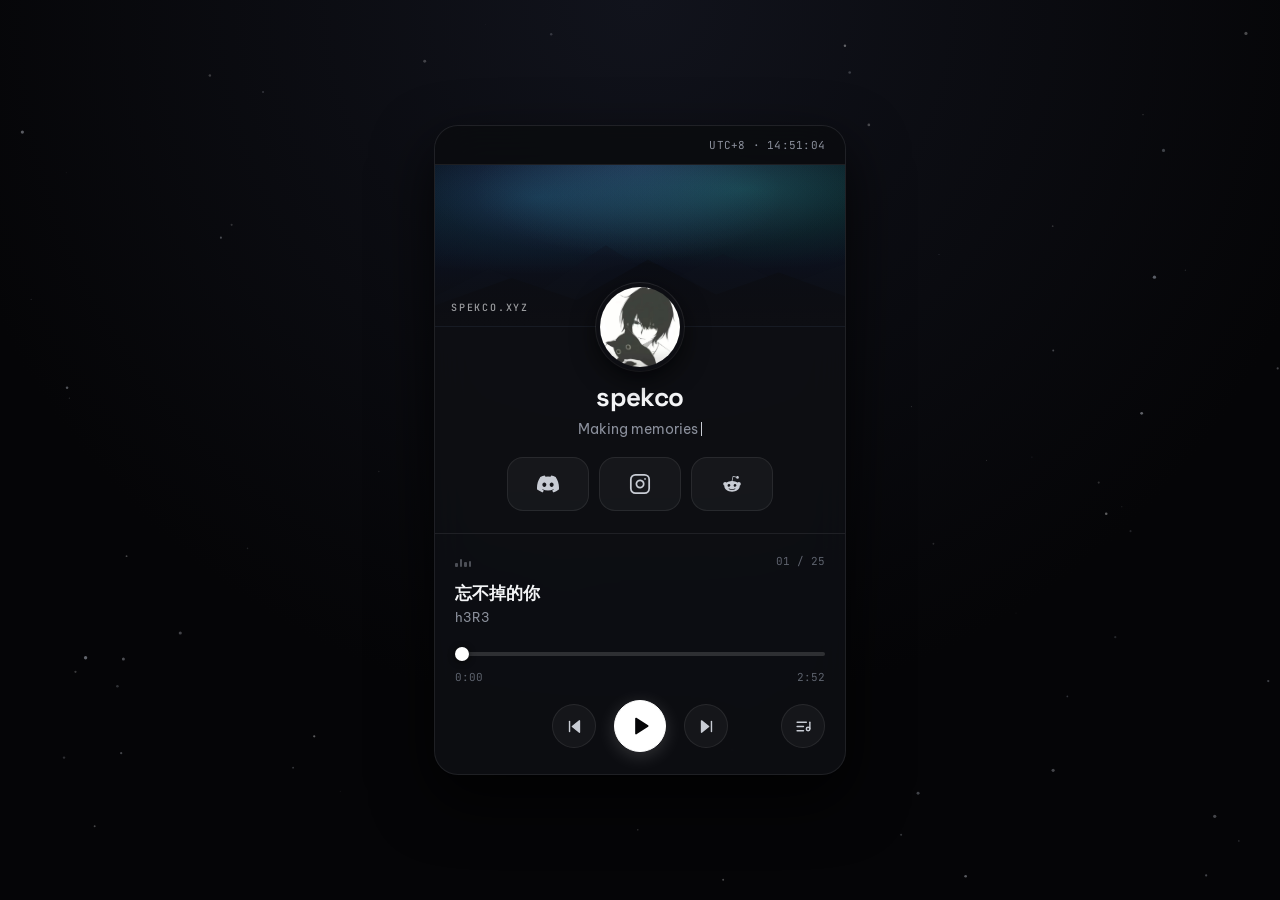
==== commit 3b74f9e1: "Rename gemini-code-1791957230198.html to index.html" ====
--- a/index.html
+++ b/index.html
@@ -3,37 +3,42 @@
 <head>
   <meta charset="UTF-8">
   <meta name="viewport" content="width=device-width, initial-scale=1, viewport-fit=cover">
-  <meta name="theme-color" content="#000000">
+  <meta name="theme-color" content="#050507">
   <meta name="color-scheme" content="dark">
-  <meta name="description" content="Profile cá nhân của spekco — now playing.">
+  <meta name="description" content="Hồ sơ cá nhân và không gian âm nhạc của spekco.">
   <meta property="og:type" content="profile">
   <meta property="og:title" content="spekco | Profile">
-  <meta property="og:description" content="Một góc nhỏ của spekco — đang nghe nhạc và chill.">
+  <meta property="og:description" content="Hồ sơ cá nhân và không gian âm nhạc của spekco — Making memories.">
   <meta property="og:image" content="avatar.jpg">
   <meta property="og:url" content="https://spekco.xyz/">
   <meta property="og:site_name" content="spekco.xyz">
   <title>spekco | Profile</title>
 
-  <!-- Google Fonts: Be Vietnam Pro (Body/CJK fallback), Space Grotesk (Display), JetBrains Mono (Tabular Monospace) -->
   <link rel="preconnect" href="https://fonts.googleapis.com">
   <link rel="preconnect" href="https://fonts.gstatic.com" crossorigin>
-  <link rel="stylesheet" href="https://fonts.googleapis.com/css2?family=Be+Vietnam+Pro:wght@400;500;600;700&family=JetBrains+Mono:wght@400;500&family=Space+Grotesk:wght@600;700&display=swap">
+  <link rel="stylesheet" href="https://fonts.googleapis.com/css2?family=Be+Vietnam+Pro:wght@400;500;600&family=JetBrains+Mono:wght@400;500&family=Space+Grotesk:wght@500;600;700&display=swap">
 
   <style>
     :root {
       color-scheme: dark;
-      --bg-void: #000000;
-      --bg-top-glow: #0d1017;
-      --text-primary: #f4f5f8;
-      --text-secondary: #e4e6ee;
-      --text-muted: #9499a6;
-      --text-subtle: #8e93a2;
-      --text-dim: #7c8290;
-      --text-faint: #686e7c;
-      --danger: #f87171;
-      --font-body: "Be Vietnam Pro", -apple-system, BlinkMacSystemFont, "Segoe UI", "PingFang SC", "Microsoft YaHei", sans-serif;
-      --font-display: "Space Grotesk", "Be Vietnam Pro", system-ui, sans-serif;
-      --font-mono: "JetBrains Mono", ui-monospace, SFMono-Regular, Menlo, Monaco, Consolas, monospace;
+      --bg-canvas: #050507;
+      --bg-surface: rgba(14, 15, 20, 0.88);
+      --bg-card-solid: #0d0e13;
+      --bg-elevated: rgba(255, 255, 255, 0.04);
+      --bg-interactive: rgba(255, 255, 255, 0.075);
+      --bg-interactive-hover: rgba(255, 255, 255, 0.11);
+      --border-subtle: rgba(255, 255, 255, 0.08);
+      --border-strong: rgba(255, 255, 255, 0.17);
+      --text-primary: #f4f5f7;
+      --text-secondary: #c8ccd4;
+      --text-muted: #8b909c;
+      --text-dim: #5e636e;
+      --accent-white: #ffffff;
+      --status-warn: #fbbf24;
+      --status-error: #f87171;
+      --font-body: "Be Vietnam Pro", -apple-system, BlinkMacSystemFont, "Segoe UI", "PingFang SC", "Hiragino Sans GB", "Microsoft YaHei", sans-serif;
+      --font-display: "Space Grotesk", "Be Vietnam Pro", -apple-system, sans-serif;
+      --font-mono: "JetBrains Mono", ui-monospace, SFMono-Regular, Menlo, Consolas, monospace;
     }
 
     *, *::before, *::after {
@@ -47,17 +52,19 @@
     html, body {
       margin: 0;
       padding: 0;
+      width: 100%;
       min-height: 100%;
-      background-color: var(--bg-void);
+      background-color: var(--bg-canvas);
       color: var(--text-primary);
       font-family: var(--font-body);
       -webkit-font-smoothing: antialiased;
       -moz-osx-font-smoothing: grayscale;
       -webkit-text-size-adjust: 100%;
+      overflow-x: hidden;
     }
 
     ::selection {
-      background: rgba(255, 255, 255, 0.2);
+      background: rgba(255, 255, 255, 0.18);
       color: #ffffff;
     }
 
@@ -66,49 +73,33 @@
       isolation: isolate;
       min-height: 100vh;
       min-height: 100dvh;
-      width: 100%;
       display: flex;
+      flex-direction: column;
       align-items: center;
       justify-content: center;
       padding:
-        max(24px, env(safe-area-inset-top))
+        max(18px, env(safe-area-inset-top))
         max(14px, env(safe-area-inset-right))
         max(24px, env(safe-area-inset-bottom))
         max(14px, env(safe-area-inset-left));
-      overflow-x: hidden;
-      background: radial-gradient(ellipse at 50% 0%, var(--bg-top-glow) 0%, var(--bg-void) 62%);
+      background: radial-gradient(circle at 50% 0%, #11131c 0%, var(--bg-canvas) 65%);
     }
 
     @media (min-width: 640px) {
       body {
-        padding:
-          max(40px, env(safe-area-inset-top))
-          max(20px, env(safe-area-inset-right))
-          max(40px, env(safe-area-inset-bottom))
-          max(20px, env(safe-area-inset-left));
-      }
-    }
-
-    /* Lưới điểm sao tĩnh siêu mảnh tạo chiều sâu nền */
-    body::before {
-      content: "";
-      position: fixed;
-      inset: 0;
-      z-index: -20;
-      pointer-events: none;
-      opacity: 0.22;
-      background-image: radial-gradient(rgba(255, 255, 255, 0.05) 1px, transparent 1px);
-      background-size: 36px 36px;
-    }
-
-    /* Canvas sao rơi & sao băng */
+        padding: 44px 24px;
+      }
+    }
+
+    /* Nền sao chiều sâu tối giản */
     #starfield {
       position: fixed;
       inset: 0;
-      z-index: -10;
+      z-index: -1;
       width: 100%;
       height: 100%;
       pointer-events: none;
+      opacity: 0.75;
     }
 
     button, input, a {
@@ -118,15 +109,17 @@
 
     button {
       cursor: pointer;
-      -webkit-tap-highlight-color: transparent;
       background: none;
       border: 0;
       padding: 0;
+      -webkit-tap-highlight-color: transparent;
+      touch-action: manipulation;
     }
 
     a {
       text-decoration: none;
       -webkit-tap-highlight-color: transparent;
+      touch-action: manipulation;
     }
 
     :focus-visible {
@@ -134,148 +127,175 @@
       outline-offset: 2px;
     }
 
-    /* Khung bố cục chính (Bento Hardware Module 420px) */
-    .main-container {
+    /* Khung kiến trúc chính */
+    .editorial-shell {
       width: 100%;
-      max-width: 420px;
-      display: flex;
-      flex-direction: column;
-      gap: 12px;
-    }
-
-    /* Vật liệu Kính khói quang học (Optical Smoked Glass) */
-    .glass-panel {
-      position: relative;
+      max-width: 412px;
+      border-radius: 24px;
+      border: 1px solid var(--border-subtle);
+      background: var(--bg-surface);
+      backdrop-filter: blur(20px);
+      -webkit-backdrop-filter: blur(20px);
+      box-shadow: 0 24px 60px rgba(0, 0, 0, 0.78);
       overflow: hidden;
-      background: linear-gradient(155deg, rgba(22, 24, 30, 0.78) 0%, rgba(12, 13, 17, 0.84) 100%);
-      backdrop-filter: blur(16px) saturate(140%);
-      -webkit-backdrop-filter: blur(16px) saturate(140%);
-      border: 1px solid rgba(255, 255, 255, 0.085);
-      box-shadow:
-        inset 0 1px 0 rgba(255, 255, 255, 0.14),
-        0 18px 42px rgba(0, 0, 0, 0.65);
-    }
-
-    /* Animation khởi đầu tự nhiên */
-    @keyframes module-in {
-      0% {
-        opacity: 0;
-        transform: translate3d(0, 20px, 0) scale(0.98);
-      }
-      100% {
-        opacity: 1;
-        transform: translate3d(0, 0, 0) scale(1);
-      }
-    }
-
-    .main-container > * {
-      animation: module-in 0.55s cubic-bezier(0.22, 1, 0.36, 1) backwards;
-    }
-
-    .main-container > *:nth-child(2) {
-      animation-delay: 0.08s;
-    }
-
-    .main-container > *:nth-child(3) {
-      animation-delay: 0.16s;
-    }
-
-    /* ================= MODULE 1: PROFILE HEADER ================= */
-    .profile-header {
-      border-radius: 22px;
-      padding: 20px;
-    }
-
-    @media (min-width: 640px) {
-      .profile-header {
-        padding: 24px;
-      }
-    }
-
-    .header-status-bar {
-      margin-bottom: 22px;
+    }
+
+    /* 1. Thanh đồng hồ đỉnh trang */
+    .masthead {
       display: flex;
       align-items: center;
-      justify-content: space-between;
-      gap: 8px;
-      border-bottom: 1px solid rgba(255, 255, 255, 0.07);
-      padding-bottom: 14px;
-      font-size: 12px;
+      justify-content: flex-end;
+      padding: 12px 20px;
+      border-bottom: 1px solid var(--border-subtle);
+      font-size: 11.5px;
       color: var(--text-muted);
-    }
-
-    .status-pill {
-      display: inline-flex;
-      align-items: center;
-      gap: 8px;
-      border-radius: 9999px;
-      border: 1px solid rgba(255, 255, 255, 0.09);
-      background: rgba(255, 255, 255, 0.03);
-      padding: 4px 10px;
-      font-size: 11.5px;
-      font-weight: 500;
-      color: var(--text-secondary);
-      line-height: 1.3;
-    }
-
-    .status-pill svg {
-      width: 14px;
-      height: 14px;
-      color: rgba(255, 255, 255, 0.8);
+      background: rgba(8, 9, 12, 0.45);
+    }
+
+    .masthead-clock {
+      font-family: var(--font-mono);
+      font-size: 11px;
+      font-variant-numeric: tabular-nums;
+      color: var(--text-muted);
+      letter-spacing: 0.02em;
       flex-shrink: 0;
     }
 
-    .clock-badge {
-      display: inline-flex;
-      align-items: center;
-      gap: 6px;
-      font-family: var(--font-mono);
-      font-size: 11.5px;
-      font-variant-numeric: tabular-nums;
-      color: var(--text-dim);
-    }
-
-    .clock-badge svg {
-      width: 14px;
-      height: 14px;
-      color: rgba(255, 255, 255, 0.5);
-      flex-shrink: 0;
-    }
-
-    .profile-identity {
-      display: flex;
-      align-items: center;
-      gap: 16px;
-    }
-
-    @media (min-width: 640px) {
-      .profile-identity {
-        gap: 20px;
-      }
-    }
-
-    .avatar-box {
+    /* 2. Khu vực Banner + Avatar đè mép + Tên + Social Row */
+    .profile-section {
       position: relative;
-      width: 80px;
-      height: 80px;
-      flex-shrink: 0;
+      padding-bottom: 22px;
+      border-bottom: 1px solid var(--border-subtle);
+    }
+
+    .banner-wrapper {
+      position: relative;
+      width: 100%;
+      height: 148px;
       overflow: hidden;
-      border-radius: 50%;
-      border: 1px solid rgba(255, 255, 255, 0.14);
-      background: #101217;
-      box-shadow: 0 8px 24px rgba(0, 0, 0, 0.6);
-    }
-
-    .avatar-img {
+      background-color: #090d16;
+      border-bottom: 1px solid rgba(255, 255, 255, 0.06);
+    }
+
+    @media (min-width: 480px) {
+      .banner-wrapper {
+        height: 162px;
+      }
+    }
+
+    /* Lớp nền Aurora nghệ thuật tự động hiển thị khi chưa có file banner.jpg hoặc ảnh lỗi */
+    .banner-fallback-art {
+      position: absolute;
+      inset: 0;
+      background:
+        radial-gradient(120% 90% at 75% 15%, rgba(45, 212, 191, 0.28) 0%, transparent 55%),
+        radial-gradient(100% 80% at 25% 20%, rgba(56, 189, 248, 0.22) 0%, transparent 60%),
+        radial-gradient(90% 90% at 50% 0%, rgba(139, 92, 246, 0.2) 0%, transparent 65%),
+        linear-gradient(180deg, #070b14 0%, #0d1322 62%, #0d0e13 100%);
+    }
+
+    .banner-fallback-art svg {
+      position: absolute;
+      left: 0;
+      bottom: 0;
+      width: 100%;
+      height: 68%;
+      opacity: 0.55;
+      pointer-events: none;
+    }
+
+    .banner-image {
+      position: relative;
+      z-index: 1;
       display: block;
       width: 100%;
       height: 100%;
       object-fit: cover;
-      transition: transform 0.3s ease;
-    }
-
-    .avatar-box:hover .avatar-img {
-      transform: scale(1.05);
+      object-position: center;
+      transition: transform 0.5s ease, opacity 0.3s ease;
+    }
+
+    .banner-wrapper.has-error .banner-image {
+      display: none;
+    }
+
+    /* Lớp phủ chuyển sắc đáy banner giúp watermark và avatar nổi bật */
+    .banner-wrapper::after {
+      content: "";
+      position: absolute;
+      inset: 0;
+      z-index: 2;
+      pointer-events: none;
+      background: linear-gradient(
+        180deg,
+        rgba(5, 5, 7, 0.08) 0%,
+        rgba(5, 5, 7, 0.18) 55%,
+        rgba(13, 14, 19, 0.88) 100%
+      );
+    }
+
+    .banner-watermark {
+      position: absolute;
+      left: 16px;
+      bottom: 12px;
+      z-index: 3;
+      font-family: var(--font-mono);
+      font-size: 10px;
+      font-weight: 500;
+      letter-spacing: 0.18em;
+      text-transform: uppercase;
+      color: rgba(244, 245, 247, 0.62);
+      pointer-events: none;
+      user-select: none;
+    }
+
+    @media (max-width: 350px) {
+      .banner-watermark {
+        font-size: 9px;
+        left: 12px;
+      }
+    }
+
+    .profile-body {
+      position: relative;
+      z-index: 4;
+      padding: 0 20px;
+      display: flex;
+      flex-direction: column;
+      align-items: center;
+      text-align: center;
+    }
+
+    /* Avatar tròn căn giữa đè lên mép dưới của banner */
+    .avatar-container {
+      position: relative;
+      width: 88px;
+      height: 88px;
+      margin-top: -44px;
+      aspect-ratio: 1 / 1;
+      flex-shrink: 0;
+      border-radius: 50%;
+      padding: 4px;
+      background-color: var(--bg-card-solid);
+      box-shadow:
+        0 8px 24px rgba(0, 0, 0, 0.65),
+        0 0 0 1px rgba(255, 255, 255, 0.12);
+    }
+
+    .avatar-inner {
+      position: relative;
+      width: 100%;
+      height: 100%;
+      border-radius: 50%;
+      overflow: hidden;
+      background-color: #141720;
+    }
+
+    .avatar-image {
+      display: block;
+      width: 100%;
+      height: 100%;
+      object-fit: cover;
     }
 
     .avatar-fallback {
@@ -284,395 +304,356 @@
       height: 100%;
       align-items: center;
       justify-content: center;
-      background: linear-gradient(135deg, rgba(255, 255, 255, 0.1), rgba(255, 255, 255, 0.02));
+      font-family: var(--font-display);
+      font-size: 28px;
+      font-weight: 600;
+      color: var(--text-primary);
+      background: linear-gradient(145deg, #1e222d, #0f1117);
+    }
+
+    .avatar-container.has-error .avatar-image {
+      display: none;
+    }
+
+    .avatar-container.has-error .avatar-fallback {
+      display: flex;
+    }
+
+    .profile-copy {
+      margin-top: 12px;
+      width: 100%;
+      min-width: 0;
+    }
+
+    .profile-name {
+      margin: 0;
       font-family: var(--font-display);
       font-size: 26px;
-      font-weight: 600;
-      color: #ffffff;
+      font-weight: 700;
+      line-height: 1.15;
       letter-spacing: -0.02em;
-    }
-
-    .avatar-box.has-error .avatar-img {
-      display: none;
-    }
-
-    .avatar-box.has-error .avatar-fallback {
-      display: flex;
-    }
-
-    .identity-meta {
-      min-width: 0;
-      flex: 1;
-    }
-
-    .username-row {
-      display: flex;
-      align-items: baseline;
-      gap: 8px;
-      min-width: 0;
-    }
-
-    .username {
-      margin: 0;
+      color: var(--text-primary);
       overflow: hidden;
       text-overflow: ellipsis;
       white-space: nowrap;
-      font-family: var(--font-display);
-      font-size: 28px;
-      font-weight: 600;
-      line-height: 1.15;
-      letter-spacing: -0.02em;
-      color: var(--text-primary);
-    }
-
-    @media (min-width: 640px) {
-      .username {
-        font-size: 31px;
-      }
-    }
-
-    .domain-tag {
-      font-family: var(--font-mono);
-      font-size: 12px;
-      color: var(--text-faint);
-      flex-shrink: 0;
-    }
-
-    .bio-line {
-      margin: 6px 0 0;
-      min-height: 1.5rem;
-      font-size: 14px;
-      font-weight: 400;
-      line-height: 1.6;
-      color: #a0a6b4;
+    }
+
+    .profile-bio {
+      margin: 6px auto 0;
+      min-height: 1.45em;
+      max-width: 92%;
+      font-size: 13.5px;
+      line-height: 1.5;
+      color: var(--text-muted);
+      word-break: break-word;
     }
 
     .bio-caret {
       display: inline-block;
       width: 1.5px;
-      height: 1.05em;
-      margin-left: 4px;
-      transform: translateY(2px);
-      background-color: var(--text-primary);
-      animation: caret-blink 1s steps(1) infinite;
-    }
-
-    /* ================= MODULE 2: SOCIAL LINKS ================= */
-    .social-nav {
+      height: 1em;
+      margin-left: 3px;
+      vertical-align: -2px;
+      background-color: var(--text-secondary);
+      animation: caret-blink 1.1s steps(1) infinite;
+    }
+
+    /* Hàng nút Liên kết mạng xã hội dạng vuông bo góc */
+    .social-grid {
+      margin-top: 18px;
+      width: 100%;
       display: flex;
-      flex-direction: column;
-      gap: 8px;
-    }
-
-    .social-link-card {
-      min-height: 50px;
-      width: 100%;
+      flex-wrap: wrap;
+      align-items: center;
+      justify-content: center;
+      gap: 10px;
+    }
+
+    .social-tile {
+      position: relative;
+      flex: 1 1 64px;
+      max-width: 82px;
+      min-width: 56px;
+      height: 54px;
+      display: inline-flex;
+      align-items: center;
+      justify-content: center;
+      border-radius: 16px;
+      background-color: var(--bg-elevated);
+      border: 1px solid var(--border-subtle);
+      color: var(--text-secondary);
+      transition:
+        background-color 0.18s ease,
+        border-color 0.18s ease,
+        color 0.18s ease,
+        transform 0.14s ease,
+        box-shadow 0.18s ease;
+    }
+
+    .social-tile:hover {
+      background-color: var(--bg-interactive);
+      border-color: var(--border-strong);
+      color: var(--accent-white);
+      transform: translateY(-2px);
+      box-shadow: 0 8px 20px rgba(0, 0, 0, 0.45);
+    }
+
+    .social-tile:active {
+      transform: scale(0.95);
+      background-color: var(--bg-interactive-hover);
+    }
+
+    .social-tile svg {
+      width: 22px;
+      height: 22px;
+      flex-shrink: 0;
+      transition: transform 0.18s ease;
+    }
+
+    .social-tile:hover svg {
+      transform: scale(1.06);
+    }
+
+    /* Tooltip hiển thị tên nền tảng khi hover hoặc focus bằng bàn phím */
+    .social-tile[data-tooltip]::after {
+      content: attr(data-tooltip);
+      position: absolute;
+      bottom: calc(100% + 7px);
+      left: 50%;
+      transform: translate(-50%, 4px);
+      padding: 4px 8px;
+      border-radius: 6px;
+      background: rgba(18, 20, 26, 0.96);
+      border: 1px solid var(--border-strong);
+      color: var(--text-primary);
+      font-size: 11px;
+      font-weight: 500;
+      white-space: nowrap;
+      pointer-events: none;
+      opacity: 0;
+      transition: opacity 0.16s ease, transform 0.16s ease;
+      z-index: 10;
+    }
+
+    @media (hover: hover) {
+      .social-tile[data-tooltip]:hover::after,
+      .social-tile[data-tooltip]:focus-visible::after {
+        opacity: 1;
+        transform: translate(-50%, 0);
+      }
+    }
+
+    /* 3. Khu vực Trình phát nhạc (Music Player Section) */
+    .player-section {
+      padding: 20px 20px 22px;
+    }
+
+    .player-meta-row {
       display: flex;
       align-items: center;
       justify-content: space-between;
       gap: 12px;
-      border-radius: 18px;
-      padding: 10px 16px;
-      font-size: 14px;
-      transition: border-color 0.2s ease, background-color 0.2s ease, transform 0.15s ease;
-    }
-
-    .social-link-card:hover {
-      border-color: rgba(255, 255, 255, 0.2);
-      background: linear-gradient(155deg, rgba(34, 37, 46, 0.82) 0%, rgba(18, 20, 26, 0.88) 100%);
-    }
-
-    .social-link-card:active {
-      transform: scale(0.99);
-    }
-
-    .social-link-left {
-      display: flex;
-      align-items: center;
-      gap: 12px;
-      min-width: 0;
-    }
-
-    .social-icon-box {
-      width: 32px;
-      height: 32px;
-      flex-shrink: 0;
-      display: flex;
-      align-items: center;
-      justify-content: center;
-      border-radius: 8px;
-      border: 1px solid rgba(255, 255, 255, 0.08);
-      background: rgba(255, 255, 255, 0.04);
-      color: #d8dce6;
-      transition: border-color 0.2s ease, color 0.2s ease;
-    }
-
-    .social-icon-box svg {
-      width: 16px;
-      height: 16px;
-    }
-
-    .social-link-card:hover .social-icon-box {
-      border-color: rgba(255, 255, 255, 0.18);
-      color: #ffffff;
-    }
-
-    .social-label {
-      overflow: hidden;
-      text-overflow: ellipsis;
-      white-space: nowrap;
-      font-weight: 500;
-      color: #eceef4;
-      transition: color 0.2s ease;
-    }
-
-    .social-link-card:hover .social-label {
-      color: #ffffff;
-    }
-
-    .social-link-right {
-      display: flex;
+      margin-bottom: 14px;
+    }
+
+    .player-state-badge {
+      display: inline-flex;
       align-items: center;
       gap: 8px;
+      min-width: 0;
+    }
+
+    /* Sóng âm chỉ chuyển động khi thực sự ở trạng thái playing */
+    .eq-bars {
+      display: inline-flex;
+      align-items: flex-end;
+      gap: 2px;
+      height: 12px;
       flex-shrink: 0;
-      font-size: 12px;
-      color: var(--text-dim);
-    }
-
-    .social-handle {
-      font-family: var(--font-mono);
-      font-size: 11.5px;
-      transition: color 0.2s ease;
-    }
-
-    .social-link-card:hover .social-handle {
-      color: #b4bac8;
-    }
-
-    .social-arrow {
-      width: 16px;
-      height: 16px;
-      color: var(--text-faint);
-      transition: transform 0.2s ease, color 0.2s ease;
-    }
-
-    .social-link-card:hover .social-arrow {
-      transform: translate(2px, -2px);
-      color: #ffffff;
-    }
-
-    /* ================= MODULE 3: MUSIC PLAYER ================= */
-    .music-card {
-      border-radius: 22px;
-      padding: 20px;
-    }
-
-    @media (min-width: 640px) {
-      .music-card {
-        padding: 24px;
-      }
-    }
-
-    .music-header {
-      margin-bottom: 16px;
-      display: flex;
-      align-items: center;
-      justify-content: space-between;
-      gap: 12px;
-    }
-
-    .music-header-left {
-      display: flex;
-      align-items: center;
-      gap: 10px;
-    }
-
-    .eq-indicator {
-      display: flex;
-      height: 14px;
-      align-items: flex-end;
-      gap: 2.5px;
-    }
-
-    .eq-indicator i {
+    }
+
+    .eq-bars i {
       display: block;
-      width: 3px;
-      border-radius: 9999px;
-      background-color: rgba(255, 255, 255, 0.85);
+      width: 2.5px;
+      border-radius: 1px;
+      background-color: var(--text-muted);
       transform-origin: bottom;
-      transition: height 0.2s ease, opacity 0.2s ease;
-    }
-
-    .eq-indicator i:nth-child(1) { height: 6px; opacity: 0.45; }
-    .eq-indicator i:nth-child(2) { height: 10px; opacity: 0.45; }
-    .eq-indicator i:nth-child(3) { height: 4px; opacity: 0.45; }
-    .eq-indicator i:nth-child(4) { height: 8px; opacity: 0.45; }
-
-    .music-card.is-playing .eq-indicator i:nth-child(1) {
+      transition: height 0.2s ease, background-color 0.2s ease, opacity 0.2s ease;
+    }
+
+    .eq-bars i:nth-child(1) { height: 4px; opacity: 0.5; }
+    .eq-bars i:nth-child(2) { height: 8px; opacity: 0.5; }
+    .eq-bars i:nth-child(3) { height: 5px; opacity: 0.5; }
+    .eq-bars i:nth-child(4) { height: 6px; opacity: 0.5; }
+
+    .editorial-shell[data-audio-state="playing"] .eq-bars i {
+      background-color: var(--accent-white);
+      opacity: 1;
+    }
+
+    .editorial-shell[data-audio-state="playing"] .eq-bars i:nth-child(1) {
+      height: 11px;
+      animation: eq-bounce 0.8s ease-in-out infinite alternate;
+    }
+    .editorial-shell[data-audio-state="playing"] .eq-bars i:nth-child(2) {
       height: 12px;
-      opacity: 1;
-      animation: eq-bar 0.85s ease-in-out infinite alternate;
-    }
-    .music-card.is-playing .eq-indicator i:nth-child(2) {
-      height: 14px;
-      opacity: 1;
-      animation: eq-bar 0.85s ease-in-out -0.35s infinite alternate;
-    }
-    .music-card.is-playing .eq-indicator i:nth-child(3) {
+      animation: eq-bounce 0.8s ease-in-out -0.35s infinite alternate;
+    }
+    .editorial-shell[data-audio-state="playing"] .eq-bars i:nth-child(3) {
+      height: 9px;
+      animation: eq-bounce 0.8s ease-in-out -0.6s infinite alternate;
+    }
+    .editorial-shell[data-audio-state="playing"] .eq-bars i:nth-child(4) {
       height: 10px;
-      opacity: 1;
-      animation: eq-bar 0.85s ease-in-out -0.65s infinite alternate;
-    }
-    .music-card.is-playing .eq-indicator i:nth-child(4) {
-      height: 8px;
-      opacity: 1;
-      animation: eq-bar 0.85s ease-in-out -0.15s infinite alternate;
-    }
-
-    .music-label-text {
-      font-size: 12px;
-      font-weight: 500;
-      letter-spacing: 0.025em;
-      color: var(--text-muted);
-    }
-
-    .loading-spinner {
-      width: 14px;
-      height: 14px;
-      color: rgba(255, 255, 255, 0.6);
-      animation: spin 1s linear infinite;
-    }
-
-    .track-counter {
-      border-radius: 6px;
-      border: 1px solid rgba(255, 255, 255, 0.07);
-      background: rgba(255, 255, 255, 0.03);
-      padding: 2px 8px;
+      animation: eq-bounce 0.8s ease-in-out -0.2s infinite alternate;
+    }
+
+    .state-spinner {
+      width: 13px;
+      height: 13px;
+      color: var(--status-warn);
+      animation: spin 0.9s linear infinite;
+      flex-shrink: 0;
+    }
+
+    .track-index-badge {
       font-family: var(--font-mono);
       font-size: 11px;
       font-variant-numeric: tabular-nums;
       color: var(--text-dim);
-    }
-
-    /* Màn hình hiển thị bài hát & thanh tiến trình */
-    .track-display-screen {
-      border-radius: 16px;
-      border: 1px solid rgba(255, 255, 255, 0.06);
-      background: rgba(0, 0, 0, 0.4);
-      padding: 14px 16px;
+      flex-shrink: 0;
+    }
+
+    /* Thông tin bài hát hiện tại */
+    .track-info {
+      min-width: 0;
+      margin-bottom: 14px;
     }
 
     .song-title {
+      margin: 0;
+      font-size: 17px;
+      font-weight: 600;
+      line-height: 1.35;
+      color: var(--text-primary);
       overflow: hidden;
       text-overflow: ellipsis;
       white-space: nowrap;
-      font-size: 17px;
-      font-weight: 600;
-      line-height: 1.38;
-      color: var(--text-primary);
-    }
-
-    .music-card.has-error .song-title {
-      color: var(--danger);
-    }
-
-    .song-artist {
-      margin-top: 4px;
-      min-height: 1.25rem;
+    }
+
+    .editorial-shell[data-audio-state="error"] .song-title {
+      color: var(--status-error);
+    }
+
+    .song-subtitle {
+      margin: 4px 0 0;
+      min-height: 1.35em;
+      font-size: 13px;
+      line-height: 1.35;
+      color: var(--text-muted);
       overflow: hidden;
       text-overflow: ellipsis;
       white-space: nowrap;
-      font-size: 13px;
-      color: var(--text-subtle);
-    }
-
-    .progress-wrapper {
-      margin-top: 14px;
+    }
+
+    /* Thanh tua nhạc tối ưu cảm ứng điện thoại (vùng chạm cao 28px) */
+    .seek-container {
+      margin-bottom: 16px;
+    }
+
+    .seek-touch-area {
+      position: relative;
+      display: flex;
+      align-items: center;
+      height: 28px;
+      width: 100%;
     }
 
     .audio-range {
       display: block;
       width: 100%;
-      height: 6px;
+      height: 4px;
       margin: 0;
       cursor: pointer;
       -webkit-appearance: none;
       appearance: none;
       border-radius: 9999px;
       background: rgba(255, 255, 255, 0.14);
+      transition: height 0.15s ease;
+    }
+
+    .seek-touch-area:hover .audio-range {
+      height: 5px;
     }
 
     .audio-range:disabled {
       cursor: not-allowed;
-      opacity: 0.4;
+      opacity: 0.35;
     }
 
     .audio-range::-webkit-slider-thumb {
       -webkit-appearance: none;
       appearance: none;
-      width: 13px;
-      height: 13px;
-      border-radius: 9999px;
+      width: 14px;
+      height: 14px;
+      border-radius: 50%;
       background: #ffffff;
-      box-shadow: 0 0 10px rgba(255, 255, 255, 0.5);
+      box-shadow: 0 1px 6px rgba(0, 0, 0, 0.6);
       transition: transform 0.15s ease;
     }
 
-    .audio-range:not(:disabled)::-webkit-slider-thumb:hover {
-      transform: scale(1.2);
+    .audio-range:not(:disabled)::-webkit-slider-thumb:hover,
+    .audio-range:not(:disabled)::-webkit-slider-thumb:active {
+      transform: scale(1.22);
     }
 
     .audio-range::-moz-range-thumb {
-      width: 13px;
-      height: 13px;
+      width: 14px;
+      height: 14px;
       border: 0;
-      border-radius: 9999px;
+      border-radius: 50%;
       background: #ffffff;
-      box-shadow: 0 0 10px rgba(255, 255, 255, 0.5);
+      box-shadow: 0 1px 6px rgba(0, 0, 0, 0.6);
       transition: transform 0.15s ease;
     }
 
-    .audio-range:not(:disabled)::-moz-range-thumb:hover {
-      transform: scale(1.2);
-    }
-
     .time-row {
-      margin-top: 8px;
       display: flex;
       justify-content: space-between;
+      margin-top: 2px;
       font-family: var(--font-mono);
       font-size: 11px;
       font-variant-numeric: tabular-nums;
-      color: var(--text-faint);
-    }
-
-    /* Cụm nút điều khiển cơ học */
-    .controls-bar {
-      margin-top: 16px;
+      color: var(--text-dim);
+    }
+
+    /* Cụm nút điều khiển (Vùng chạm >= 44px cho Android & iOS) */
+    .controls-row {
       display: flex;
       align-items: center;
       justify-content: space-between;
       gap: 8px;
     }
 
-    .controls-spacer {
+    .controls-balance-spacer {
       width: 44px;
+      height: 44px;
       flex-shrink: 0;
     }
 
-    .controls-Transport {
+    .controls-main-group {
       display: flex;
       align-items: center;
-      gap: 16px;
-    }
-
-    @media (max-width: 360px) {
-      .controls-Transport {
+      gap: 18px;
+    }
+
+    @media (max-width: 350px) {
+      .controls-main-group {
         gap: 12px;
       }
     }
 
-    .btn-circle {
+    .control-btn {
       width: 44px;
       height: 44px;
       flex-shrink: 0;
@@ -680,34 +661,34 @@
       align-items: center;
       justify-content: center;
       border-radius: 50%;
-      border: 1px solid rgba(255, 255, 255, 0.1);
-      background: rgba(255, 255, 255, 0.04);
       color: var(--text-secondary);
-      transition: border-color 0.2s ease, background-color 0.2s ease, color 0.2s ease, transform 0.15s ease;
-    }
-
-    .btn-circle:hover {
-      border-color: rgba(255, 255, 255, 0.22);
-      background: rgba(255, 255, 255, 0.1);
+      background-color: var(--bg-elevated);
+      border: 1px solid var(--border-subtle);
+      transition: background-color 0.18s ease, border-color 0.18s ease, color 0.18s ease, transform 0.12s ease;
+    }
+
+    .control-btn:hover {
+      background-color: var(--bg-interactive-hover);
+      border-color: var(--border-strong);
       color: #ffffff;
     }
 
-    .btn-circle:active {
-      transform: scale(0.95);
-    }
-
-    .btn-circle.is-active {
-      border-color: rgba(255, 255, 255, 0.5);
-      background: rgba(255, 255, 255, 0.18);
+    .control-btn:active {
+      transform: scale(0.94);
+    }
+
+    .control-btn.is-active {
+      background-color: rgba(255, 255, 255, 0.16);
+      border-color: rgba(255, 255, 255, 0.4);
       color: #ffffff;
     }
 
-    .btn-circle svg {
-      width: 16px;
-      height: 16px;
-    }
-
-    .btn-play-main {
+    .control-btn svg {
+      width: 17px;
+      height: 17px;
+    }
+
+    .play-btn {
       width: 52px;
       height: 52px;
       flex-shrink: 0;
@@ -715,60 +696,57 @@
       align-items: center;
       justify-content: center;
       border-radius: 50%;
+      background-color: var(--accent-white);
+      color: #050507;
       border: 1px solid #ffffff;
-      background: #ffffff;
-      color: #090a0d;
-      box-shadow: 0 4px 20px rgba(255, 255, 255, 0.2);
-      transition: background-color 0.2s ease, transform 0.15s ease, box-shadow 0.2s ease;
-    }
-
-    .btn-play-main:hover {
-      background: #e6e8ef;
-    }
-
-    .btn-play-main:active {
+      box-shadow: 0 4px 18px rgba(255, 255, 255, 0.16);
+      transition: background-color 0.18s ease, transform 0.12s ease;
+    }
+
+    .play-btn:hover {
+      background-color: #e6e8ee;
+    }
+
+    .play-btn:active {
       transform: scale(0.95);
     }
 
-    .btn-play-main svg {
+    .play-btn svg {
       width: 20px;
       height: 20px;
       fill: currentColor;
     }
 
-    .btn-play-main .icon-play {
+    .play-btn .icon-play {
       transform: translateX(1px);
     }
 
-    .btn-play-main .icon-pause {
+    .play-btn .icon-pause {
       display: none;
     }
 
-    .btn-play-main.playing .icon-play {
+    .play-btn.playing .icon-play {
       display: none;
     }
 
-    .btn-play-main.playing .icon-pause {
+    .play-btn.playing .icon-pause {
       display: block;
     }
 
-    /* Ngăn kéo Playlist (Grid Transition) */
+    /* 4. Ngăn kéo Danh sách phát (Playlist Drawer) */
     .playlist-drawer {
       display: grid;
       grid-template-rows: 0fr;
-      margin-top: 0;
       opacity: 0;
       visibility: hidden;
       transition:
-        grid-template-rows 0.32s cubic-bezier(0.22, 1, 0.36, 1),
-        margin-top 0.32s cubic-bezier(0.22, 1, 0.36, 1),
-        opacity 0.24s ease,
-        visibility 0s linear 0.32s;
+        grid-template-rows 0.3s cubic-bezier(0.22, 1, 0.36, 1),
+        opacity 0.22s ease,
+        visibility 0s linear 0.3s;
     }
 
     .playlist-drawer.is-open {
       grid-template-rows: 1fr;
-      margin-top: 16px;
       opacity: 1;
       visibility: visible;
       transition-delay: 0s;
@@ -779,45 +757,56 @@
       overflow: hidden;
     }
 
-    .playlist-box {
-      overflow: hidden;
-      border-radius: 16px;
-      border: 1px solid rgba(255, 255, 255, 0.08);
-      background: rgba(0, 0, 0, 0.5);
-    }
-
-    .playlist-note {
-      margin: 0;
+    .playlist-inner {
+      margin-top: 18px;
+      padding-top: 14px;
+      border-top: 1px solid var(--border-subtle);
+    }
+
+    .playlist-header {
       display: flex;
       align-items: center;
-      gap: 6px;
-      border-bottom: 1px solid rgba(255, 255, 255, 0.06);
-      padding: 8px 14px;
+      justify-content: space-between;
+      padding: 0 4px 10px;
+      font-size: 11.5px;
+      color: var(--text-muted);
+    }
+
+    .playlist-header-title {
+      font-weight: 500;
+    }
+
+    .playlist-header-count {
+      font-family: var(--font-mono);
+      font-size: 11px;
+      color: var(--text-dim);
+    }
+
+    .playlist-note {
+      margin: 0 0 10px;
+      padding: 8px 10px;
+      border-radius: 8px;
+      background: rgba(248, 113, 113, 0.1);
+      border: 1px solid rgba(248, 113, 113, 0.25);
       font-size: 12px;
       line-height: 1.4;
-      color: var(--danger);
-    }
-
-    .playlist-note svg {
-      width: 14px;
-      height: 14px;
-      flex-shrink: 0;
+      color: var(--status-error);
     }
 
     .playlist-list {
       margin: 0;
-      padding: 8px;
+      padding: 0;
       list-style: none;
-      max-height: 268px;
-      max-height: min(268px, 46dvh);
+      max-height: 256px;
+      max-height: min(256px, 44dvh);
       overflow-y: auto;
       overscroll-behavior: contain;
       scrollbar-width: thin;
-      scrollbar-color: rgba(255, 255, 255, 0.24) transparent;
+      scrollbar-color: rgba(255, 255, 255, 0.2) transparent;
     }
 
     .playlist-list::-webkit-scrollbar {
-      width: 5px;
+      width: 4px;
     }
 
     .playlist-list::-webkit-scrollbar-track {
@@ -826,79 +815,76 @@
 
     .playlist-list::-webkit-scrollbar-thumb {
       border-radius: 9999px;
-      background: rgba(255, 255, 255, 0.24);
+      background: rgba(255, 255, 255, 0.2);
     }
 
     .pl-item {
       width: 100%;
-      min-height: 50px;
+      min-height: 48px;
       display: flex;
       align-items: center;
       gap: 12px;
-      border-radius: 12px;
       padding: 8px 10px;
+      border-radius: 10px;
       text-align: left;
       color: var(--text-secondary);
-      transition: background-color 0.2s ease, transform 0.15s ease;
+      transition: background-color 0.16s ease;
     }
 
     .pl-item:hover {
-      background: rgba(255, 255, 255, 0.05);
+      background-color: var(--bg-elevated);
     }
 
     .pl-item:active {
-      transform: scale(0.99);
+      background-color: var(--bg-interactive);
     }
 
     .pl-item:focus-visible {
       outline-offset: -2px;
     }
 
-    .pl-badge {
-      width: 32px;
-      height: 32px;
+    .pl-index-col {
+      width: 26px;
       flex-shrink: 0;
       display: flex;
       align-items: center;
       justify-content: center;
-      border-radius: 8px;
-      background: rgba(255, 255, 255, 0.05);
       font-family: var(--font-mono);
-      font-size: 12px;
+      font-size: 11.5px;
       font-variant-numeric: tabular-nums;
       color: var(--text-dim);
     }
 
-    .pl-bars {
+    .pl-mini-eq {
       display: none;
-      height: 14px;
       align-items: flex-end;
       gap: 2px;
-    }
-
-    .pl-bars i {
+      height: 12px;
+    }
+
+    .pl-mini-eq i {
       display: block;
-      width: 2.5px;
-      border-radius: 9999px;
-      background: #ffffff;
+      width: 2px;
+      border-radius: 1px;
+      background-color: var(--accent-white);
       transform-origin: bottom;
     }
 
-    .pl-bars i:nth-child(1) { height: 6px; }
-    .pl-bars i:nth-child(2) { height: 10px; }
-    .pl-bars i:nth-child(3) { height: 4px; }
-
-    .music-card.is-playing .pl-item.is-current .pl-bars i:nth-child(1) {
+    .pl-mini-eq i:nth-child(1) { height: 5px; }
+    .pl-mini-eq i:nth-child(2) { height: 9px; }
+    .pl-mini-eq i:nth-child(3) { height: 4px; }
+
+    .editorial-shell[data-audio-state="playing"] .pl-item.is-current .pl-mini-eq i:nth-child(1) {
       height: 10px;
-      animation: eq-bar 0.85s ease-in-out infinite alternate;
-    }
-    .music-card.is-playing .pl-item.is-current .pl-bars i:nth-child(2) {
-      height: 14px;
-      animation: eq-bar 0.85s ease-in-out -0.35s infinite alternate;
-    }
-    .music-card.is-playing .pl-item.is-current .pl-bars i:nth-child(3) {
+      animation: eq-bounce 0.8s ease-in-out infinite alternate;
+    }
+    .editorial-shell[data-audio-state="playing"] .pl-item.is-current .pl-mini-eq i:nth-child(2) {
+      height: 12px;
+      animation: eq-bounce 0.8s ease-in-out -0.35s infinite alternate;
+    }
+    .editorial-shell[data-audio-state="playing"] .pl-item.is-current .pl-mini-eq i:nth-child(3) {
       height: 8px;
-      animation: eq-bar 0.85s ease-in-out -0.65s infinite alternate;
+      animation: eq-bounce 0.8s ease-in-out -0.6s infinite alternate;
     }
 
     .pl-meta {
@@ -910,40 +896,34 @@
     }
 
     .pl-title {
+      font-size: 13.5px;
+      font-weight: 500;
+      line-height: 1.35;
+      color: var(--text-secondary);
       overflow: hidden;
       text-overflow: ellipsis;
       white-space: nowrap;
-      font-size: 13.5px;
-      font-weight: 500;
-      line-height: 1.4;
-      color: var(--text-secondary);
     }
 
     .pl-artist {
+      font-size: 11.5px;
+      line-height: 1.3;
+      color: var(--text-muted);
       overflow: hidden;
       text-overflow: ellipsis;
       white-space: nowrap;
-      font-size: 12px;
-      line-height: 1.35;
-      color: var(--text-subtle);
     }
 
     .pl-item.is-current {
-      background: rgba(255, 255, 255, 0.11);
-      box-shadow: inset 2.5px 0 0 #ffffff;
-    }
-
-    .pl-item.is-current .pl-badge {
-      background: rgba(255, 255, 255, 0.15);
-      color: #ffffff;
+      background-color: rgba(255, 255, 255, 0.08);
     }
 
     .pl-item.is-current .pl-num {
       display: none;
     }
 
-    .pl-item.is-current .pl-bars {
-      display: flex;
+    .pl-item.is-current .pl-mini-eq {
+      display: inline-flex;
     }
 
     .pl-item.is-current .pl-title {
@@ -952,41 +932,40 @@
     }
 
     .pl-item.is-failed {
-      opacity: 0.5;
-    }
-
-    .pl-item.is-failed .pl-badge {
-      background: rgba(248, 113, 113, 0.15);
-      color: var(--danger);
+      opacity: 0.45;
+    }
+
+    .pl-item.is-failed .pl-num {
+      color: var(--status-error);
     }
 
     .pl-empty {
-      padding: 24px 12px;
+      padding: 20px 12px;
       text-align: center;
-      font-size: 12px;
-      color: var(--text-faint);
+      font-size: 12.5px;
+      color: var(--text-dim);
     }
 
     /* Toast thông báo nổi */
     .toast {
       position: fixed;
       left: 50%;
-      bottom: max(24px, env(safe-area-inset-bottom));
+      bottom: max(20px, env(safe-area-inset-bottom));
       z-index: 50;
-      max-width: calc(100vw - 28px);
+      max-width: calc(100vw - 32px);
       border-radius: 9999px;
-      border: 1px solid rgba(255, 255, 255, 0.14);
-      background: rgba(18, 19, 24, 0.92);
-      padding: 10px 16px;
+      border: 1px solid var(--border-strong);
+      background: rgba(15, 16, 21, 0.94);
+      padding: 9px 16px;
       font-size: 12px;
       font-weight: 500;
       color: var(--text-primary);
-      box-shadow: 0 16px 36px rgba(0, 0, 0, 0.65);
+      box-shadow: 0 12px 32px rgba(0, 0, 0, 0.7);
       backdrop-filter: blur(12px);
       -webkit-backdrop-filter: blur(12px);
       pointer-events: none;
       opacity: 0;
-      transform: translate(-50%, 12px);
+      transform: translate(-50%, 10px);
       transition: opacity 0.2s ease, transform 0.2s ease;
     }
 
@@ -995,13 +974,12 @@
       transform: translate(-50%, 0);
     }
 
-    /* Keyframes */
     @keyframes caret-blink {
       50% { opacity: 0; }
     }
 
-    @keyframes eq-bar {
-      0% { transform: scaleY(0.35); }
+    @keyframes eq-bounce {
+      0% { transform: scaleY(0.3); }
       100% { transform: scaleY(1); }
     }
 
@@ -1020,112 +998,99 @@
   </style>
 </head>
 <body>
-  <!-- Nền sao rơi và sao băng Canvas -->
   <canvas id="starfield" aria-hidden="true"></canvas>
 
-  <main class="main-container">
-    <!-- MODULE 1: PROFILE HEADER -->
-    <header class="glass-panel profile-header">
-      <div class="header-status-bar">
-        <div class="status-pill">
-          <!-- Lucide Icon: Radio -->
-          <svg viewBox="0 0 24 24" fill="none" stroke="currentColor" stroke-width="2" stroke-linecap="round" stroke-linejoin="round" aria-hidden="true">
-            <path d="M4.9 19.1C1 15.2 1 8.8 4.9 4.9"></path>
-            <path d="M7.8 16.2c-2.3-2.3-2.3-6.1 0-8.5"></path>
-            <circle cx="12" cy="12" r="2"></circle>
-            <path d="M16.2 7.8c2.3 2.3 2.3 6.1 0 8.5"></path>
-            <path d="M19.1 4.9C23 8.8 23 15.1 19.1 19"></path>
+  <main class="editorial-shell" id="app-shell" data-audio-state="loading">
+    <!-- 1. Thanh đồng hồ địa phương trên cùng -->
+    <div class="masthead">
+      <time class="masthead-clock" id="clock" aria-label="Giờ địa phương">--:--:--</time>
+    </div>
+
+    <!-- 2. Khu vực Hồ sơ cá nhân: Banner + Avatar đè mép + Tên/Bio + Hàng nút Social -->
+    <header class="profile-section">
+      <div class="banner-wrapper" id="banner-wrapper">
+        <div class="banner-fallback-art" aria-hidden="true">
+          <svg viewBox="0 0 420 120" preserveAspectRatio="none">
+            <path d="M0,120 L0,88 L55,58 L108,82 L175,32 L235,74 L295,42 L360,76 L420,52 L420,120 Z" fill="rgba(18, 24, 38, 0.75)"></path>
+            <path d="M0,120 L0,98 L78,68 L145,92 L218,48 L288,86 L352,62 L420,88 L420,120 Z" fill="rgba(13, 14, 19, 0.95)"></path>
           </svg>
-          <span id="status-text">late night frequencies</span>
         </div>
-
-        <div class="clock-badge" aria-label="Giờ địa phương">
-          <!-- Lucide Icon: Clock -->
-          <svg viewBox="0 0 24 24" fill="none" stroke="currentColor" stroke-width="2" stroke-linecap="round" stroke-linejoin="round" aria-hidden="true">
-            <circle cx="12" cy="12" r="10"></circle>
-            <polyline points="12 6 12 12 16 14"></polyline>
-          </svg>
-          <span id="clock">--:--:--</span>
+        <img src="banner.jpg" alt="Ảnh bìa của spekco" class="banner-image" id="banner-img" decoding="async">
+        <span class="banner-watermark" id="banner-watermark">SPEKCO.XYZ</span>
+      </div>
+
+      <div class="profile-body">
+        <div class="avatar-container" id="avatar-wrapper">
+          <div class="avatar-inner">
+            <img src="avatar.jpg" alt="Ảnh đại diện của spekco" class="avatar-image" id="avatar-img" width="80" height="80" decoding="async">
+            <span class="avatar-fallback" id="avatar-initial" aria-hidden="true">S</span>
+          </div>
         </div>
-      </div>
-
-      <div class="profile-identity">
-        <div class="avatar-box" id="avatar-wrapper">
-          <img src="avatar.jpg" alt="Ảnh đại diện của spekco" class="avatar-img" id="avatar-img" width="80" height="80" decoding="async">
-          <span class="avatar-fallback" id="avatar-initial" aria-hidden="true">S</span>
-        </div>
-
-        <div class="identity-meta">
-          <div class="username-row">
-            <h1 class="username" id="profile-name">spekco</h1>
-            <span class="domain-tag" id="profile-domain">/spekco.xyz</span>
-          </div>
-          <p class="bio-line" aria-label="Giới thiệu">
-            <span id="quote"></span><span class="bio-caret" aria-hidden="true"></span>
+
+        <div class="profile-copy">
+          <h1 class="profile-name" id="profile-name">spekco</h1>
+          <p class="profile-bio" aria-label="Giới thiệu">
+            <span id="quote">Making memories</span><span class="bio-caret" aria-hidden="true"></span>
           </p>
         </div>
+
+        <!-- Hàng nút liên kết mạng xã hội (Discord, Instagram, Reddit) -->
+        <nav id="social-links" class="social-grid" aria-label="Liên kết mạng xã hội" hidden></nav>
       </div>
     </header>
 
-    <!-- MODULE 2: SOCIAL LINKS (Tự động render từ cấu hình các link có URL hợp lệ) -->
-    <nav id="social-links" class="social-nav" aria-label="Liên kết cá nhân" hidden></nav>
-
-    <!-- MODULE 3: HI-FI MUSIC PLAYER -->
-    <section class="glass-panel music-card" id="music-card" aria-label="Trình phát nhạc">
-      <div class="music-header">
-        <div class="music-header-left">
-          <span class="eq-indicator" aria-hidden="true">
+    <!-- 3. Khu vực Trình phát nhạc -->
+    <section class="player-section" aria-label="Trình phát nhạc">
+      <div class="player-meta-row">
+        <div class="player-state-badge">
+          <span class="eq-bars" aria-hidden="true">
             <i></i><i></i><i></i><i></i>
           </span>
-          <span class="music-label-text" id="music-label">now playing</span>
-          <!-- Lucide Icon: Loader2 -->
-          <svg id="loading-spinner" class="loading-spinner" viewBox="0 0 24 24" fill="none" stroke="currentColor" stroke-width="2" stroke-linecap="round" stroke-linejoin="round" aria-label="Đang tải âm thanh" hidden>
+          <svg id="loading-spinner" class="state-spinner" viewBox="0 0 24 24" fill="none" stroke="currentColor" stroke-width="2.2" stroke-linecap="round" stroke-linejoin="round" aria-hidden="true" hidden>
             <path d="M21 12a9 9 0 1 1-6.219-8.56"></path>
           </svg>
         </div>
 
-        <span class="track-counter" id="track-counter">00 / 00</span>
+        <span class="track-index-badge" id="track-counter" aria-label="Thứ tự bài hát">00 / 00</span>
       </div>
 
-      <div class="track-display-screen">
-        <div class="song-title" id="song-name" title="Loading music…">Loading music…</div>
-        <div class="song-artist" id="song-artist">Đang chờ phát...</div>
-
-        <div class="progress-wrapper">
+      <div class="track-info">
+        <h2 class="song-title" id="song-name" title="">...</h2>
+        <p class="song-subtitle" id="song-artist"></p>
+      </div>
+
+      <div class="seek-container">
+        <div class="seek-touch-area">
           <input id="progress" class="audio-range" type="range" min="0" max="100" value="0" step="any" aria-label="Tua tiến độ bài hát" disabled>
-          <div class="time-row">
-            <span id="current-time">0:00</span>
-            <span id="duration">0:00</span>
-          </div>
+        </div>
+        <div class="time-row">
+          <span id="current-time">0:00</span>
+          <span id="duration">0:00</span>
         </div>
       </div>
 
-      <div class="controls-bar">
-        <div class="controls-spacer" aria-hidden="true"></div>
-
-        <div class="controls-Transport">
-          <button class="btn-circle" id="prev-button" type="button" aria-label="Bài trước">
-            <!-- Lucide Icon: SkipBack -->
+      <div class="controls-row">
+        <div class="controls-balance-spacer" aria-hidden="true"></div>
+
+        <div class="controls-main-group">
+          <button class="control-btn" id="prev-button" type="button" aria-label="Bài trước">
             <svg viewBox="0 0 24 24" fill="currentColor" stroke="currentColor" stroke-width="2" stroke-linecap="round" stroke-linejoin="round" aria-hidden="true">
               <polygon points="19 20 9 12 19 4 19 20"></polygon>
               <line x1="5" x2="5" y1="19" y2="5"></line>
             </svg>
           </button>
 
-          <button class="btn-play-main" id="play-button" type="button" aria-label="Phát nhạc">
-            <!-- Lucide Icon: Play -->
+          <button class="play-btn" id="play-button" type="button" aria-label="Phát nhạc">
             <svg class="icon-play" viewBox="0 0 24 24" fill="currentColor" stroke="currentColor" stroke-width="2" stroke-linecap="round" stroke-linejoin="round" aria-hidden="true">
               <polygon points="6 3 20 12 6 21 6 3"></polygon>
             </svg>
-            <!-- Lucide Icon: Pause -->
             <svg class="icon-pause" viewBox="0 0 24 24" fill="currentColor" stroke="currentColor" stroke-width="2" stroke-linecap="round" stroke-linejoin="round" aria-hidden="true">
               <rect x="14" y="4" width="4" height="16" rx="1"></rect>
               <rect x="6" y="4" width="4" height="16" rx="1"></rect>
             </svg>
           </button>
 
-          <button class="btn-circle" id="next-button" type="button" aria-label="Bài tiếp theo">
-            <!-- Lucide Icon: SkipForward -->
+          <button class="control-btn" id="next-button" type="button" aria-label="Bài tiếp theo">
             <svg viewBox="0 0 24 24" fill="currentColor" stroke="currentColor" stroke-width="2" stroke-linecap="round" stroke-linejoin="round" aria-hidden="true">
               <polygon points="5 4 15 12 5 20 5 4"></polygon>
               <line x1="19" x2="19" y1="5" y2="19"></line>
@@ -1133,8 +1098,7 @@
           </button>
         </div>
 
-        <button class="btn-circle" id="playlist-button" type="button" aria-label="Mở danh sách nhạc" aria-expanded="false" aria-controls="playlist-panel">
-          <!-- Lucide Icon: ListMusic -->
+        <button class="control-btn" id="playlist-button" type="button" aria-label="Mở danh sách nhạc" aria-expanded="false" aria-controls="playlist-panel">
           <svg viewBox="0 0 24 24" fill="none" stroke="currentColor" stroke-width="2" stroke-linecap="round" stroke-linejoin="round" aria-hidden="true">
             <path d="M21 15V6"></path>
             <path d="M18.5 18a2.5 2.5 0 1 0 0-5 2.5 2.5 0 0 0 0 5Z"></path>
@@ -1145,18 +1109,15 @@
         </button>
       </div>
 
+      <!-- 4. Ngăn kéo Danh sách bài hát -->
       <div class="playlist-drawer" id="playlist-panel" aria-hidden="true">
         <div class="playlist-clip">
-          <div class="playlist-box">
-            <p class="playlist-note" id="playlist-note" hidden>
-              <!-- Lucide Icon: AlertCircle -->
-              <svg viewBox="0 0 24 24" fill="none" stroke="currentColor" stroke-width="2" stroke-linecap="round" stroke-linejoin="round" aria-hidden="true">
-                <circle cx="12" cy="12" r="10"></circle>
-                <line x1="12" x2="12" y1="8" y2="12"></line>
-                <line x1="12" x2="12.01" y1="16" y2="16"></line>
-              </svg>
-              <span id="playlist-note-text"></span>
-            </p>
+          <div class="playlist-inner">
+            <div class="playlist-header">
+              <span class="playlist-header-title">Danh sách bài hát</span>
+              <span class="playlist-header-count" id="playlist-count"></span>
+            </div>
+            <p class="playlist-note" id="playlist-note" hidden></p>
             <ul class="playlist-list" id="playlist-list" aria-label="Danh sách nhạc"></ul>
           </div>
         </div>
@@ -1170,75 +1131,67 @@
 
   <script>
     // =========================================================================
-    // 1. CẤU HÌNH HỒ SƠ CÁ NHÂN (Tương đương src/config/profile.config.ts)
+    // 1. CẤU HÌNH HỒ SƠ & BANNER
     // =========================================================================
     const PROFILE_CONFIG = {
       username: "spekco",
       titleSuffix: "Profile",
       bio: "Making memories",
-      statusText: "late night frequencies",
       avatar: "avatar.jpg",
+      banner: "banner.jpg",
+      bannerWatermark: "SPEKCO.XYZ",
       siteUrl: "https://spekco.xyz",
-      musicLabel: "now playing",
       timezone: "Asia/Shanghai",
+      timezoneShortLabel: "UTC+8",
       stars: {
-        desktopMax: 220,
-        mobileMax: 90,
-        shootingIntervalMs: 3200
+        desktopMax: 140,
+        mobileMax: 65
       }
     };
 
     window.PROFILE_CONFIG = PROFILE_CONFIG;
 
     // =========================================================================
-    // 2. CẤU HÌNH LIÊN KẾT MẠNG XÃ HỘI (Tương đương src/config/links.config.ts)
-    // Chỉ các mục có `url` khác rỗng mới được hiển thị (tránh tạo link chết).
+    // 2. CẤU HÌNH URL MẠNG XÃ HỘI (ĐIỀN URL INSTAGRAM & REDDIT CỦA BẠN TẠI ĐÂY)
     // =========================================================================
+    const INSTAGRAM_URL = "YOUR_INSTAGRAM_URL_HERE"; // Ví dụ: "https://www.instagram.com/username_cua_ban/"
+    const REDDIT_URL = "YOUR_REDDIT_URL_HERE";       // Ví dụ: "https://www.reddit.com/user/username_cua_ban/"
+
     const SOCIAL_LINKS = [
-      {
-        id: "website",
-        label: "Website chính thức",
-        handle: "spekco.xyz",
-        url: "https://spekco.xyz",
-        icon: "globe"
-      },
-      {
-        id: "github",
-        label: "GitHub",
-        handle: "@spekco",
-        url: "",
-        icon: "github"
-      },
-      {
-        id: "telegram",
-        label: "Telegram",
-        handle: "@spekco",
-        url: "",
-        icon: "send"
-      },
       {
         id: "discord",
         label: "Discord",
-        handle: "spekco",
-        url: "",
-        icon: "message-circle"
+        url: "https://discord.com/users/spekco",
+        copyText: "spekco",
+        icon: "discord",
+        enabled: true
+      },
+      {
+        id: "instagram",
+        label: "Instagram",
+        url: INSTAGRAM_URL,
+        icon: "instagram",
+        enabled: true
+      },
+      {
+        id: "reddit",
+        label: "Reddit",
+        url: REDDIT_URL,
+        icon: "reddit",
+        enabled: true
       }
     ];
 
-    // Bộ SVG chuẩn của Lucide Icons cho danh sách liên kết
-    const LUCIDE_SVGS = {
-      "globe": '<svg viewBox="0 0 24 24" fill="none" stroke="currentColor" stroke-width="2" stroke-linecap="round" stroke-linejoin="round" aria-hidden="true"><circle cx="12" cy="12" r="10"></circle><path d="M12 2a14.5 14.5 0 0 0 0 20 14.5 14.5 0 0 0 0-20"></path><path d="M2 12h20"></path></svg>',
-      "github": '<svg viewBox="0 0 24 24" fill="none" stroke="currentColor" stroke-width="2" stroke-linecap="round" stroke-linejoin="round" aria-hidden="true"><path d="M15 22v-4a4.8 4.8 0 0 0-1-3.5c3 0 6-2 6-5.5.08-1.25-.27-2.48-1-3.5.28-1.15.28-2.35 0-3.5 0 0-1 0-3 1.5-2.64-.5-5.36-.5-8 0C6 2 5 2 5 2c-.3 1.15-.3 2.35 0 3.5A5.403 5.403 0 0 0 4 9c0 3.5 3 5.5 6 5.5-.39.49-.68 1.05-.85 1.65-.17.6-.22 1.23-.15 1.85v4"></path><path d="M9 18c-4.51 2-5-2-7-2"></path></svg>',
-      "message-circle": '<svg viewBox="0 0 24 24" fill="none" stroke="currentColor" stroke-width="2" stroke-linecap="round" stroke-linejoin="round" aria-hidden="true"><path d="M7.9 20A9 9 0 1 0 4 16.1L2 22Z"></path></svg>',
-      "send": '<svg viewBox="0 0 24 24" fill="none" stroke="currentColor" stroke-width="2" stroke-linecap="round" stroke-linejoin="round" aria-hidden="true"><path d="m22 2-7 20-4-9-9-4Z"></path><path d="M22 2 11 13"></path></svg>',
-      "music": '<svg viewBox="0 0 24 24" fill="none" stroke="currentColor" stroke-width="2" stroke-linecap="round" stroke-linejoin="round" aria-hidden="true"><path d="M9 18V5l12-2v13"></path><circle cx="6" cy="18" r="3"></circle><circle cx="18" cy="16" r="3"></circle></svg>',
-      "mail": '<svg viewBox="0 0 24 24" fill="none" stroke="currentColor" stroke-width="2" stroke-linecap="round" stroke-linejoin="round" aria-hidden="true"><rect width="20" height="16" x="2" y="4" rx="2"></rect><path d="m22 7-8.97 5.7a1.94 1.94 0 0 1-2.06 0L2 7"></path></svg>',
-      "sparkles": '<svg viewBox="0 0 24 24" fill="none" stroke="currentColor" stroke-width="2" stroke-linecap="round" stroke-linejoin="round" aria-hidden="true"><path d="m12 3-1.912 5.813a2 2 0 0 1-1.275 1.275L3 12l5.813 1.912a2 2 0 0 1 1.275 1.275L12 21l1.912-5.813a2 2 0 0 1 1.275-1.275L21 12l-5.813-1.912a2 2 0 0 1-1.275-1.275L12 3Z"></path><path d="M5 3v4"></path><path d="M19 17v4"></path><path d="M3 5h4"></path><path d="M17 19h4"></path></svg>',
-      "arrow-up-right": '<svg class="social-arrow" viewBox="0 0 24 24" fill="none" stroke="currentColor" stroke-width="2" stroke-linecap="round" stroke-linejoin="round" aria-hidden="true"><path d="M7 7h10v10"></path><path d="M7 17 17 7"></path></svg>'
+    // Thư viện SVG chuẩn tỷ lệ (Gồm Discord, Instagram và Reddit)
+    const SOCIAL_ICONS = {
+      discord: '<svg viewBox="0 0 24 24" fill="currentColor" aria-hidden="true"><path d="M20.317 4.37a19.791 19.791 0 0 0-4.885-1.515.074.074 0 0 0-.079.037c-.21.375-.444.864-.608 1.25a18.27 18.27 0 0 0-5.487 0 12.64 12.64 0 0 0-.617-1.25.077.077 0 0 0-.079-.037A19.736 19.736 0 0 0 3.677 4.37a.07.07 0 0 0-.032.027C.533 9.046-.32 13.58.099 18.057a.082.082 0 0 0 .031.057 19.9 19.9 0 0 0 5.993 3.03.078.078 0 0 0 .084-.028 14.09 14.09 0 0 0 1.226-1.994.076.076 0 0 0-.041-.106 13.107 13.107 0 0 1-1.872-.892.077.077 0 0 1-.008-.128 10.2 10.2 0 0 0 .372-.292.074.074 0 0 1 .077-.01c3.928 1.793 8.18 1.793 12.062 0a.074.074 0 0 1 .078.01c.12.098.246.198.373.292a.077.077 0 0 1-.006.127 12.299 12.299 0 0 1-1.873.892.077.077 0 0 0-.041.107c.36.698.772 1.362 1.225 1.993a.076.076 0 0 0 .084.028 19.839 19.839 0 0 0 6.002-3.03.077.077 0 0 0 .032-.054c.5-5.177-.838-9.674-3.549-13.66a.061.061 0 0 0-.031-.03zM8.02 15.33c-1.183 0-2.157-1.085-2.157-2.419 0-1.333.956-2.419 2.157-2.419 1.21 0 2.176 1.096 2.157 2.42 0 1.333-.956 2.418-2.157 2.418zm7.975 0c-1.183 0-2.157-1.085-2.157-2.419 0-1.333.955-2.419 2.157-2.419 1.21 0 2.176 1.096 2.157 2.42 0 1.333-.946 2.418-2.157 2.418z"/></svg>',
+      instagram: '<svg viewBox="0 0 24 24" fill="none" stroke="currentColor" stroke-width="1.9" stroke-linecap="round" stroke-linejoin="round" aria-hidden="true"><rect width="20" height="20" x="2" y="2" rx="5" ry="5"></rect><path d="M16 11.37A4 4 0 1 1 12.63 8 4 4 0 0 1 16 11.37z"></path><line x1="17.5" x2="17.51" y1="6.5" y2="6.5"></line></svg>',
+      reddit: '<svg viewBox="2 2 20 20" fill="currentColor" fill-rule="evenodd" clip-rule="evenodd" aria-hidden="true"><path d="M17.01 4.744c.688 0 1.25.561 1.25 1.249a1.25 1.25 0 0 1-2.498.056l-2.597-.547-.8 3.747c1.824.07 3.48.632 4.674 1.488.308-.309.73-.491 1.207-.491.968 0 1.754.786 1.754 1.754 0 .716-.435 1.333-1.01 1.614a3.111 3.111 0 0 1 .042.52c0 2.694-3.13 4.87-7.004 4.87-3.874 0-7.004-2.176-7.004-4.87 0-.183.015-.366.043-.534A1.748 1.748 0 0 1 4.028 12c0-.968.786-1.754 1.754-1.754.463 0 .898.196 1.207.49 1.207-.883 2.878-1.43 4.744-1.487l.885-4.182a.342.342 0 0 1 .14-.197.35.35 0 0 1 .238-.042l2.906.617a1.214 1.214 0 0 1 1.108-.701zM9.25 12C8.561 12 8 12.562 8 13.25c0 .687.561 1.248 1.25 1.248.687 0 1.248-.561 1.248-1.249 0-.688-.561-1.249-1.249-1.249zm5.5 0c-.687 0-1.248.561-1.248 1.25 0 .687.561 1.248 1.249 1.248.688 0 1.249-.561 1.249-1.249 0-.687-.562-1.249-1.25-1.249zm-5.466 3.99a.327.327 0 0 0-.231.094.33.33 0 0 0 0 .463c.842.842 2.484.913 2.961.913.477 0 2.105-.056 2.961-.913a.361.361 0 0 0 .029-.463.33.33 0 0 0-.464 0c-.547.533-1.684.73-2.512.73-.828 0-1.979-.196-2.512-.73a.326.326 0 0 0-.232-.095z"/></svg>',
+      globe: '<svg viewBox="0 0 24 24" fill="none" stroke="currentColor" stroke-width="1.9" stroke-linecap="round" stroke-linejoin="round" aria-hidden="true"><circle cx="12" cy="12" r="10"></circle><path d="M12 2a14.5 14.5 0 0 0 0 20 14.5 14.5 0 0 0 0-20"></path><path d="M2 12h20"></path></svg>'
     };
 
     // =========================================================================
-    // 3. CẤU HÌNH THƯ VIỆN NHẠC & R2 (Tương đương src/config/music.config.ts)
+    // 3. DANH SÁCH NHẠC & CẤU HÌNH CLOUDFLARE R2 (GIỮ NGUYÊN 100%)
     // =========================================================================
     const MUSIC_LIBRARY = [
       "h3R3 - 忘不掉的你.flac",
@@ -1280,7 +1233,7 @@
     };
 
     // =========================================================================
-    // 4. BỘ PHÂN TÍCH METADATA BÀI HÁT (Tương đương src/lib/music-parser.ts)
+    // 4. PHÂN TÁCH METADATA BÀI HÁT CHÍNH XÁC
     // =========================================================================
     const parseTrackMetadata = (source) => {
       if (!source || typeof source !== "string") return { title: "", artist: "" };
@@ -1290,19 +1243,17 @@
         const parsedUrl = new URL(source, document.baseURI);
         const segments = parsedUrl.pathname.split("/").filter(Boolean);
         if (segments.length) filename = segments[segments.length - 1];
-      } catch {
-        // Không phải URL tuyệt đối — giữ nguyên chuỗi tên file
-      }
+      } catch {}
 
       try {
         filename = decodeURIComponent(filename);
-      } catch {
-        // Bỏ qua nếu không phải chuỗi mã hóa URI hợp lệ
-      }
-
-      filename = filename.replace(/\.[^.]+$/, "");
+      } catch {}
+
+      filename = filename.replace(/\.[^.]+$/, "").trim();
       const separator = filename.indexOf(" - ");
-      if (separator === -1) return { title: filename.trim(), artist: "" };
+      if (separator === -1) {
+        return { title: filename, artist: "" };
+      }
       return {
         artist: filename.slice(0, separator).trim(),
         title: filename.slice(separator + 3).trim()
@@ -1316,7 +1267,7 @@
 
       return {
         src,
-        title: (rawObj?.title && String(rawObj.title).trim()) || parsed.title || "Không rõ tên",
+        title: (rawObj?.title && String(rawObj.title).trim()) || parsed.title || "Không rõ tên bài",
         artist: (rawObj?.artist && String(rawObj.artist).trim()) || parsed.artist || ""
       };
     };
@@ -1325,8 +1276,21 @@
       MUSIC_LIBRARY[index] = normalizeTrack(track);
     });
 
+    // Hàm hiển thị Toast dùng chung cho cả Social Links và Music Player
+    let globalToastTimer = 0;
+    function showToastMessage(message) {
+      const toastEl = document.getElementById("toast");
+      if (!toastEl || !message) return;
+      toastEl.textContent = message;
+      toastEl.classList.add("show");
+      clearTimeout(globalToastTimer);
+      globalToastTimer = window.setTimeout(() => {
+        toastEl.classList.remove("show");
+      }, 3200);
+    }
+
     // =========================================================================
-    // 5. KHỞI TẠO HỒ SƠ, ĐỒNG HỒ, BIO, SOCIAL LINKS & CANVAS SAO RƠI
+    // 5. KHỞI TẠO GIAO DIỆN PROFILE, BANNER, SOCIAL LINKS, ĐỒNG HỒ & NỀN SAO
     // =========================================================================
     (() => {
       "use strict";
@@ -1339,82 +1303,109 @@
         const avatarImg = $("avatar-img");
         const avatarWrapper = $("avatar-wrapper");
         const avatarInitial = $("avatar-initial");
+        const bannerImg = $("banner-img");
+        const bannerWrapper = $("banner-wrapper");
+        const bannerWatermark = $("banner-watermark");
 
         $("profile-name")?.replaceChildren(document.createTextNode(profile.username));
-        $("profile-domain")?.replaceChildren(document.createTextNode(`/${profile.username}.xyz`));
-        $("status-text")?.replaceChildren(document.createTextNode(profile.statusText));
-        $("music-label")?.replaceChildren(document.createTextNode(profile.musicLabel));
-        document.title = `${profile.username} \vert{}${profile.titleSuffix}`;
+        document.title = `${profile.username} | ${profile.titleSuffix}`;
+
+        if (bannerWatermark) {
+          bannerWatermark.textContent = profile.bannerWatermark || "";
+          bannerWatermark.hidden = !profile.bannerWatermark;
+        }
+
+        if (bannerImg && bannerWrapper) {
+          if (!profile.banner || String(profile.banner).trim() === "") {
+            bannerWrapper.classList.add("has-error");
+          } else {
+            bannerImg.src = profile.banner;
+            bannerImg.alt = `Ảnh bìa của ${profile.username}`;
+            bannerImg.addEventListener("error", () => {
+              bannerWrapper.classList.add("has-error");
+            }, { once: true });
+          }
+        }
 
         if (avatarInitial) {
           avatarInitial.textContent = profile.username.charAt(0).toUpperCase();
         }
 
-        if (avatarImg) {
-          avatarImg.src = profile.avatar;
-          avatarImg.alt = `Ảnh đại diện của ${profile.username}`;
-          avatarImg.addEventListener("error", () => {
-            avatarWrapper?.classList.add("has-error");
-          }, { once: true });
-        }
-
-        document.querySelector('meta[name="description"]')?.setAttribute(
-          "content",
-          `Profile cá nhân của ${profile.username} — now playing.`
-        );
-        document.querySelector('meta[property="og:title"]')?.setAttribute(
-          "content",
-          `${profile.username} \vert{}${profile.titleSuffix}`
-        );
+        if (avatarImg && avatarWrapper) {
+          if (!profile.avatar || String(profile.avatar).trim() === "") {
+            avatarWrapper.classList.add("has-error");
+          } else {
+            avatarImg.src = profile.avatar;
+            avatarImg.alt = `Ảnh đại diện của ${profile.username}`;
+            avatarImg.addEventListener("error", () => {
+              avatarWrapper.classList.add("has-error");
+            }, { once: true });
+          }
+        }
+      }
+
+      function isConfiguredExternalUrl(rawUrl) {
+        if (!rawUrl || typeof rawUrl !== "string") return false;
+        const trimmed = rawUrl.trim();
+        if (
+          !trimmed ||
+          trimmed === "#" ||
+          trimmed.startsWith("YOUR_")
+        ) {
+          return false;
+        }
+        try {
+          const parsed = new URL(trimmed);
+          return ["http:", "https:", "mailto:"].includes(parsed.protocol);
+        } catch {
+          return false;
+        }
       }
 
       function renderSocialLinks() {
         const nav = $("social-links");
         if (!nav) return;
 
-        const validLinks = SOCIAL_LINKS.filter(
-          (item) => item && typeof item.url === "string" && item.url.trim().length > 0
-        );
-
-        if (validLinks.length === 0) {
+        const activeLinks = SOCIAL_LINKS.filter((item) => item && item.enabled !== false);
+
+        if (activeLinks.length === 0) {
           nav.hidden = true;
           return;
         }
 
         const fragment = document.createDocumentFragment();
-        validLinks.forEach((link) => {
-          const anchor = document.createElement("a");
-          anchor.href = link.url;
-          anchor.target = "_blank";
-          anchor.rel = "noopener noreferrer";
-          anchor.className = "glass-panel social-link-card";
-
-          const left = document.createElement("div");
-          left.className = "social-link-left";
-
-          const iconBox = document.createElement("span");
-          iconBox.className = "social-icon-box";
-          iconBox.innerHTML = LUCIDE_SVGS[link.icon] || LUCIDE_SVGS["globe"];
-
-          const label = document.createElement("span");
-          label.className = "social-label";
-          label.textContent = link.label;
-
-          left.append(iconBox, label);
-
-          const right = document.createElement("div");
-          right.className = "social-link-right";
-
-          if (link.handle) {
-            const handle = document.createElement("span");
-            handle.className = "social-handle";
-            handle.textContent = link.handle;
-            right.appendChild(handle);
+        activeLinks.forEach((link) => {
+          const hasValidUrl = isConfiguredExternalUrl(link.url);
+          const element = document.createElement(hasValidUrl ? "a" : "button");
+          element.className = "social-tile";
+          element.setAttribute("aria-label", link.label);
+          element.setAttribute("data-tooltip", link.label);
+
+          if (hasValidUrl) {
+            const cleanUrl = link.url.trim();
+            element.href = cleanUrl;
+            if (!cleanUrl.startsWith("mailto:")) {
+              element.target = "_blank";
+              element.rel = "noopener noreferrer";
+            }
+          } else {
+            element.type = "button";
+            element.addEventListener("click", () => {
+              const textToCopy = String(link.copyText || "").trim();
+              if (textToCopy && navigator.clipboard?.writeText) {
+                navigator.clipboard.writeText(textToCopy).then(() => {
+                  showToastMessage(`Đã sao chép ${link.label}: ${textToCopy}`);
+                }).catch(() => {
+                  showToastMessage(`${link.label}: ${textToCopy}`);
+                });
+              } else {
+                showToastMessage(`Chưa cấu hình URL ${link.label}`);
+              }
+            });
           }
 
-          right.insertAdjacentHTML("beforeend", LUCIDE_SVGS["arrow-up-right"]);
-          anchor.append(left, right);
-          fragment.appendChild(anchor);
+          element.innerHTML = SOCIAL_ICONS[link.icon] || SOCIAL_ICONS.globe;
+          fragment.appendChild(element);
         });
 
         nav.replaceChildren(fragment);
@@ -1424,16 +1415,18 @@
       function startTyping() {
         const quote = $("quote");
         const text = PROFILE_CONFIG.bio || "";
-        if (!quote || !text || reducedMotion) {
-          if (quote) quote.textContent = text;
+        if (!quote) return;
+        if (!text || reducedMotion) {
+          quote.textContent = text;
           return;
         }
+        quote.textContent = "";
         let index = 0;
         const type = () => {
           quote.textContent = text.slice(0, index++);
-          if (index <= text.length) window.setTimeout(type, 70);
+          if (index <= text.length) window.setTimeout(type, 65);
         };
-        window.setTimeout(type, 220);
+        window.setTimeout(type, 180);
       }
 
       function initClock() {
@@ -1456,8 +1449,9 @@
             hour12: false
           });
         }
+        const prefix = PROFILE_CONFIG.timezoneShortLabel ? `${PROFILE_CONFIG.timezoneShortLabel} · ` : "";
         const update = () => {
-          clock.textContent = formatter.format(new Date());
+          clock.textContent = `${prefix}${formatter.format(new Date())}`;
         };
         update();
         window.setInterval(update, 1000);
@@ -1470,15 +1464,13 @@
 
         const mobile = Boolean(window.matchMedia?.("(max-width: 600px)").matches);
         const lowPower = (navigator.hardwareConcurrency || 8) <= 4;
-        const motionFactor = reducedMotion ? 0.25 : 1;
-        const tints = ["255,255,255", "228,231,238", "200,206,218"];
+        const motionFactor = reducedMotion ? 0 : 1;
+        const tints = ["255,255,255", "220,225,235", "190,198,212"];
 
         let width = 0;
         let height = 0;
         let ratio = 1;
         let stars = [];
-        let comets = [];
-        let nextComet = 1200;
         let running = !document.hidden;
         let frameId = 0;
         let last = 0;
@@ -1487,20 +1479,20 @@
           const z = Math.random();
           return {
             x: Math.random() * width,
-            y: anywhere ? Math.random() * height : height + 12,
+            y: anywhere ? Math.random() * height : height + 10,
             z,
-            size: 0.45 + z * 1.65,
-            vx: 4 + z * 14,
-            vy: -(11 + z * 42),
-            alpha: 0.24 + z * 0.62,
-            phase: Math.random() * 7,
-            tw: 1.1 + Math.random() * 2.2,
+            size: 0.4 + z * 1.3,
+            vx: 2 + z * 8,
+            vy: -(6 + z * 22),
+            alpha: 0.18 + z * 0.5,
+            phase: Math.random() * 6.28,
+            tw: 0.8 + Math.random() * 1.6,
             tint: tints[(Math.random() * tints.length) | 0]
           };
         }
 
         function resize() {
-          ratio = Math.min(window.devicePixelRatio || 1, mobile ? 1.75 : 1.5);
+          ratio = Math.min(window.devicePixelRatio || 1, mobile ? 1.5 : 1.5);
           width = window.innerWidth;
           height = window.innerHeight;
           canvas.width = width * ratio;
@@ -1513,78 +1505,52 @@
             ? PROFILE_CONFIG.stars.mobileMax
             : Math.min(
                 PROFILE_CONFIG.stars.desktopMax,
-                Math.max(140, Math.round((width * height) / 7500))
+                Math.max(80, Math.round((width * height) / 11000))
               );
           if (lowPower) count = Math.round(count * 0.7);
           stars = Array.from({ length: count }, () => makeStar(true));
-        }
-
-        function spawnComet() {
-          const speed = (480 + Math.random() * 300) * Math.max(1, width / 1100);
-          comets.push({
-            x: width * (0.35 + Math.random() * 0.75),
-            y: -30 + Math.random() * height * 0.32,
-            vx: -speed * 0.82,
-            vy: speed * 0.57,
-            len: (95 + Math.random() * 75) * Math.max(1, width / 1400)
-          });
-        }
-
-        function frame(time) {
-          if (!running) return;
+          drawStaticOrFrame(performance.now());
+        }
+
+        function drawStaticOrFrame(time) {
           const dt = last ? Math.min(0.05, (time - last) / 1000) : 0.016;
           last = time;
           ctx.clearRect(0, 0, width, height);
 
           for (const s of stars) {
-            s.x += s.vx * dt * motionFactor;
-            s.y += s.vy * dt * motionFactor;
-            if (s.y < -12 || s.x > width + 12) {
-              Object.assign(s, makeStar(false));
-              s.x = Math.random() * width;
+            if (motionFactor > 0) {
+              s.x += s.vx * dt * motionFactor;
+              s.y += s.vy * dt * motionFactor;
+              if (s.y < -10 || s.x > width + 10) {
+                Object.assign(s, makeStar(false));
+                s.x = Math.random() * width;
+              }
             }
-            const a = s.alpha * (0.72 + Math.sin((time / 1000) * s.tw + s.phase) * 0.28);
+            const a = motionFactor > 0
+              ? s.alpha * (0.75 + Math.sin((time / 1000) * s.tw + s.phase) * 0.25)
+              : s.alpha;
             ctx.fillStyle = `rgba(${s.tint},${a})`;
             ctx.beginPath();
             ctx.arc(s.x, s.y, s.size, 0, Math.PI * 2);
             ctx.fill();
           }
-
-          if (!reducedMotion && time > nextComet && comets.length < 2) {
-            spawnComet();
-            nextComet = time + PROFILE_CONFIG.stars.shootingIntervalMs * (0.65 + Math.random() * 0.8);
+        }
+
+        function frame(time) {
+          if (!running) return;
+          drawStaticOrFrame(time);
+          if (motionFactor > 0) {
+            frameId = requestAnimationFrame(frame);
           }
-
-          comets = comets.filter((c) => {
-            c.x += c.vx * dt * motionFactor;
-            c.y += c.vy * dt * motionFactor;
-            const m = Math.hypot(c.vx, c.vy);
-            const tx = c.x - (c.vx / m) * c.len;
-            const ty = c.y - (c.vy / m) * c.len;
-            const g = ctx.createLinearGradient(c.x, c.y, tx, ty);
-            g.addColorStop(0, "rgba(255,255,255,0.92)");
-            g.addColorStop(0.3, "rgba(210,220,240,0.4)");
-            g.addColorStop(1, "rgba(210,220,240,0)");
-            ctx.strokeStyle = g;
-            ctx.lineWidth = 1.6;
-            ctx.lineCap = "round";
-            ctx.beginPath();
-            ctx.moveTo(c.x, c.y);
-            ctx.lineTo(tx, ty);
-            ctx.stroke();
-            return c.x > -200 && c.y < height + 200;
-          });
-
-          frameId = requestAnimationFrame(frame);
         }
 
         function setRunning(value) {
           running = value;
+          if (motionFactor === 0) return;
           if (running && !frameId) {
             last = 0;
             frameId = requestAnimationFrame(frame);
-          }
-          if (!running && frameId) {
+          } else if (!running && frameId) {
             cancelAnimationFrame(frameId);
             frameId = 0;
           }
@@ -1603,12 +1569,12 @@
         initClock();
         initStars();
       } catch (error) {
-        console.error("Profile initialization failed", error);
+        console.error("Profile initialization error:", error);
       }
     })();
 
     // =========================================================================
-    // 6. LOGIC TRÌNH PHÁT NHẠC & PLAYLIST (Tương đương useAudioPlayer + MusicPlayer)
+    // 6. LOGIC TRÌNH PHÁT NHẠC
     // =========================================================================
     (() => {
       "use strict";
@@ -1616,36 +1582,38 @@
       const $ = (id) => document.getElementById(id);
       const audio = $("audio-player");
       const ui = {
-        card: $("music-card"),
+        shell: $("app-shell"),
+        spinner: $("loading-spinner"),
+        counter: $("track-counter"),
         title: $("song-name"),
-        artist: $("song-artist"),
+        subtitle: $("song-artist"),
         progress: $("progress"),
         current: $("current-time"),
         duration: $("duration"),
         play: $("play-button"),
         previous: $("prev-button"),
-        next: $("next-button"),
-        spinner: $("loading-spinner"),
-        counter: $("track-counter"),
-        toast: $("toast")
+        next: $("next-button")
       };
 
-      if (!audio || !ui.title || !ui.artist || !ui.progress || !ui.duration || !ui.play) return;
+      if (!audio || !ui.title || !ui.subtitle || !ui.progress || !ui.duration || !ui.play) return;
 
       const state = {
         index: 0,
+        fsm: "loading",
         playingRequested: false,
+        isSwitchingTrack: false,
         isDraggingSeek: false,
+        lastObservedTime: 0,
         tried: new Set(),
-        toastTimer: 0
+        skipTimer: 0
       };
 
       const pl = {
         button: $("playlist-button"),
         panel: $("playlist-panel"),
         list: $("playlist-list"),
-        note: $("playlist-note"),
-        noteText: $("playlist-note-text")
+        count: $("playlist-count"),
+        note: $("playlist-note")
       };
 
       const playlistReady = Boolean(pl.button && pl.panel && pl.list);
@@ -1662,23 +1630,10 @@
 
       const setSliderVisualFill = (percent) => {
         const clamped = Math.min(100, Math.max(0, Number(percent) || 0));
-        ui.progress.style.background = `linear-gradient(to right, #FFFFFF ${clamped}\%, rgba(255,255,255,0.14)${clamped}%)`;
+        ui.progress.style.background = `linear-gradient(to right, #FFFFFF ${clamped}%, rgba(255,255,255,0.14) ${clamped}%)`;
       };
 
-      const notify = (message) => {
-        if (!ui.toast) return;
-        ui.toast.textContent = message;
-        ui.toast.classList.add("show");
-        clearTimeout(state.toastTimer);
-        state.toastTimer = window.setTimeout(() => ui.toast.classList.remove("show"), 3200);
-      };
-
-      const setClass = (name, enabled) => ui.card?.classList.toggle(name, enabled);
-
-      const setLoading = (loading) => {
-        setClass("is-loading", loading);
-        if (ui.spinner) ui.spinner.hidden = !loading;
-      };
+      const notify = (message) => showToastMessage(message);
 
       const updateCounter = () => {
         if (!ui.counter) return;
@@ -1689,16 +1644,38 @@
         ui.counter.textContent = `${String(state.index + 1).padStart(2, "0")} / ${String(MUSIC_LIBRARY.length).padStart(2, "0")}`;
       };
 
-      const updateState = () => {
-        const playing = !audio.paused && !audio.ended;
-        ui.play.classList.toggle("playing", playing);
-        ui.play.setAttribute("aria-label", playing ? "Tạm dừng" : "Phát nhạc");
-        setClass("is-playing", playing);
-      };
-
-      const updateProgress = () => {
+      function transitionAudioState(nextFsmState) {
+        state.fsm = nextFsmState;
+        const currentTrack = MUSIC_LIBRARY[state.index] || null;
+        const artistName = currentTrack?.artist ? currentTrack.artist.trim() : "";
+
+        ui.shell?.setAttribute("data-audio-state", nextFsmState);
+
+        if (ui.spinner) {
+          ui.spinner.hidden = !(nextFsmState === "loading" || nextFsmState === "buffering");
+        }
+
+        ui.subtitle.textContent = artistName;
+        ui.subtitle.hidden = !artistName;
+
+        const isActivelyPlaying = nextFsmState === "playing" || (nextFsmState === "buffering" && !audio.paused);
+        ui.play.classList.toggle("playing", isActivelyPlaying);
+        ui.play.setAttribute("aria-label", isActivelyPlaying ? "Tạm dừng" : "Phát nhạc");
+
+        if ("mediaSession" in navigator) {
+          try {
+            navigator.mediaSession.playbackState = isActivelyPlaying
+              ? "playing"
+              : (nextFsmState === "paused" ? "paused" : "none");
+          } catch {}
+        }
+      }
+
+      const updateProgressUI = () => {
         if (state.isDraggingSeek) return;
-        ui.current.textContent = formatTime(audio.currentTime);
+        const cur = Number.isFinite(audio.currentTime) ? audio.currentTime : 0;
+        ui.current.textContent = formatTime(cur);
+
         if (!hasDuration()) {
           ui.duration.textContent = "0:00";
           ui.progress.disabled = true;
@@ -1706,24 +1683,35 @@
           setSliderVisualFill(0);
           return;
         }
+
         ui.duration.textContent = formatTime(audio.duration);
         ui.progress.disabled = false;
-        const pct = Math.min(100, Math.max(0, (audio.currentTime / audio.duration) * 100));
+        const pct = Math.min(100, Math.max(0, (cur / audio.duration) * 100));
         ui.progress.value = String(pct);
         setSliderVisualFill(pct);
       };
 
-      const showTrack = (track) => {
-        ui.title.textContent = track?.title || "Không có nhạc";
-        ui.artist.textContent = track?.artist || "Đang chờ phát...";
-        ui.title.title = track?.title || "";
+      const renderTrackHeader = (track) => {
+        if (!track) {
+          ui.title.textContent = "Không có bài hát";
+          ui.title.title = "";
+          ui.subtitle.textContent = "";
+          ui.subtitle.hidden = true;
+          updateCounter();
+          return;
+        }
+        const artistName = track.artist ? track.artist.trim() : "";
+        ui.title.textContent = track.title;
+        ui.title.title = artistName ? `${track.title} — ${artistName}` : track.title;
+        ui.subtitle.textContent = artistName;
+        ui.subtitle.hidden = !artistName;
         updateCounter();
 
-        if (track && "mediaSession" in navigator && typeof MediaMetadata !== "undefined") {
+        if ("mediaSession" in navigator && typeof MediaMetadata !== "undefined") {
           try {
             navigator.mediaSession.metadata = new MediaMetadata({
               title: track.title,
-              artist: track.artist || "spekco playlist"
+              artist: artistName || PROFILE_CONFIG.username
             });
           } catch {}
         }
@@ -1740,37 +1728,63 @@
         });
       };
 
-      const errorText = () => ({
-        1: "Quá trình tải âm thanh bị gián đoạn.",
-        2: "Lỗi mạng hoặc không tìm thấy file nhạc.",
-        3: "Trình duyệt không thể giải mã định dạng âm thanh này.",
-        4: "Định dạng âm thanh không được hỗ trợ trên thiết bị này."
-      }[audio.error?.code] || "Không thể tải bài hát này, đang chuyển bài kế tiếp.");
-
-      function playCurrent() {
+      const getErrorDescription = () => ({
+        1: "Quá trình tải bài hát bị hủy.",
+        2: "Lỗi kết nối mạng hoặc không tìm thấy file nhạc.",
+        3: "Không thể giải mã tập tin âm thanh này.",
+        4: "Định dạng nhạc không được hỗ trợ trên thiết bị."
+      }[audio.error?.code] || "Không thể phát bài hát này, đang chuyển bài kế tiếp.");
+
+      function requestPlay() {
         if (!MUSIC_LIBRARY.length) {
-          showTrack(null);
-          notify("Chưa có bài hát nào trong danh sách");
+          renderTrackHeader(null);
+          notify("Danh sách phát đang trống.");
           return;
         }
+
         state.playingRequested = true;
-        Promise.resolve(audio.play()).then(updateState).catch((error) => {
-          updateState();
-          if (error?.name === "NotAllowedError") notify("Nhấn Play để bắt đầu phát nhạc.");
-          else if (error?.name !== "AbortError") notify("Không thể phát bài hát này.");
-        });
+
+        if (audio.readyState < 2) {
+          transitionAudioState("loading");
+        }
+
+        const playPromise = audio.play();
+        if (playPromise && typeof playPromise.then === "function") {
+          playPromise
+            .then(() => {
+              if (!audio.paused && !audio.ended) {
+                transitionAudioState(audio.readyState >= 3 ? "playing" : "buffering");
+                updateProgressUI();
+              }
+            })
+            .catch((error) => {
+              state.playingRequested = false;
+              if (error?.name === "NotAllowedError") {
+                transitionAudioState(audio.currentTime > 0 ? "paused" : "ready");
+                notify("Chạm nút Phát để bắt đầu nghe nhạc.");
+              } else if (error?.name !== "AbortError") {
+                transitionAudioState("error");
+                notify("Không thể khởi chạy trình phát âm thanh.");
+              }
+            });
+        }
       }
 
       function loadTrack(index, autoplay = false) {
         if (!MUSIC_LIBRARY.length) return;
+        clearTimeout(state.skipTimer);
+
+        state.isSwitchingTrack = true;
         state.index = ((index % MUSIC_LIBRARY.length) + MUSIC_LIBRARY.length) % MUSIC_LIBRARY.length;
         state.playingRequested = autoplay;
+        state.lastObservedTime = 0;
+
         const track = MUSIC_LIBRARY[state.index];
 
         audio.pause();
-        showTrack(track);
-        setClass("has-error", false);
-        setLoading(true);
+        renderTrackHeader(track);
+        transitionAudioState("loading");
+
         ui.progress.disabled = true;
         ui.progress.value = "0";
         setSliderVisualFill(0);
@@ -1779,35 +1793,41 @@
 
         audio.src = resolvedUrls(track.src)[0];
         audio.load();
+        state.isSwitchingTrack = false;
+
         onTrackChanged();
-        if (autoplay) playCurrent();
-      }
-
-      function skipFailedTrack() {
+        if (autoplay) {
+          requestPlay();
+        }
+      }
+
+      function handleAudioError() {
         const failedIndex = state.index;
         state.tried.add(failedIndex);
         failedTracks.add(failedIndex);
         syncPlaylist();
-        setClass("has-error", true);
-        setLoading(false);
-
-        console.error("Audio load error", {
-          track: MUSIC_LIBRARY[failedIndex],
-          url: audio.currentSrc || audio.src,
-          code: audio.error?.code,
-          readyState: audio.readyState,
-          networkState: audio.networkState
+        transitionAudioState("error");
+
+        console.warn("Audio source skipped due to error:", {
+          index: failedIndex,
+          track: MUSIC_LIBRARY[failedIndex]?.title,
+          src: audio.currentSrc || audio.src,
+          errorCode: audio.error?.code
         });
 
         if (state.tried.size >= MUSIC_LIBRARY.length) {
-          notify("Không tìm thấy bài hát nào khả dụng để phát.");
+          notify("Không thể tải các bài hát trong danh sách.");
           return;
         }
-        notify(errorText());
-        loadTrack(failedIndex + 1, state.playingRequested);
-      }
-
-      function nextTrack(autoplay = !audio.paused) {
+
+        notify(getErrorDescription());
+        clearTimeout(state.skipTimer);
+        state.skipTimer = window.setTimeout(() => {
+          loadTrack(failedIndex + 1, state.playingRequested);
+        }, 380);
+      }
+
+      function nextTrack(autoplay = !audio.paused || state.playingRequested) {
         state.tried.clear();
         loadTrack(state.index + 1, autoplay);
       }
@@ -1815,20 +1835,23 @@
       function previousTrack() {
         if (audio.currentTime > 3) {
           audio.currentTime = 0;
-          updateProgress();
+          updateProgressUI();
         } else {
           state.tried.clear();
-          loadTrack(state.index - 1, !audio.paused);
+          loadTrack(state.index - 1, !audio.paused || state.playingRequested);
         }
       }
 
       ui.play.addEventListener("click", () => {
-        if (!MUSIC_LIBRARY.length) return notify("Chưa có bài hát nào");
+        if (!MUSIC_LIBRARY.length) {
+          notify("Danh sách phát đang trống.");
+          return;
+        }
         if (!audio.paused && !audio.ended) {
           state.playingRequested = false;
           audio.pause();
         } else {
-          playCurrent();
+          requestPlay();
         }
       });
 
@@ -1846,39 +1869,94 @@
 
       ui.progress.addEventListener("change", () => {
         if (hasDuration()) {
-          audio.currentTime = (Number(ui.progress.value) / 100) * audio.duration;
+          const targetTime = (Number(ui.progress.value) / 100) * audio.duration;
+          audio.currentTime = targetTime;
+          state.lastObservedTime = targetTime;
         }
         state.isDraggingSeek = false;
-        updateProgress();
+        updateProgressUI();
       });
 
-      ["loadstart", "waiting", "stalled"].forEach((event) => {
-        audio.addEventListener(event, () => setLoading(true));
+      audio.addEventListener("loadstart", () => {
+        transitionAudioState("loading");
       });
 
-      ["loadedmetadata", "loadeddata", "canplay", "playing", "pause", "suspend"].forEach((event) => {
-        audio.addEventListener(event, () => {
-          setLoading(false);
-          updateState();
-          updateProgress();
-        });
+      audio.addEventListener("loadedmetadata", () => {
+        if (failedTracks.delete(state.index)) {
+          syncPlaylist();
+        }
+        updateProgressUI();
+        if (audio.paused && !state.playingRequested) {
+          transitionAudioState(audio.currentTime > 0 ? "paused" : "ready");
+        }
       });
 
-      ["timeupdate", "durationchange", "seeking", "seeked"].forEach((event) => {
-        audio.addEventListener(event, updateProgress);
+      audio.addEventListener("canplay", () => {
+        updateProgressUI();
+        if (!audio.paused && !audio.ended) {
+          transitionAudioState("playing");
+        } else if (!state.playingRequested) {
+          transitionAudioState(audio.currentTime > 0 ? "paused" : "ready");
+        }
       });
 
-      audio.addEventListener("loadedmetadata", () => {
-        if (failedTracks.delete(state.index)) syncPlaylist();
+      audio.addEventListener("canplaythrough", () => {
+        if (!audio.paused && !audio.ended) {
+          transitionAudioState("playing");
+        }
       });
 
-      audio.addEventListener("ended", () => nextTrack(true));
-      audio.addEventListener("error", skipFailedTrack);
+      audio.addEventListener("playing", () => {
+        state.tried.clear();
+        transitionAudioState("playing");
+        updateProgressUI();
+      });
+
+      audio.addEventListener("waiting", () => {
+        if (!audio.paused && !audio.ended) {
+          transitionAudioState("buffering");
+        }
+      });
+
+      audio.addEventListener("timeupdate", () => {
+        updateProgressUI();
+        if (!audio.paused && !audio.ended && audio.readyState >= 2) {
+          if (state.fsm !== "playing" && (audio.currentTime > state.lastObservedTime || audio.readyState >= 3)) {
+            transitionAudioState("playing");
+          }
+          state.lastObservedTime = audio.currentTime;
+        }
+      });
+
+      audio.addEventListener("durationchange", updateProgressUI);
+      audio.addEventListener("seeked", () => {
+        updateProgressUI();
+        if (!audio.paused && !audio.ended && audio.readyState >= 3) {
+          transitionAudioState("playing");
+        }
+      });
+
+      audio.addEventListener("pause", () => {
+        if (state.isSwitchingTrack || audio.ended) return;
+        if (!state.playingRequested) {
+          transitionAudioState(audio.currentTime > 0 ? "paused" : "ready");
+        }
+      });
+
+      audio.addEventListener("ended", () => {
+        transitionAudioState("ended");
+        nextTrack(true);
+      });
+
+      audio.addEventListener("error", handleAudioError);
 
       if ("mediaSession" in navigator) {
         for (const [action, handler] of Object.entries({
-          play: playCurrent,
-          pause: () => audio.pause(),
+          play: requestPlay,
+          pause: () => {
+            state.playingRequested = false;
+            audio.pause();
+          },
           nexttrack: () => nextTrack(),
           previoustrack: previousTrack
         })) {
@@ -1888,7 +1966,9 @@
         }
       }
 
-      // ---------- Quản lý Playlist & Đồng bộ Cloudflare R2 ----------
+      // =========================================================================
+      // 7. QUẢN LÝ DANH SÁCH BÀI HÁT (PLAYLIST) & ĐỒNG BỘ CLOUDFLARE R2
+      // =========================================================================
       const trackKey = (src) => {
         let name = String(src || "");
         try {
@@ -1901,8 +1981,8 @@
       };
 
       function setNote(text) {
-        if (!pl.note || !pl.noteText) return;
-        pl.noteText.textContent = text || "";
+        if (!pl.note) return;
+        pl.note.textContent = text || "";
         pl.note.hidden = !text;
       }
 
@@ -1916,31 +1996,31 @@
           button.type = "button";
           button.className = "pl-item";
           button.dataset.index = String(index);
-          button.title = track.artist ? `${track.title} —${track.artist}` : (track.title || "");
-
-          const badge = document.createElement("span");
-          badge.className = "pl-badge";
-          badge.setAttribute("aria-hidden", "true");
+          button.title = track.artist ? `${track.title} — ${track.artist}` : track.title;
+
+          const indexCol = document.createElement("span");
+          indexCol.className = "pl-index-col";
+          indexCol.setAttribute("aria-hidden", "true");
 
           const number = document.createElement("span");
           number.className = "pl-num";
           number.textContent = String(index + 1).padStart(2, "0");
 
-          const bars = document.createElement("span");
-          bars.className = "pl-bars";
-          bars.append(
+          const miniEq = document.createElement("span");
+          miniEq.className = "pl-mini-eq";
+          miniEq.append(
             document.createElement("i"),
             document.createElement("i"),
             document.createElement("i")
           );
-          badge.append(number, bars);
+          indexCol.append(number, miniEq);
 
           const meta = document.createElement("span");
           meta.className = "pl-meta";
 
           const title = document.createElement("span");
           title.className = "pl-title";
-          title.textContent = track.title || "Không rõ tên";
+          title.textContent = track.title;
           meta.appendChild(title);
 
           if (track.artist) {
@@ -1950,7 +2030,7 @@
             meta.appendChild(artist);
           }
 
-          button.append(badge, meta);
+          button.append(indexCol, meta);
           item.appendChild(button);
           fragment.appendChild(item);
         });
@@ -1958,11 +2038,14 @@
         if (!MUSIC_LIBRARY.length) {
           const empty = document.createElement("li");
           empty.className = "pl-empty";
-          empty.textContent = "Chưa có bài nào trong danh sách";
+          empty.textContent = "Chưa có bài hát nào trong danh sách";
           fragment.appendChild(empty);
         }
 
         pl.list.replaceChildren(fragment);
+        if (pl.count) {
+          pl.count.textContent = MUSIC_LIBRARY.length ? `${MUSIC_LIBRARY.length} bài` : "";
+        }
         updateCounter();
         syncPlaylist();
       }
@@ -1974,8 +2057,11 @@
           const current = index === state.index;
           button.classList.toggle("is-current", current);
           button.classList.toggle("is-failed", failedTracks.has(index));
-          if (current) button.setAttribute("aria-current", "true");
-          else button.removeAttribute("aria-current");
+          if (current) {
+            button.setAttribute("aria-current", "true");
+          } else {
+            button.removeAttribute("aria-current");
+          }
         }
       }
 
@@ -1993,7 +2079,9 @@
       function onTrackChanged() {
         if (!playlistReady) return;
         syncPlaylist();
-        if (pl.panel.classList.contains("is-open")) scrollToCurrent(true);
+        if (pl.panel.classList.contains("is-open")) {
+          scrollToCurrent(true);
+        }
       }
 
       function setPlaylistOpen(open) {
@@ -2059,10 +2147,10 @@
           if (fresh.length) {
             MUSIC_LIBRARY.push(...fresh);
             renderPlaylist();
-            if (!audio.getAttribute("src")) loadTrack(0);
+            if (!audio.getAttribute("src")) loadTrack(0, false);
           }
         } catch (error) {
-          console.warn("R2 index unavailable", error);
+          console.warn("R2 index unavailable:", error);
           setNote("Không tải được chỉ mục từ R2, đang hiển thị danh sách có sẵn.");
         } finally {
           clearTimeout(timer);
@@ -2094,8 +2182,12 @@
         renderPlaylist();
       }
 
-      if (MUSIC_LIBRARY.length) loadTrack(0);
-      else showTrack(null);
+      if (MUSIC_LIBRARY.length) {
+        loadTrack(0, false);
+      } else {
+        renderTrackHeader(null);
+        transitionAudioState("error");
+      }
       refreshR2Index();
     })();
   </script>
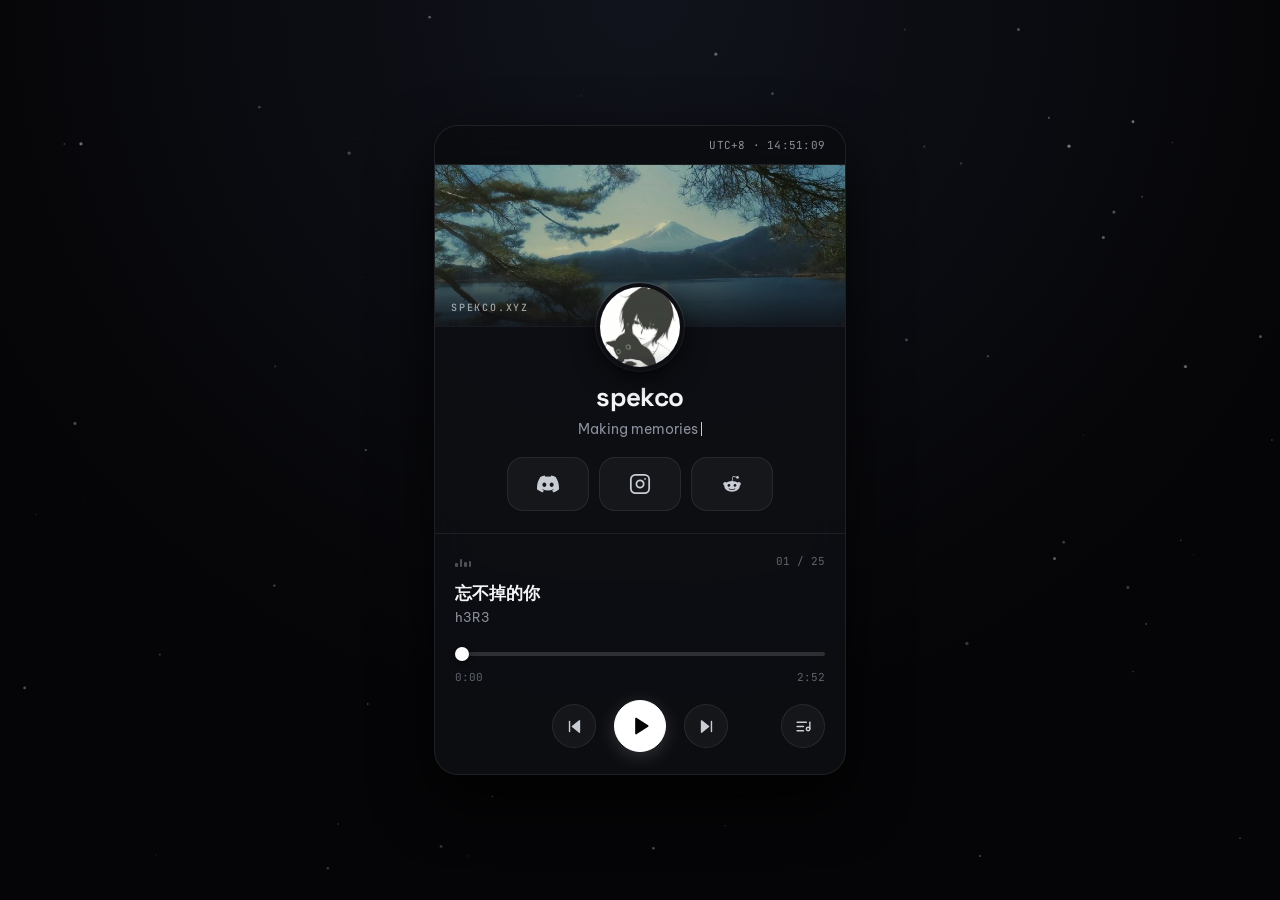
==== commit b43c0afe: "Update social media URLs in index.html" ====
--- a/index.html
+++ b/index.html
@@ -1154,14 +1154,14 @@
     // =========================================================================
     // 2. CẤU HÌNH URL MẠNG XÃ HỘI (ĐIỀN URL INSTAGRAM & REDDIT CỦA BẠN TẠI ĐÂY)
     // =========================================================================
-    const INSTAGRAM_URL = "YOUR_INSTAGRAM_URL_HERE"; // Ví dụ: "https://www.instagram.com/username_cua_ban/"
-    const REDDIT_URL = "YOUR_REDDIT_URL_HERE";       // Ví dụ: "https://www.reddit.com/user/username_cua_ban/"
+    const INSTAGRAM_URL = "https://instagram.com/spekcopi444?dlrf=NzFwNXJwYzd6MnE4"; 
+    const REDDIT_URL = "https://www.reddit.com/u/Nguyendepzai-sudo/s/FSPGbmH8w8";       
 
     const SOCIAL_LINKS = [
       {
         id: "discord",
         label: "Discord",
-        url: "https://discord.com/users/spekco",
+        url: "https://discord.com/users/1031067406916927514",
         copyText: "spekco",
         icon: "discord",
         enabled: true
